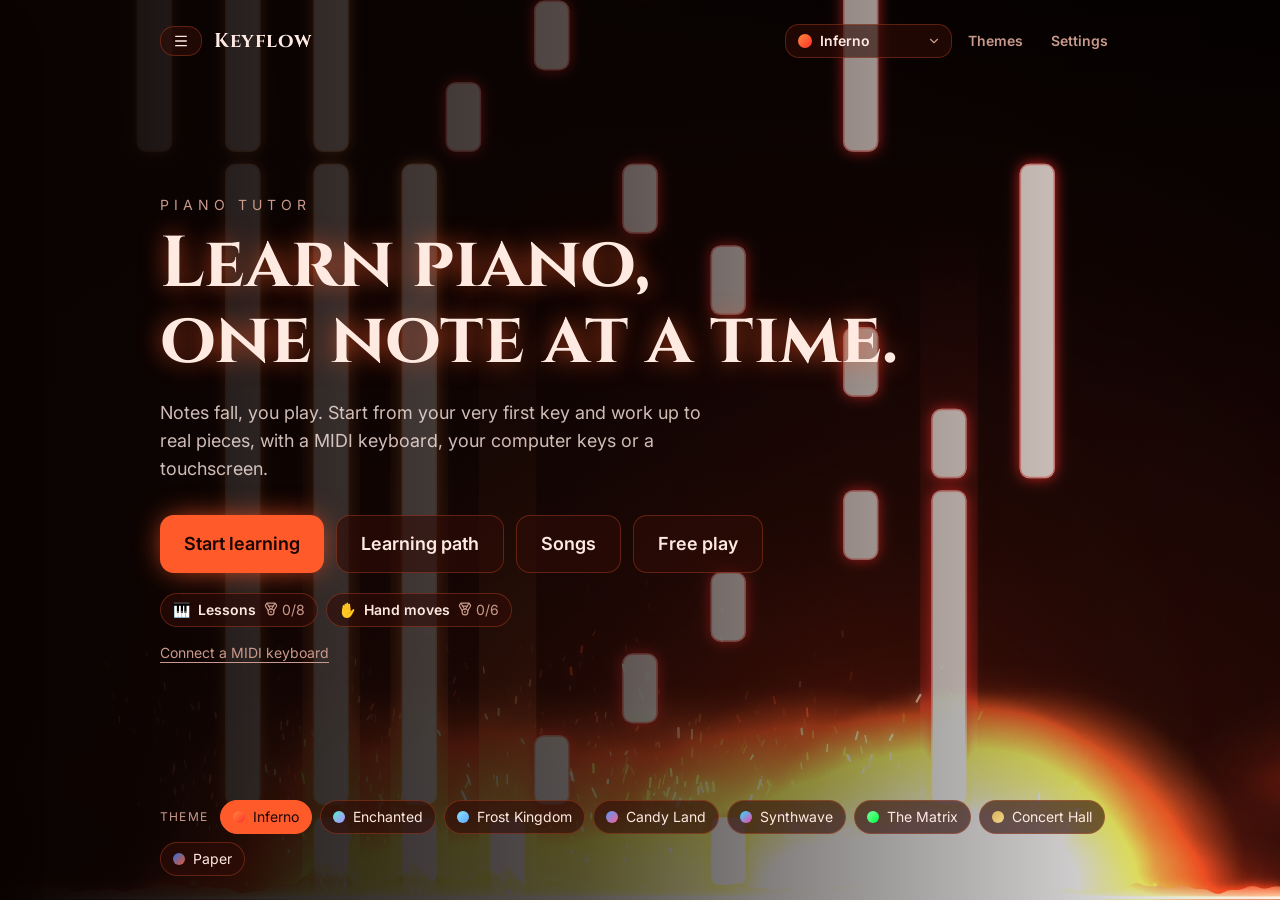
==== index.html @ 6fd0dcf1 "deploy: tomzaku/midi-keyboard@a07c1e4e500a9f380b007f59b95e618860da3337" ====
<!doctype html>
<html lang="en">
  <head>
    <meta charset="UTF-8" />
    <meta name="viewport" content="width=device-width, initial-scale=1.0, viewport-fit=cover" />
    <title>Keyflow — Piano Tutor</title>
    <link
      rel="icon"
      href="data:image/svg+xml,%3Csvg xmlns='http://www.w3.org/2000/svg' viewBox='0 0 32 32'%3E%3Crect width='32' height='32' rx='7' fill='%23ff5a2a'/%3E%3Cpath d='M8 6h4v20H8zM14 6h4v20h-4zM20 6h4v20h-4z' fill='%23fff3ea'/%3E%3C/svg%3E"
    />
    <link rel="preconnect" href="https://fonts.googleapis.com" />
    <link rel="preconnect" href="https://fonts.gstatic.com" crossorigin />
    <link
      rel="stylesheet"
      href="https://fonts.googleapis.com/css2?family=Cinzel:wght@500;700&family=Cinzel+Decorative:wght@700&family=Fredoka:wght@500;700&family=Nunito:wght@500;700;800&family=Orbitron:wght@600;800&family=Playfair+Display:ital,wght@0,600;1,600&family=Fraunces:wght@600&family=Inter:wght@400;500;600;700&family=Share+Tech+Mono&display=swap"
    />
    <script type="module" crossorigin src="/assets/index-CaLrJ6JT.js"></script>
    <link rel="stylesheet" crossorigin href="/assets/index-DIDJN8nI.css">
  </head>
  <body>
    <div id="root"></div>
  </body>
</html>
---- assets/index-DIDJN8nI.css ----
/*! tailwindcss v4.3.3 | MIT License | https://tailwindcss.com */
@layer properties{@supports (((-webkit-hyphens:none)) and (not (margin-trim:inline))) or ((-moz-orient:inline) and (not (color:rgb(from red r g b)))){*,:before,:after,::backdrop{--tw-translate-x:0;--tw-translate-y:0;--tw-translate-z:0;--tw-scale-x:1;--tw-scale-y:1;--tw-scale-z:1;--tw-rotate-x:initial;--tw-rotate-y:initial;--tw-rotate-z:initial;--tw-skew-x:initial;--tw-skew-y:initial;--tw-divide-y-reverse:0;--tw-border-style:solid;--tw-gradient-position:initial;--tw-gradient-from:#0000;--tw-gradient-via:#0000;--tw-gradient-to:#0000;--tw-gradient-stops:initial;--tw-gradient-via-stops:initial;--tw-gradient-from-position:0%;--tw-gradient-via-position:50%;--tw-gradient-to-position:100%;--tw-leading:initial;--tw-font-weight:initial;--tw-tracking:initial;--tw-ordinal:initial;--tw-slashed-zero:initial;--tw-numeric-figure:initial;--tw-numeric-spacing:initial;--tw-numeric-fraction:initial;--tw-shadow:0 0 #0000;--tw-shadow-color:initial;--tw-shadow-alpha:100%;--tw-inset-shadow:0 0 #0000;--tw-inset-shadow-color:initial;--tw-inset-shadow-alpha:100%;--tw-ring-color:initial;--tw-ring-shadow:0 0 #0000;--tw-inset-ring-color:initial;--tw-inset-ring-shadow:0 0 #0000;--tw-ring-inset:initial;--tw-ring-offset-width:0px;--tw-ring-offset-color:#fff;--tw-ring-offset-shadow:0 0 #0000;--tw-outline-style:solid;--tw-blur:initial;--tw-brightness:initial;--tw-contrast:initial;--tw-grayscale:initial;--tw-hue-rotate:initial;--tw-invert:initial;--tw-opacity:initial;--tw-saturate:initial;--tw-sepia:initial;--tw-drop-shadow:initial;--tw-drop-shadow-color:initial;--tw-drop-shadow-alpha:100%;--tw-drop-shadow-size:initial;--tw-backdrop-blur:initial;--tw-backdrop-brightness:initial;--tw-backdrop-contrast:initial;--tw-backdrop-grayscale:initial;--tw-backdrop-hue-rotate:initial;--tw-backdrop-invert:initial;--tw-backdrop-opacity:initial;--tw-backdrop-saturate:initial;--tw-backdrop-sepia:initial;--tw-duration:initial;--tw-ease:initial}}}@layer theme{:root,:host{--font-sans:-apple-system, BlinkMacSystemFont, "Segoe UI", Roboto, "Helvetica Neue", "Noto Sans", Arial, sans-serif, "Apple Color Emoji", "Segoe UI Emoji", "Segoe UI Symbol", "Noto Color Emoji";--font-mono:ui-monospace, SFMono-Regular, Menlo, Monaco, Consolas, "Liberation Mono", "Courier New", monospace;--color-black:#000;--color-white:#fff;--spacing:.25rem;--container-sm:24rem;--container-md:28rem;--container-xl:36rem;--container-2xl:42rem;--container-5xl:64rem;--container-6xl:72rem;--text-xs:.75rem;--text-xs--line-height:calc(1 / .75);--text-sm:.875rem;--text-sm--line-height:calc(1.25 / .875);--text-base:1rem;--text-base--line-height:calc(1.5 / 1);--text-lg:1.125rem;--text-lg--line-height:calc(1.75 / 1.125);--text-xl:1.25rem;--text-xl--line-height:calc(1.75 / 1.25);--text-2xl:1.5rem;--text-2xl--line-height:calc(2 / 1.5);--text-3xl:1.875rem;--text-3xl--line-height:calc(2.25 / 1.875);--text-4xl:2.25rem;--text-4xl--line-height:calc(2.5 / 2.25);--text-5xl:3rem;--text-5xl--line-height:1;--text-7xl:4.5rem;--text-7xl--line-height:1;--font-weight-semibold:600;--font-weight-bold:700;--font-weight-extrabold:800;--tracking-wide:.025em;--tracking-wider:.05em;--tracking-widest:.1em;--leading-tight:1.25;--leading-snug:1.375;--leading-relaxed:1.625;--radius-sm:.25rem;--ease-out:cubic-bezier(0, 0, .2, 1);--ease-in-out:cubic-bezier(.4, 0, .2, 1);--blur-sm:8px;--default-transition-duration:.15s;--default-transition-timing-function:cubic-bezier(.4, 0, .2, 1);--default-font-family:var(--font-sans);--default-mono-font-family:var(--font-mono)}}@layer base{*,:after,:before,::backdrop{box-sizing:border-box;border:0 solid;margin:0;padding:0}::file-selector-button{box-sizing:border-box;border:0 solid;margin:0;padding:0}html,:host{-webkit-text-size-adjust:100%;tab-size:4;line-height:1.5;font-family:var(--default-font-family,-apple-system, BlinkMacSystemFont, "Segoe UI", Roboto, "Helvetica Neue", "Noto Sans", Arial, sans-serif, "Apple Color Emoji", "Segoe UI Emoji", "Segoe UI Symbol", "Noto Color Emoji");font-feature-settings:var(--default-font-feature-settings,normal);font-variation-settings:var(--default-font-variation-settings,normal);-webkit-tap-highlight-color:transparent}hr{height:0;color:inherit;border-top-width:1px}abbr:where([title]){-webkit-text-decoration:underline dotted;text-decoration:underline dotted}h1,h2,h3,h4,h5,h6{font-size:inherit;font-weight:inherit}a{color:inherit;-webkit-text-decoration:inherit;-webkit-text-decoration:inherit;-webkit-text-decoration:inherit;-webkit-text-decoration:inherit;text-decoration:inherit}b,strong{font-weight:bolder}code,kbd,samp,pre{font-family:var(--default-mono-font-family,ui-monospace, SFMono-Regular, Menlo, Monaco, Consolas, "Liberation Mono", "Courier New", monospace);font-feature-settings:var(--default-mono-font-feature-settings,normal);font-variation-settings:var(--default-mono-font-variation-settings,normal);font-size:1em}small{font-size:80%}sub,sup{vertical-align:baseline;font-size:75%;line-height:0;position:relative}sub{bottom:-.25em}sup{top:-.5em}table{text-indent:0;border-color:inherit;border-collapse:collapse}:-moz-focusring:where(:not(iframe)){outline:auto}progress{vertical-align:baseline}summary{display:list-item}ol,ul,menu{list-style:none}img,svg,video,canvas,audio,iframe,embed,object{vertical-align:middle;display:block}img,video{max-width:100%;height:auto}button,input,select,optgroup,textarea{font:inherit;font-feature-settings:inherit;font-variation-settings:inherit;letter-spacing:inherit;color:inherit;opacity:1;background-color:#0000;border-radius:0}::file-selector-button{font:inherit;font-feature-settings:inherit;font-variation-settings:inherit;letter-spacing:inherit;color:inherit;opacity:1;background-color:#0000;border-radius:0}:where(select:is([multiple],[size])) optgroup{font-weight:bolder}:where(select:is([multiple],[size])) optgroup option{padding-inline-start:20px}::file-selector-button{margin-inline-end:4px}::placeholder{opacity:1}@supports (not ((-webkit-appearance:-apple-pay-button))) or (contain-intrinsic-size:1px){::placeholder{color:currentColor}@supports (color:color-mix(in lab, red, red)){::placeholder{color:color-mix(in oklab, currentcolor 50%, transparent)}}}textarea{resize:vertical}::-webkit-search-decoration{-webkit-appearance:none}::-webkit-date-and-time-value{min-height:1lh;text-align:inherit}::-webkit-datetime-edit{display:inline-flex}::-webkit-datetime-edit-fields-wrapper{padding:0}::-webkit-datetime-edit{padding-block:0}::-webkit-datetime-edit-year-field{padding-block:0}::-webkit-datetime-edit-month-field{padding-block:0}::-webkit-datetime-edit-day-field{padding-block:0}::-webkit-datetime-edit-hour-field{padding-block:0}::-webkit-datetime-edit-minute-field{padding-block:0}::-webkit-datetime-edit-second-field{padding-block:0}::-webkit-datetime-edit-millisecond-field{padding-block:0}::-webkit-datetime-edit-meridiem-field{padding-block:0}::-webkit-calendar-picker-indicator{line-height:1}:-moz-ui-invalid{box-shadow:none}button,input:where([type=button],[type=reset],[type=submit]){appearance:button}::file-selector-button{appearance:button}::-webkit-inner-spin-button{height:auto}::-webkit-outer-spin-button{height:auto}[hidden]:where(:not([hidden=until-found])){display:none!important}}@layer components;@layer utilities{.pointer-events-none{pointer-events:none}.visible{visibility:visible}.sr-only{clip-path:inset(50%);white-space:nowrap;border-width:0;width:1px;height:1px;margin:-1px;padding:0;position:absolute;overflow:hidden}.absolute{position:absolute}.fixed{position:fixed}.relative{position:relative}.inset-0{inset:0}.inset-x-0{inset-inline:0}.inset-x-\[12\%\]{inset-inline:12%}.inset-y-0{inset-block:0}.top-0{top:0}.top-0\.5{top:calc(var(--spacing) * .5)}.top-1\/2{top:50%}.top-3{top:calc(var(--spacing) * 3)}.top-4{top:calc(var(--spacing) * 4)}.top-14{top:calc(var(--spacing) * 14)}.top-20{top:calc(var(--spacing) * 20)}.top-\[6\%\]{top:6%}.top-\[30\%\]{top:30%}.right-0{right:0}.right-2{right:calc(var(--spacing) * 2)}.right-2\.5{right:calc(var(--spacing) * 2.5)}.right-3{right:calc(var(--spacing) * 3)}.-bottom-1{bottom:calc(var(--spacing) * -1)}.bottom-2{bottom:calc(var(--spacing) * 2)}.bottom-3{bottom:calc(var(--spacing) * 3)}.bottom-\[10\%\]{bottom:10%}.left-0{left:0}.left-0\.5{left:calc(var(--spacing) * .5)}.left-1\/2{left:50%}.left-3{left:calc(var(--spacing) * 3)}.z-10{z-index:10}.z-20{z-index:20}.z-30{z-index:30}.z-40{z-index:40}.z-50{z-index:50}.z-\[3\]{z-index:3}.z-\[4\]{z-index:4}.z-\[5\]{z-index:5}.z-\[15\]{z-index:15}.m-auto{margin:auto}.mx-auto{margin-inline:auto}.mt-0\.5{margin-top:calc(var(--spacing) * .5)}.mt-1{margin-top:var(--spacing)}.mt-2{margin-top:calc(var(--spacing) * 2)}.mt-3{margin-top:calc(var(--spacing) * 3)}.mt-4{margin-top:calc(var(--spacing) * 4)}.mt-5{margin-top:calc(var(--spacing) * 5)}.mt-6{margin-top:calc(var(--spacing) * 6)}.mt-8{margin-top:calc(var(--spacing) * 8)}.mt-auto{margin-top:auto}.mr-1{margin-right:var(--spacing)}.mr-auto{margin-right:auto}.mb-1{margin-bottom:var(--spacing)}.mb-1\.5{margin-bottom:calc(var(--spacing) * 1.5)}.mb-2{margin-bottom:calc(var(--spacing) * 2)}.mb-3{margin-bottom:calc(var(--spacing) * 3)}.mb-4{margin-bottom:calc(var(--spacing) * 4)}.ml-0\.5{margin-left:calc(var(--spacing) * .5)}.ml-auto{margin-left:auto}.block{display:block}.contents{display:contents}.flex{display:flex}.grid{display:grid}.hidden{display:none}.inline{display:inline}.inline-block{display:inline-block}.inline-flex{display:inline-flex}.aspect-\[16\/10\]{aspect-ratio:16/10}.aspect-square{aspect-ratio:1}.size-2{width:calc(var(--spacing) * 2);height:calc(var(--spacing) * 2)}.size-2\.5{width:calc(var(--spacing) * 2.5);height:calc(var(--spacing) * 2.5)}.h-1{height:var(--spacing)}.h-1\.5{height:calc(var(--spacing) * 1.5)}.h-1\/2{height:50%}.h-2{height:calc(var(--spacing) * 2)}.h-2\.5{height:calc(var(--spacing) * 2.5)}.h-3{height:calc(var(--spacing) * 3)}.h-3\.5{height:calc(var(--spacing) * 3.5)}.h-4{height:calc(var(--spacing) * 4)}.h-5{height:calc(var(--spacing) * 5)}.h-5\.5{height:calc(var(--spacing) * 5.5)}.h-7{height:calc(var(--spacing) * 7)}.h-8{height:calc(var(--spacing) * 8)}.h-9{height:calc(var(--spacing) * 9)}.h-10{height:calc(var(--spacing) * 10)}.h-12{height:calc(var(--spacing) * 12)}.h-16{height:calc(var(--spacing) * 16)}.h-28{height:calc(var(--spacing) * 28)}.h-\[60\%\]{height:60%}.h-\[90px\]{height:90px}.h-\[clamp\(110px\,24vh\,230px\)\]{height:clamp(110px,24vh,230px)}.h-full{height:100%}.max-h-56{max-height:calc(var(--spacing) * 56)}.max-h-\[52rem\]{max-height:52rem}.max-h-\[90vh\]{max-height:90vh}.min-h-0{min-height:0}.min-h-5{min-height:calc(var(--spacing) * 5)}.min-h-full{min-height:100%}.w-0\.5{width:calc(var(--spacing) * .5)}.w-2{width:calc(var(--spacing) * 2)}.w-3{width:calc(var(--spacing) * 3)}.w-3\.5{width:calc(var(--spacing) * 3.5)}.w-4{width:calc(var(--spacing) * 4)}.w-5{width:calc(var(--spacing) * 5)}.w-5\.5{width:calc(var(--spacing) * 5.5)}.w-8{width:calc(var(--spacing) * 8)}.w-9{width:calc(var(--spacing) * 9)}.w-10{width:calc(var(--spacing) * 10)}.w-12{width:calc(var(--spacing) * 12)}.w-20{width:calc(var(--spacing) * 20)}.w-36{width:calc(var(--spacing) * 36)}.w-48{width:calc(var(--spacing) * 48)}.w-64{width:calc(var(--spacing) * 64)}.w-\[70\%\]{width:70%}.w-\[96px\]{width:96px}.w-\[min\(40rem\,calc\(100vw-2rem\)\)\]{width:min(40rem,100vw - 2rem)}.w-full{width:100%}.max-w-2xl{max-width:var(--container-2xl)}.max-w-5{max-width:calc(var(--spacing) * 5)}.max-w-5xl{max-width:var(--container-5xl)}.max-w-6xl{max-width:var(--container-6xl)}.max-w-\[80vw\]{max-width:80vw}.max-w-md{max-width:var(--container-md)}.max-w-sm{max-width:var(--container-sm)}.max-w-xl{max-width:var(--container-xl)}.min-w-0{min-width:0}.min-w-48{min-width:calc(var(--spacing) * 48)}.flex-1{flex:1}.shrink{flex-shrink:1}.shrink-0{flex-shrink:0}.grow{flex-grow:1}.basis-48{flex-basis:calc(var(--spacing) * 48)}.-translate-x-1\/2{--tw-translate-x:calc(calc(1 / 2 * 100%) * -1);translate:var(--tw-translate-x) var(--tw-translate-y)}.-translate-x-full{--tw-translate-x:-100%;translate:var(--tw-translate-x) var(--tw-translate-y)}.translate-x-0{--tw-translate-x:0px;translate:var(--tw-translate-x) var(--tw-translate-y)}.translate-x-1\/2{--tw-translate-x:calc(1 / 2 * 100%);translate:var(--tw-translate-x) var(--tw-translate-y)}.translate-x-5{--tw-translate-x:calc(var(--spacing) * 5);translate:var(--tw-translate-x) var(--tw-translate-y)}.-translate-y-1\/2{--tw-translate-y:calc(calc(1 / 2 * 100%) * -1);translate:var(--tw-translate-x) var(--tw-translate-y)}.scale-0{--tw-scale-x:0%;--tw-scale-y:0%;--tw-scale-z:0%;scale:var(--tw-scale-x) var(--tw-scale-y)}.scale-100{--tw-scale-x:100%;--tw-scale-y:100%;--tw-scale-z:100%;scale:var(--tw-scale-x) var(--tw-scale-y)}.transform{transform:var(--tw-rotate-x,) var(--tw-rotate-y,) var(--tw-rotate-z,) var(--tw-skew-x,) var(--tw-skew-y,)}.cursor-pointer{cursor:pointer}.touch-none{touch-action:none}.resize{resize:both}.list-none{list-style-type:none}.appearance-none{appearance:none}.grid-cols-2{grid-template-columns:repeat(2,minmax(0,1fr))}.grid-cols-4{grid-template-columns:repeat(4,minmax(0,1fr))}.flex-col{flex-direction:column}.flex-wrap{flex-wrap:wrap}.place-items-center{place-items:center}.items-baseline{align-items:baseline}.items-center{align-items:center}.items-start{align-items:flex-start}.justify-between{justify-content:space-between}.justify-center{justify-content:center}.justify-end{justify-content:flex-end}.gap-0\.5{gap:calc(var(--spacing) * .5)}.gap-1{gap:var(--spacing)}.gap-1\.5{gap:calc(var(--spacing) * 1.5)}.gap-2{gap:calc(var(--spacing) * 2)}.gap-3{gap:calc(var(--spacing) * 3)}.gap-4{gap:calc(var(--spacing) * 4)}.gap-5{gap:calc(var(--spacing) * 5)}.gap-10{gap:calc(var(--spacing) * 10)}.gap-x-3{column-gap:calc(var(--spacing) * 3)}.gap-x-4{column-gap:calc(var(--spacing) * 4)}.gap-y-1{row-gap:var(--spacing)}:where(.divide-y>:not(:last-child)){--tw-divide-y-reverse:0;border-bottom-style:var(--tw-border-style);border-top-style:var(--tw-border-style);border-top-width:calc(1px * var(--tw-divide-y-reverse));border-bottom-width:calc(1px * calc(1 - var(--tw-divide-y-reverse)))}:where(.divide-line>:not(:last-child)){border-color:var(--t-border)}.self-end{align-self:flex-end}.truncate{text-overflow:ellipsis;white-space:nowrap;overflow:hidden}.overflow-hidden{overflow:hidden}.overflow-visible{overflow:visible}.overflow-x-auto{overflow-x:auto}.overflow-y-auto{overflow-y:auto}.rounded{border-radius:.25rem}.rounded-\[calc\(var\(--t-radius\)-2px\)\]{border-radius:calc(var(--t-radius) - 2px)}.rounded-full{border-radius:2147483647px}.rounded-theme{border-radius:var(--t-radius)}.rounded-b-sm{border-bottom-right-radius:var(--radius-sm);border-bottom-left-radius:var(--radius-sm)}.border{border-style:var(--tw-border-style);border-width:1px}.border-2{border-style:var(--tw-border-style);border-width:2px}.border-x-0{border-inline-style:var(--tw-border-style);border-inline-width:0}.border-t{border-top-style:var(--tw-border-style);border-top-width:1px}.border-t-0{border-top-style:var(--tw-border-style);border-top-width:0}.border-b{border-bottom-style:var(--tw-border-style);border-bottom-width:1px}.border-dashed{--tw-border-style:dashed;border-style:dashed}.border-\[var\(--t-accent\)\],.border-accent{border-color:var(--t-accent)}.border-accent-2{border-color:var(--t-accent-2)}.border-black\/30{border-color:#0000004d}@supports (color:color-mix(in lab, red, red)){.border-black\/30{border-color:color-mix(in oklab, var(--color-black) 30%, transparent)}}.border-line{border-color:var(--t-border)}.border-white\/80{border-color:#fffc}@supports (color:color-mix(in lab, red, red)){.border-white\/80{border-color:color-mix(in oklab, var(--color-white) 80%, transparent)}}.\!bg-accent{background-color:var(--t-accent)!important}.bg-\[\#1b1b1f\]{background-color:#1b1b1f}.bg-\[\#e5484d\]{background-color:#e5484d}.bg-\[\#ffb224\]{background-color:#ffb224}.bg-accent{background-color:var(--t-accent)}.bg-accent-2{background-color:var(--t-accent-2)}.bg-accent\/10{background-color:var(--t-accent)}@supports (color:color-mix(in lab, red, red)){.bg-accent\/10{background-color:color-mix(in oklab, var(--t-accent) 10%, transparent)}}.bg-bg{background-color:var(--t-bg)}.bg-black\/20{background-color:#0003}@supports (color:color-mix(in lab, red, red)){.bg-black\/20{background-color:color-mix(in oklab, var(--color-black) 20%, transparent)}}.bg-black\/30{background-color:#0000004d}@supports (color:color-mix(in lab, red, red)){.bg-black\/30{background-color:color-mix(in oklab, var(--color-black) 30%, transparent)}}.bg-black\/40{background-color:#0006}@supports (color:color-mix(in lab, red, red)){.bg-black\/40{background-color:color-mix(in oklab, var(--color-black) 40%, transparent)}}.bg-black\/45{background-color:#00000073}@supports (color:color-mix(in lab, red, red)){.bg-black\/45{background-color:color-mix(in oklab, var(--color-black) 45%, transparent)}}.bg-line{background-color:var(--t-border)}.bg-surface-2{background-color:var(--t-surface-2)}.bg-transparent{background-color:#0000}.bg-white{background-color:var(--color-white)}.bg-white\/15{background-color:#ffffff26}@supports (color:color-mix(in lab, red, red)){.bg-white\/15{background-color:color-mix(in oklab, var(--color-white) 15%, transparent)}}.bg-white\/85{background-color:#ffffffd9}@supports (color:color-mix(in lab, red, red)){.bg-white\/85{background-color:color-mix(in oklab, var(--color-white) 85%, transparent)}}.bg-gradient-to-r{--tw-gradient-position:to right in oklab;background-image:linear-gradient(var(--tw-gradient-stops))}.from-accent{--tw-gradient-from:var(--t-accent);--tw-gradient-stops:var(--tw-gradient-via-stops,var(--tw-gradient-position), var(--tw-gradient-from) var(--tw-gradient-from-position), var(--tw-gradient-to) var(--tw-gradient-to-position))}.to-accent-2{--tw-gradient-to:var(--t-accent-2);--tw-gradient-stops:var(--tw-gradient-via-stops,var(--tw-gradient-position), var(--tw-gradient-from) var(--tw-gradient-from-position), var(--tw-gradient-to) var(--tw-gradient-to-position))}.p-0{padding:0}.p-0\.5{padding:calc(var(--spacing) * .5)}.p-2{padding:calc(var(--spacing) * 2)}.p-3{padding:calc(var(--spacing) * 3)}.p-4{padding:calc(var(--spacing) * 4)}.p-5{padding:calc(var(--spacing) * 5)}.p-6{padding:calc(var(--spacing) * 6)}.p-8{padding:calc(var(--spacing) * 8)}.px-1{padding-inline:var(--spacing)}.px-2{padding-inline:calc(var(--spacing) * 2)}.px-2\.5{padding-inline:calc(var(--spacing) * 2.5)}.px-3{padding-inline:calc(var(--spacing) * 3)}.px-4{padding-inline:calc(var(--spacing) * 4)}.px-6{padding-inline:calc(var(--spacing) * 6)}.py-0\.5{padding-block:calc(var(--spacing) * .5)}.py-1{padding-block:var(--spacing)}.py-1\.5{padding-block:calc(var(--spacing) * 1.5)}.py-2{padding-block:calc(var(--spacing) * 2)}.py-2\.5{padding-block:calc(var(--spacing) * 2.5)}.py-3{padding-block:calc(var(--spacing) * 3)}.py-3\.5{padding-block:calc(var(--spacing) * 3.5)}.py-4{padding-block:calc(var(--spacing) * 4)}.py-6{padding-block:calc(var(--spacing) * 6)}.py-12{padding-block:calc(var(--spacing) * 12)}.pt-1{padding-top:var(--spacing)}.pt-2{padding-top:calc(var(--spacing) * 2)}.pt-4{padding-top:calc(var(--spacing) * 4)}.pr-7{padding-right:calc(var(--spacing) * 7)}.pb-1{padding-bottom:var(--spacing)}.pb-1\.5{padding-bottom:calc(var(--spacing) * 1.5)}.pb-4{padding-bottom:calc(var(--spacing) * 4)}.pb-8{padding-bottom:calc(var(--spacing) * 8)}.pb-16{padding-bottom:calc(var(--spacing) * 16)}.pl-2{padding-left:calc(var(--spacing) * 2)}.pl-3{padding-left:calc(var(--spacing) * 3)}.text-center{text-align:center}.text-left{text-align:left}.text-right{text-align:right}.align-\[-0\.125em\]{vertical-align:-.125em}.font-display{font-family:var(--t-font-display)}.font-mono{font-family:var(--font-mono)}.text-2xl{font-size:var(--text-2xl);line-height:var(--tw-leading,var(--text-2xl--line-height))}.text-3xl{font-size:var(--text-3xl);line-height:var(--tw-leading,var(--text-3xl--line-height))}.text-4xl{font-size:var(--text-4xl);line-height:var(--tw-leading,var(--text-4xl--line-height))}.text-5xl{font-size:var(--text-5xl);line-height:var(--tw-leading,var(--text-5xl--line-height))}.text-7xl{font-size:var(--text-7xl);line-height:var(--tw-leading,var(--text-7xl--line-height))}.text-base{font-size:var(--text-base);line-height:var(--tw-leading,var(--text-base--line-height))}.text-lg{font-size:var(--text-lg);line-height:var(--tw-leading,var(--text-lg--line-height))}.text-sm{font-size:var(--text-sm);line-height:var(--tw-leading,var(--text-sm--line-height))}.text-xl{font-size:var(--text-xl);line-height:var(--tw-leading,var(--text-xl--line-height))}.text-xs{font-size:var(--text-xs);line-height:var(--tw-leading,var(--text-xs--line-height))}.text-\[9px\]{font-size:9px}.text-\[10px\]{font-size:10px}.text-\[11px\]{font-size:11px}.leading-\[1\.05\]{--tw-leading:1.05;line-height:1.05}.leading-none{--tw-leading:1;line-height:1}.leading-relaxed{--tw-leading:var(--leading-relaxed);line-height:var(--leading-relaxed)}.leading-snug{--tw-leading:var(--leading-snug);line-height:var(--leading-snug)}.leading-tight{--tw-leading:var(--leading-tight);line-height:var(--leading-tight)}.font-bold{--tw-font-weight:var(--font-weight-bold);font-weight:var(--font-weight-bold)}.font-extrabold{--tw-font-weight:var(--font-weight-extrabold);font-weight:var(--font-weight-extrabold)}.font-semibold{--tw-font-weight:var(--font-weight-semibold);font-weight:var(--font-weight-semibold)}.tracking-\[0\.3em\]{--tw-tracking:.3em;letter-spacing:.3em}.tracking-\[0\.25em\]{--tw-tracking:.25em;letter-spacing:.25em}.tracking-\[0\.35em\]{--tw-tracking:.35em;letter-spacing:.35em}.tracking-wide{--tw-tracking:var(--tracking-wide);letter-spacing:var(--tracking-wide)}.tracking-wider{--tw-tracking:var(--tracking-wider);letter-spacing:var(--tracking-wider)}.tracking-widest{--tw-tracking:var(--tracking-widest);letter-spacing:var(--tracking-widest)}.whitespace-nowrap{white-space:nowrap}.\!text-on-accent{color:var(--t-on-accent)!important}.text-\[\#1b1b1f\]{color:#1b1b1f}.text-\[\#e5484d\]{color:#e5484d}.text-accent{color:var(--t-accent)}.text-accent-2{color:var(--t-accent-2)}.text-ink,.text-ink\/80{color:var(--t-text)}@supports (color:color-mix(in lab, red, red)){.text-ink\/80{color:color-mix(in oklab, var(--t-text) 80%, transparent)}}.text-ink\/85{color:var(--t-text)}@supports (color:color-mix(in lab, red, red)){.text-ink\/85{color:color-mix(in oklab, var(--t-text) 85%, transparent)}}.text-ink\/90{color:var(--t-text)}@supports (color:color-mix(in lab, red, red)){.text-ink\/90{color:color-mix(in oklab, var(--t-text) 90%, transparent)}}.text-muted{color:var(--t-muted)}.text-on-accent{color:var(--t-on-accent)}.text-white{color:var(--color-white)}.text-white\/60{color:#fff9}@supports (color:color-mix(in lab, red, red)){.text-white\/60{color:color-mix(in oklab, var(--color-white) 60%, transparent)}}.lowercase{text-transform:lowercase}.uppercase{text-transform:uppercase}.tabular-nums{--tw-numeric-spacing:tabular-nums;font-variant-numeric:var(--tw-ordinal,) var(--tw-slashed-zero,) var(--tw-numeric-figure,) var(--tw-numeric-spacing,) var(--tw-numeric-fraction,)}.underline{text-decoration-line:underline}.underline-offset-4{text-underline-offset:4px}.accent-\[var\(--t-accent\)\]{accent-color:var(--t-accent)}.opacity-0{opacity:0}.opacity-50{opacity:.5}.opacity-60{opacity:.6}.opacity-70{opacity:.7}.opacity-80{opacity:.8}.opacity-100{opacity:1}.shadow{--tw-shadow:0 1px 3px 0 var(--tw-shadow-color,#0000001a), 0 1px 2px -1px var(--tw-shadow-color,#0000001a);box-shadow:var(--tw-inset-shadow), var(--tw-inset-ring-shadow), var(--tw-ring-offset-shadow), var(--tw-ring-shadow), var(--tw-shadow)}.shadow-2xl{--tw-shadow:0 25px 50px -12px var(--tw-shadow-color,#00000040);box-shadow:var(--tw-inset-shadow), var(--tw-inset-ring-shadow), var(--tw-ring-offset-shadow), var(--tw-ring-shadow), var(--tw-shadow)}.shadow-\[0_0_12px_var\(--t-accent\)\]{--tw-shadow:0 0 12px var(--tw-shadow-color,var(--t-accent));box-shadow:var(--tw-inset-shadow), var(--tw-inset-ring-shadow), var(--tw-ring-offset-shadow), var(--tw-ring-shadow), var(--tw-shadow)}.shadow-\[0_0_30px_-6px_var\(--t-accent\)\]{--tw-shadow:0 0 30px -6px var(--tw-shadow-color,var(--t-accent));box-shadow:var(--tw-inset-shadow), var(--tw-inset-ring-shadow), var(--tw-ring-offset-shadow), var(--tw-ring-shadow), var(--tw-shadow)}.shadow-lg{--tw-shadow:0 10px 15px -3px var(--tw-shadow-color,#0000001a), 0 4px 6px -4px var(--tw-shadow-color,#0000001a);box-shadow:var(--tw-inset-shadow), var(--tw-inset-ring-shadow), var(--tw-ring-offset-shadow), var(--tw-ring-shadow), var(--tw-shadow)}.shadow-md{--tw-shadow:0 4px 6px -1px var(--tw-shadow-color,#0000001a), 0 2px 4px -2px var(--tw-shadow-color,#0000001a);box-shadow:var(--tw-inset-shadow), var(--tw-inset-ring-shadow), var(--tw-ring-offset-shadow), var(--tw-ring-shadow), var(--tw-shadow)}.ring{--tw-ring-shadow:var(--tw-ring-inset,) 0 0 0 calc(1px + var(--tw-ring-offset-width)) var(--tw-ring-color,currentcolor);box-shadow:var(--tw-inset-shadow), var(--tw-inset-ring-shadow), var(--tw-ring-offset-shadow), var(--tw-ring-shadow), var(--tw-shadow)}.ring-2{--tw-ring-shadow:var(--tw-ring-inset,) 0 0 0 calc(2px + var(--tw-ring-offset-width)) var(--tw-ring-color,currentcolor);box-shadow:var(--tw-inset-shadow), var(--tw-inset-ring-shadow), var(--tw-ring-offset-shadow), var(--tw-ring-shadow), var(--tw-shadow)}.ring-\[var\(--t-accent\)\],.ring-accent{--tw-ring-color:var(--t-accent)}.ring-ink\/60{--tw-ring-color:var(--t-text)}@supports (color:color-mix(in lab, red, red)){.ring-ink\/60{--tw-ring-color:color-mix(in oklab, var(--t-text) 60%, transparent)}}.outline{outline-style:var(--tw-outline-style);outline-width:1px}.blur{--tw-blur:blur(8px);filter:var(--tw-blur,) var(--tw-brightness,) var(--tw-contrast,) var(--tw-grayscale,) var(--tw-hue-rotate,) var(--tw-invert,) var(--tw-saturate,) var(--tw-sepia,) var(--tw-drop-shadow,)}.filter{filter:var(--tw-blur,) var(--tw-brightness,) var(--tw-contrast,) var(--tw-grayscale,) var(--tw-hue-rotate,) var(--tw-invert,) var(--tw-saturate,) var(--tw-sepia,) var(--tw-drop-shadow,)}.backdrop-blur-\[2px\]{--tw-backdrop-blur:blur(2px);-webkit-backdrop-filter:var(--tw-backdrop-blur,) var(--tw-backdrop-brightness,) var(--tw-backdrop-contrast,) var(--tw-backdrop-grayscale,) var(--tw-backdrop-hue-rotate,) var(--tw-backdrop-invert,) var(--tw-backdrop-opacity,) var(--tw-backdrop-saturate,) var(--tw-backdrop-sepia,);backdrop-filter:var(--tw-backdrop-blur,) var(--tw-backdrop-brightness,) var(--tw-backdrop-contrast,) var(--tw-backdrop-grayscale,) var(--tw-backdrop-hue-rotate,) var(--tw-backdrop-invert,) var(--tw-backdrop-opacity,) var(--tw-backdrop-saturate,) var(--tw-backdrop-sepia,)}.backdrop-blur-sm{--tw-backdrop-blur:blur(var(--blur-sm));-webkit-backdrop-filter:var(--tw-backdrop-blur,) var(--tw-backdrop-brightness,) var(--tw-backdrop-contrast,) var(--tw-backdrop-grayscale,) var(--tw-backdrop-hue-rotate,) var(--tw-backdrop-invert,) var(--tw-backdrop-opacity,) var(--tw-backdrop-saturate,) var(--tw-backdrop-sepia,);backdrop-filter:var(--tw-backdrop-blur,) var(--tw-backdrop-brightness,) var(--tw-backdrop-contrast,) var(--tw-backdrop-grayscale,) var(--tw-backdrop-hue-rotate,) var(--tw-backdrop-invert,) var(--tw-backdrop-opacity,) var(--tw-backdrop-saturate,) var(--tw-backdrop-sepia,)}.transition{transition-property:color,background-color,border-color,outline-color,text-decoration-color,fill,stroke,--tw-gradient-from,--tw-gradient-via,--tw-gradient-to,opacity,box-shadow,transform,translate,scale,rotate,filter,-webkit-backdrop-filter,backdrop-filter,display,content-visibility,overlay,pointer-events;transition-timing-function:var(--tw-ease,var(--default-transition-timing-function));transition-duration:var(--tw-duration,var(--default-transition-duration))}.transition-\[height\]{transition-property:height;transition-timing-function:var(--tw-ease,var(--default-transition-timing-function));transition-duration:var(--tw-duration,var(--default-transition-duration))}.transition-\[transform\,background\,box-shadow\]{transition-property:transform,background,box-shadow;transition-timing-function:var(--tw-ease,var(--default-transition-timing-function));transition-duration:var(--tw-duration,var(--default-transition-duration))}.transition-\[width\]{transition-property:width;transition-timing-function:var(--tw-ease,var(--default-transition-timing-function));transition-duration:var(--tw-duration,var(--default-transition-duration))}.transition-opacity{transition-property:opacity;transition-timing-function:var(--tw-ease,var(--default-transition-timing-function));transition-duration:var(--tw-duration,var(--default-transition-duration))}.transition-transform{transition-property:transform,translate,scale,rotate;transition-timing-function:var(--tw-ease,var(--default-transition-timing-function));transition-duration:var(--tw-duration,var(--default-transition-duration))}.duration-75{--tw-duration:75ms;transition-duration:75ms}.duration-100{--tw-duration:.1s;transition-duration:.1s}.duration-150{--tw-duration:.15s;transition-duration:.15s}.duration-200{--tw-duration:.2s;transition-duration:.2s}.ease-in-out{--tw-ease:var(--ease-in-out);transition-timing-function:var(--ease-in-out)}.ease-out{--tw-ease:var(--ease-out);transition-timing-function:var(--ease-out)}.outline-none{--tw-outline-style:none;outline-style:none}.select-none{-webkit-user-select:none;user-select:none}@media (hover:hover){.group-hover\:h-2\.5:is(:where(.group):hover *){height:calc(var(--spacing) * 2.5)}.group-hover\:-translate-y-0\.5:is(:where(.group):hover *){--tw-translate-y:calc(var(--spacing) * -.5);translate:var(--tw-translate-x) var(--tw-translate-y)}.group-hover\:scale-100:is(:where(.group):hover *){--tw-scale-x:100%;--tw-scale-y:100%;--tw-scale-z:100%;scale:var(--tw-scale-x) var(--tw-scale-y)}.group-hover\:brightness-125:is(:where(.group):hover *){--tw-brightness:brightness(125%);filter:var(--tw-blur,) var(--tw-brightness,) var(--tw-contrast,) var(--tw-grayscale,) var(--tw-hue-rotate,) var(--tw-invert,) var(--tw-saturate,) var(--tw-sepia,) var(--tw-drop-shadow,)}}.backdrop\:bg-black\/60::backdrop{background-color:#0009}@supports (color:color-mix(in lab, red, red)){.backdrop\:bg-black\/60::backdrop{background-color:color-mix(in oklab, var(--color-black) 60%, transparent)}}.last\:border-b-0:last-child{border-bottom-style:var(--tw-border-style);border-bottom-width:0}@media (hover:hover){.hover\:-translate-y-1:hover{--tw-translate-y:calc(var(--spacing) * -1);translate:var(--tw-translate-x) var(--tw-translate-y)}.hover\:bg-surface-2:hover{background-color:var(--t-surface-2)}.hover\:text-ink:hover{color:var(--t-text)}.hover\:opacity-100:hover{opacity:1}.hover\:brightness-110:hover{--tw-brightness:brightness(110%);filter:var(--tw-blur,) var(--tw-brightness,) var(--tw-contrast,) var(--tw-grayscale,) var(--tw-hue-rotate,) var(--tw-invert,) var(--tw-saturate,) var(--tw-sepia,) var(--tw-drop-shadow,)}.hover\:brightness-125:hover{--tw-brightness:brightness(125%);filter:var(--tw-blur,) var(--tw-brightness,) var(--tw-contrast,) var(--tw-grayscale,) var(--tw-hue-rotate,) var(--tw-invert,) var(--tw-saturate,) var(--tw-sepia,) var(--tw-drop-shadow,)}}.active\:scale-\[0\.97\]:active{scale:.97}.disabled\:opacity-40:disabled{opacity:.4}.disabled\:opacity-60:disabled{opacity:.6}@media (prefers-reduced-motion:reduce){.motion-reduce\:transition-none{transition-property:none}}@media (width>=40rem){.sm\:block{display:block}.sm\:inline{display:inline}.sm\:h-\[140px\]{height:140px}.sm\:w-\[150px\]{width:150px}.sm\:grid-cols-2{grid-template-columns:repeat(2,minmax(0,1fr))}.sm\:grid-cols-3{grid-template-columns:repeat(3,minmax(0,1fr))}.sm\:p-6{padding:calc(var(--spacing) * 6)}.sm\:p-8{padding:calc(var(--spacing) * 8)}.sm\:px-8{padding-inline:calc(var(--spacing) * 8)}.sm\:text-7xl{font-size:var(--text-7xl);line-height:var(--tw-leading,var(--text-7xl--line-height))}.sm\:text-xs{font-size:var(--text-xs);line-height:var(--tw-leading,var(--text-xs--line-height))}}@media (width>=64rem){.lg\:inline{display:inline}.lg\:grid-cols-3{grid-template-columns:repeat(3,minmax(0,1fr))}}.\[\&\>option\]\:bg-bg>option{background-color:var(--t-bg)}}:root{--t-bg:#0a0302;--t-surface:#300c079e;--t-surface-2:#50140a8c;--t-border:#ff603047;--t-text:#ffeae2;--t-muted:#c99a8c;--t-accent:#ff5a2a;--t-accent-2:#ffb347;--t-on-accent:#1a0402;--t-radius:14px;--t-font-display:"Cinzel", serif;--t-font-body:"Inter", sans-serif;--t-key-white:#f3e4de;--t-key-black:#1a0907;--t-key-edge:#3a120c;--t-key-label:#8a4a3c;--t-key-hint:#ffb347}html,body,#root{height:100%}body{background:var(--t-bg);color:var(--t-text);font-family:var(--t-font-body);-webkit-font-smoothing:antialiased;overscroll-behavior:none;margin:0;transition:background-color .4s}button{cursor:pointer}button:disabled{cursor:default}:focus-visible{outline:2px solid var(--t-accent-2);outline-offset:2px}.glass{background:var(--t-surface);border:1px solid var(--t-border);-webkit-backdrop-filter:blur(14px)saturate(1.2)}.text-glow{text-shadow:0 0 24px var(--t-accent)}@supports (color:color-mix(in lab, red, red)){.text-glow{text-shadow:0 0 24px color-mix(in srgb, var(--t-accent) 70%, transparent)}}[data-theme=candy] .text-glow,[data-theme=paper] .text-glow{text-shadow:none}@keyframes hint-pulse{0%,to{opacity:.35}50%{opacity:1}}.finger-active{filter:drop-shadow(0 0 6px var(--fc));animation:.9s ease-in-out infinite finger-pulse}@keyframes finger-pulse{0%,to{opacity:1}50%{opacity:.72}}.hand-zone{transition-property:left,width;transition-duration:.55s;transition-timing-function:cubic-bezier(.45,0,.25,1)}@keyframes zone-ghost{0%{opacity:.9}to{opacity:.4}}@keyframes zone-arrow{0%{clip-path:inset(0 100% 0 0);opacity:1}45%{clip-path:inset(0);opacity:1}to{clip-path:inset(0);opacity:0}}@keyframes zone-arrow-rev{0%{clip-path:inset(0 0 0 100%);opacity:1}45%{clip-path:inset(0);opacity:1}to{clip-path:inset(0);opacity:0}}@keyframes shift-pop{0%{opacity:0;transform:translate(-50%,6px)scale(.6)}60%{opacity:1;transform:translate(-50%,-2px)scale(1.08)}to{transform:translate(-50%)scale(1)}}@keyframes shift-nudge{0%,to{transform:translate(0)}50%{transform:translateX(var(--nudge,8px))}}@keyframes thumb-tuck{0%,to{transform:translate(0)rotate(0)}50%{transform:translate(var(--tuck-x,10px), -6px) rotate(var(--tuck-r,25deg))}}@keyframes finger-arch{0%,to{transform:translateY(0)scale(1)}50%{transform:translateY(-9px)scale(.92)}}.hand-part{transition-property:left,width;transition-timing-function:cubic-bezier(.45,0,.25,1)}@keyframes hand-travel{0%{left:var(--from);opacity:0}12%{left:var(--from);opacity:.95}62%{left:var(--to);opacity:.95}85%{left:var(--to);opacity:.95}to{left:var(--to);opacity:0}}@keyframes hand-thumb-under{0%,15%{transform:rotate(var(--thumb-r)) translateX(0)}45%{transform:rotate(0deg) translateX(var(--under-x)) scale(.85)}70%,to{transform:rotate(var(--thumb-r)) translateX(0)}}@keyframes hand-cross-over{0%,15%{transform:translateY(0)scale(1)}40%{transform:translateY(-22%)scale(1.08)}65%,to{transform:translateY(0)scale(1)}}@keyframes finger-press{0%,to{transform:translateY(0)}50%{transform:translateY(6%)}}.hand-travel{animation:1.8s cubic-bezier(.45,0,.3,1) infinite hand-travel}.hand-travel .travel-thumb{animation:1.8s ease-in-out infinite hand-thumb-under}.hand-travel .travel-cross{animation:1.8s ease-in-out infinite hand-cross-over}.finger-press{animation:.9s ease-in-out infinite finger-press}@keyframes reach-nudge{0%,to{transform:translate(-50%)}50%{transform:translateX(calc(-50% + var(--reach-dir,1) * 6px))}}.reach-bubble{animation:.8s ease-in-out infinite reach-nudge}.shift-label{animation:.45s cubic-bezier(.2,.9,.3,1.3) both shift-pop}.shift-nudge{animation:.9s ease-in-out infinite shift-nudge}.thumb-tuck,.finger-arch{transform-box:fill-box;transform-origin:50% 100%}.thumb-tuck{animation:1s ease-in-out infinite thumb-tuck}.finger-arch{animation:1s ease-in-out infinite finger-arch}@keyframes rise-in{0%{opacity:0;transform:translateY(14px)}to{opacity:1;transform:none}}@keyframes star-pop{0%{opacity:0;transform:scale(0)rotate(-40deg)}70%{opacity:1;transform:scale(1.25)rotate(8deg)}to{transform:scale(1)rotate(0)}}@keyframes judge-pop{0%{opacity:0;transform:translate(-50%,10px)scale(.6)}18%{opacity:1;transform:translate(-50%)scale(1.12)}30%{transform:translate(-50%)scale(1)}75%{opacity:1}to{opacity:0;transform:translate(-50%,-18px)}}.animate-judge{animation:1.1s ease-out both judge-pop;transform:translate(-50%);box-shadow:0 4px 14px #00000059}.animate-rise{animation:.5s cubic-bezier(.2,.8,.2,1) both rise-in}.animate-star{animation:.5s cubic-bezier(.2,.8,.2,1) both star-pop}@media (prefers-reduced-motion:reduce){.animate-rise,.animate-star,.animate-judge,.finger-active,.shift-nudge,.thumb-tuck,.finger-arch,.finger-press,.reach-bubble,.hand-travel .travel-thumb,.hand-travel .travel-cross{animation:none}.hand-travel{opacity:.9;animation:none;left:var(--to)!important}.hand-zone,.hand-part{transition:none}}@property --tw-translate-x{syntax:"*";inherits:false;initial-value:0}@property --tw-translate-y{syntax:"*";inherits:false;initial-value:0}@property --tw-translate-z{syntax:"*";inherits:false;initial-value:0}@property --tw-scale-x{syntax:"*";inherits:false;initial-value:1}@property --tw-scale-y{syntax:"*";inherits:false;initial-value:1}@property --tw-scale-z{syntax:"*";inherits:false;initial-value:1}@property --tw-rotate-x{syntax:"*";inherits:false}@property --tw-rotate-y{syntax:"*";inherits:false}@property --tw-rotate-z{syntax:"*";inherits:false}@property --tw-skew-x{syntax:"*";inherits:false}@property --tw-skew-y{syntax:"*";inherits:false}@property --tw-divide-y-reverse{syntax:"*";inherits:false;initial-value:0}@property --tw-border-style{syntax:"*";inherits:false;initial-value:solid}@property --tw-gradient-position{syntax:"*";inherits:false}@property --tw-gradient-from{syntax:"<color>";inherits:false;initial-value:#0000}@property --tw-gradient-via{syntax:"<color>";inherits:false;initial-value:#0000}@property --tw-gradient-to{syntax:"<color>";inherits:false;initial-value:#0000}@property --tw-gradient-stops{syntax:"*";inherits:false}@property --tw-gradient-via-stops{syntax:"*";inherits:false}@property --tw-gradient-from-position{syntax:"<length-percentage>";inherits:false;initial-value:0%}@property --tw-gradient-via-position{syntax:"<length-percentage>";inherits:false;initial-value:50%}@property --tw-gradient-to-position{syntax:"<length-percentage>";inherits:false;initial-value:100%}@property --tw-leading{syntax:"*";inherits:false}@property --tw-font-weight{syntax:"*";inherits:false}@property --tw-tracking{syntax:"*";inherits:false}@property --tw-ordinal{syntax:"*";inherits:false}@property --tw-slashed-zero{syntax:"*";inherits:false}@property --tw-numeric-figure{syntax:"*";inherits:false}@property --tw-numeric-spacing{syntax:"*";inherits:false}@property --tw-numeric-fraction{syntax:"*";inherits:false}@property --tw-shadow{syntax:"*";inherits:false;initial-value:0 0 #0000}@property --tw-shadow-color{syntax:"*";inherits:false}@property --tw-shadow-alpha{syntax:"<percentage>";inherits:false;initial-value:100%}@property --tw-inset-shadow{syntax:"*";inherits:false;initial-value:0 0 #0000}@property --tw-inset-shadow-color{syntax:"*";inherits:false}@property --tw-inset-shadow-alpha{syntax:"<percentage>";inherits:false;initial-value:100%}@property --tw-ring-color{syntax:"*";inherits:false}@property --tw-ring-shadow{syntax:"*";inherits:false;initial-value:0 0 #0000}@property --tw-inset-ring-color{syntax:"*";inherits:false}@property --tw-inset-ring-shadow{syntax:"*";inherits:false;initial-value:0 0 #0000}@property --tw-ring-inset{syntax:"*";inherits:false}@property --tw-ring-offset-width{syntax:"<length>";inherits:false;initial-value:0}@property --tw-ring-offset-color{syntax:"*";inherits:false;initial-value:#fff}@property --tw-ring-offset-shadow{syntax:"*";inherits:false;initial-value:0 0 #0000}@property --tw-outline-style{syntax:"*";inherits:false;initial-value:solid}@property --tw-blur{syntax:"*";inherits:false}@property --tw-brightness{syntax:"*";inherits:false}@property --tw-contrast{syntax:"*";inherits:false}@property --tw-grayscale{syntax:"*";inherits:false}@property --tw-hue-rotate{syntax:"*";inherits:false}@property --tw-invert{syntax:"*";inherits:false}@property --tw-opacity{syntax:"*";inherits:false}@property --tw-saturate{syntax:"*";inherits:false}@property --tw-sepia{syntax:"*";inherits:false}@property --tw-drop-shadow{syntax:"*";inherits:false}@property --tw-drop-shadow-color{syntax:"*";inherits:false}@property --tw-drop-shadow-alpha{syntax:"<percentage>";inherits:false;initial-value:100%}@property --tw-drop-shadow-size{syntax:"*";inherits:false}@property --tw-backdrop-blur{syntax:"*";inherits:false}@property --tw-backdrop-brightness{syntax:"*";inherits:false}@property --tw-backdrop-contrast{syntax:"*";inherits:false}@property --tw-backdrop-grayscale{syntax:"*";inherits:false}@property --tw-backdrop-hue-rotate{syntax:"*";inherits:false}@property --tw-backdrop-invert{syntax:"*";inherits:false}@property --tw-backdrop-opacity{syntax:"*";inherits:false}@property --tw-backdrop-saturate{syntax:"*";inherits:false}@property --tw-backdrop-sepia{syntax:"*";inherits:false}@property --tw-duration{syntax:"*";inherits:false}@property --tw-ease{syntax:"*";inherits:false}
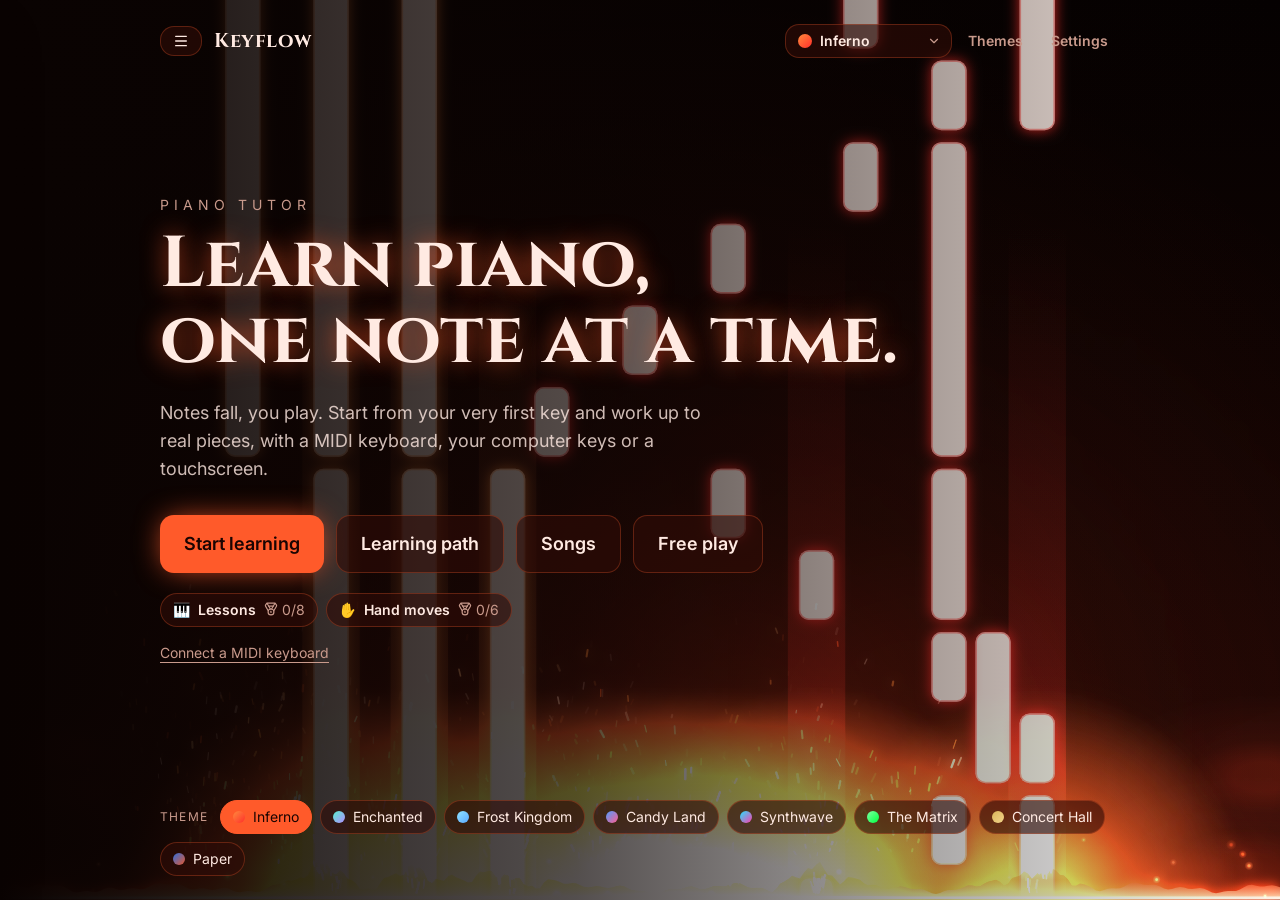
==== commit 07122162: "deploy: tomzaku/midi-keyboard@a1de4f960de715ec55756ff33ae117bd8bf42fa4" ====
--- a/index.html
+++ b/index.html
@@ -14,8 +14,8 @@
       rel="stylesheet"
       href="https://fonts.googleapis.com/css2?family=Cinzel:wght@500;700&family=Cinzel+Decorative:wght@700&family=Fredoka:wght@500;700&family=Nunito:wght@500;700;800&family=Orbitron:wght@600;800&family=Playfair+Display:ital,wght@0,600;1,600&family=Fraunces:wght@600&family=Inter:wght@400;500;600;700&family=Share+Tech+Mono&display=swap"
     />
-    <script type="module" crossorigin src="/assets/index-CaLrJ6JT.js"></script>
-    <link rel="stylesheet" crossorigin href="/assets/index-DIDJN8nI.css">
+    <script type="module" crossorigin src="/assets/index-B4y5YrMF.js"></script>
+    <link rel="stylesheet" crossorigin href="/assets/index-CMPXCt6Q.css">
   </head>
   <body>
     <div id="root"></div>
--- a/assets/index-CMPXCt6Q.css
+++ b/assets/index-CMPXCt6Q.css
@@ -0,0 +1,2 @@
+/*! tailwindcss v4.3.3 | MIT License | https://tailwindcss.com */
+@layer properties{@supports (((-webkit-hyphens:none)) and (not (margin-trim:inline))) or ((-moz-orient:inline) and (not (color:rgb(from red r g b)))){*,:before,:after,::backdrop{--tw-translate-x:0;--tw-translate-y:0;--tw-translate-z:0;--tw-scale-x:1;--tw-scale-y:1;--tw-scale-z:1;--tw-rotate-x:initial;--tw-rotate-y:initial;--tw-rotate-z:initial;--tw-skew-x:initial;--tw-skew-y:initial;--tw-divide-y-reverse:0;--tw-border-style:solid;--tw-gradient-position:initial;--tw-gradient-from:#0000;--tw-gradient-via:#0000;--tw-gradient-to:#0000;--tw-gradient-stops:initial;--tw-gradient-via-stops:initial;--tw-gradient-from-position:0%;--tw-gradient-via-position:50%;--tw-gradient-to-position:100%;--tw-leading:initial;--tw-font-weight:initial;--tw-tracking:initial;--tw-ordinal:initial;--tw-slashed-zero:initial;--tw-numeric-figure:initial;--tw-numeric-spacing:initial;--tw-numeric-fraction:initial;--tw-shadow:0 0 #0000;--tw-shadow-color:initial;--tw-shadow-alpha:100%;--tw-inset-shadow:0 0 #0000;--tw-inset-shadow-color:initial;--tw-inset-shadow-alpha:100%;--tw-ring-color:initial;--tw-ring-shadow:0 0 #0000;--tw-inset-ring-color:initial;--tw-inset-ring-shadow:0 0 #0000;--tw-ring-inset:initial;--tw-ring-offset-width:0px;--tw-ring-offset-color:#fff;--tw-ring-offset-shadow:0 0 #0000;--tw-outline-style:solid;--tw-blur:initial;--tw-brightness:initial;--tw-contrast:initial;--tw-grayscale:initial;--tw-hue-rotate:initial;--tw-invert:initial;--tw-opacity:initial;--tw-saturate:initial;--tw-sepia:initial;--tw-drop-shadow:initial;--tw-drop-shadow-color:initial;--tw-drop-shadow-alpha:100%;--tw-drop-shadow-size:initial;--tw-backdrop-blur:initial;--tw-backdrop-brightness:initial;--tw-backdrop-contrast:initial;--tw-backdrop-grayscale:initial;--tw-backdrop-hue-rotate:initial;--tw-backdrop-invert:initial;--tw-backdrop-opacity:initial;--tw-backdrop-saturate:initial;--tw-backdrop-sepia:initial;--tw-duration:initial;--tw-ease:initial}}}@layer theme{:root,:host{--font-sans:-apple-system, BlinkMacSystemFont, "Segoe UI", Roboto, "Helvetica Neue", "Noto Sans", Arial, sans-serif, "Apple Color Emoji", "Segoe UI Emoji", "Segoe UI Symbol", "Noto Color Emoji";--font-mono:ui-monospace, SFMono-Regular, Menlo, Monaco, Consolas, "Liberation Mono", "Courier New", monospace;--color-black:#000;--color-white:#fff;--spacing:.25rem;--container-sm:24rem;--container-md:28rem;--container-xl:36rem;--container-2xl:42rem;--container-5xl:64rem;--container-6xl:72rem;--text-xs:.75rem;--text-xs--line-height:calc(1 / .75);--text-sm:.875rem;--text-sm--line-height:calc(1.25 / .875);--text-base:1rem;--text-base--line-height:calc(1.5 / 1);--text-lg:1.125rem;--text-lg--line-height:calc(1.75 / 1.125);--text-xl:1.25rem;--text-xl--line-height:calc(1.75 / 1.25);--text-2xl:1.5rem;--text-2xl--line-height:calc(2 / 1.5);--text-3xl:1.875rem;--text-3xl--line-height:calc(2.25 / 1.875);--text-4xl:2.25rem;--text-4xl--line-height:calc(2.5 / 2.25);--text-5xl:3rem;--text-5xl--line-height:1;--text-7xl:4.5rem;--text-7xl--line-height:1;--font-weight-semibold:600;--font-weight-bold:700;--font-weight-extrabold:800;--tracking-wide:.025em;--tracking-wider:.05em;--tracking-widest:.1em;--leading-tight:1.25;--leading-snug:1.375;--leading-relaxed:1.625;--radius-sm:.25rem;--ease-out:cubic-bezier(0, 0, .2, 1);--ease-in-out:cubic-bezier(.4, 0, .2, 1);--animate-spin:spin 1s linear infinite;--blur-sm:8px;--default-transition-duration:.15s;--default-transition-timing-function:cubic-bezier(.4, 0, .2, 1);--default-font-family:var(--font-sans);--default-mono-font-family:var(--font-mono)}}@layer base{*,:after,:before,::backdrop{box-sizing:border-box;border:0 solid;margin:0;padding:0}::file-selector-button{box-sizing:border-box;border:0 solid;margin:0;padding:0}html,:host{-webkit-text-size-adjust:100%;tab-size:4;line-height:1.5;font-family:var(--default-font-family,-apple-system, BlinkMacSystemFont, "Segoe UI", Roboto, "Helvetica Neue", "Noto Sans", Arial, sans-serif, "Apple Color Emoji", "Segoe UI Emoji", "Segoe UI Symbol", "Noto Color Emoji");font-feature-settings:var(--default-font-feature-settings,normal);font-variation-settings:var(--default-font-variation-settings,normal);-webkit-tap-highlight-color:transparent}hr{height:0;color:inherit;border-top-width:1px}abbr:where([title]){-webkit-text-decoration:underline dotted;text-decoration:underline dotted}h1,h2,h3,h4,h5,h6{font-size:inherit;font-weight:inherit}a{color:inherit;-webkit-text-decoration:inherit;-webkit-text-decoration:inherit;-webkit-text-decoration:inherit;-webkit-text-decoration:inherit;text-decoration:inherit}b,strong{font-weight:bolder}code,kbd,samp,pre{font-family:var(--default-mono-font-family,ui-monospace, SFMono-Regular, Menlo, Monaco, Consolas, "Liberation Mono", "Courier New", monospace);font-feature-settings:var(--default-mono-font-feature-settings,normal);font-variation-settings:var(--default-mono-font-variation-settings,normal);font-size:1em}small{font-size:80%}sub,sup{vertical-align:baseline;font-size:75%;line-height:0;position:relative}sub{bottom:-.25em}sup{top:-.5em}table{text-indent:0;border-color:inherit;border-collapse:collapse}:-moz-focusring:where(:not(iframe)){outline:auto}progress{vertical-align:baseline}summary{display:list-item}ol,ul,menu{list-style:none}img,svg,video,canvas,audio,iframe,embed,object{vertical-align:middle;display:block}img,video{max-width:100%;height:auto}button,input,select,optgroup,textarea{font:inherit;font-feature-settings:inherit;font-variation-settings:inherit;letter-spacing:inherit;color:inherit;opacity:1;background-color:#0000;border-radius:0}::file-selector-button{font:inherit;font-feature-settings:inherit;font-variation-settings:inherit;letter-spacing:inherit;color:inherit;opacity:1;background-color:#0000;border-radius:0}:where(select:is([multiple],[size])) optgroup{font-weight:bolder}:where(select:is([multiple],[size])) optgroup option{padding-inline-start:20px}::file-selector-button{margin-inline-end:4px}::placeholder{opacity:1}@supports (not ((-webkit-appearance:-apple-pay-button))) or (contain-intrinsic-size:1px){::placeholder{color:currentColor}@supports (color:color-mix(in lab, red, red)){::placeholder{color:color-mix(in oklab, currentcolor 50%, transparent)}}}textarea{resize:vertical}::-webkit-search-decoration{-webkit-appearance:none}::-webkit-date-and-time-value{min-height:1lh;text-align:inherit}::-webkit-datetime-edit{display:inline-flex}::-webkit-datetime-edit-fields-wrapper{padding:0}::-webkit-datetime-edit{padding-block:0}::-webkit-datetime-edit-year-field{padding-block:0}::-webkit-datetime-edit-month-field{padding-block:0}::-webkit-datetime-edit-day-field{padding-block:0}::-webkit-datetime-edit-hour-field{padding-block:0}::-webkit-datetime-edit-minute-field{padding-block:0}::-webkit-datetime-edit-second-field{padding-block:0}::-webkit-datetime-edit-millisecond-field{padding-block:0}::-webkit-datetime-edit-meridiem-field{padding-block:0}::-webkit-calendar-picker-indicator{line-height:1}:-moz-ui-invalid{box-shadow:none}button,input:where([type=button],[type=reset],[type=submit]){appearance:button}::file-selector-button{appearance:button}::-webkit-inner-spin-button{height:auto}::-webkit-outer-spin-button{height:auto}[hidden]:where(:not([hidden=until-found])){display:none!important}}@layer components;@layer utilities{.pointer-events-none{pointer-events:none}.visible{visibility:visible}.sr-only{clip-path:inset(50%);white-space:nowrap;border-width:0;width:1px;height:1px;margin:-1px;padding:0;position:absolute;overflow:hidden}.absolute{position:absolute}.fixed{position:fixed}.relative{position:relative}.inset-0{inset:0}.inset-x-0{inset-inline:0}.inset-x-\[12\%\]{inset-inline:12%}.inset-y-0{inset-block:0}.top-0{top:0}.top-0\.5{top:calc(var(--spacing) * .5)}.top-1\/2{top:50%}.top-3{top:calc(var(--spacing) * 3)}.top-4{top:calc(var(--spacing) * 4)}.top-14{top:calc(var(--spacing) * 14)}.top-20{top:calc(var(--spacing) * 20)}.top-\[6\%\]{top:6%}.top-\[30\%\]{top:30%}.right-0{right:0}.right-2{right:calc(var(--spacing) * 2)}.right-2\.5{right:calc(var(--spacing) * 2.5)}.right-3{right:calc(var(--spacing) * 3)}.-bottom-1{bottom:calc(var(--spacing) * -1)}.bottom-2{bottom:calc(var(--spacing) * 2)}.bottom-3{bottom:calc(var(--spacing) * 3)}.bottom-4{bottom:calc(var(--spacing) * 4)}.bottom-\[10\%\]{bottom:10%}.left-0{left:0}.left-0\.5{left:calc(var(--spacing) * .5)}.left-1\/2{left:50%}.left-3{left:calc(var(--spacing) * 3)}.z-10{z-index:10}.z-20{z-index:20}.z-30{z-index:30}.z-40{z-index:40}.z-50{z-index:50}.z-\[3\]{z-index:3}.z-\[4\]{z-index:4}.z-\[5\]{z-index:5}.z-\[15\]{z-index:15}.m-auto{margin:auto}.mx-auto{margin-inline:auto}.mt-0\.5{margin-top:calc(var(--spacing) * .5)}.mt-1{margin-top:var(--spacing)}.mt-2{margin-top:calc(var(--spacing) * 2)}.mt-3{margin-top:calc(var(--spacing) * 3)}.mt-4{margin-top:calc(var(--spacing) * 4)}.mt-5{margin-top:calc(var(--spacing) * 5)}.mt-6{margin-top:calc(var(--spacing) * 6)}.mt-8{margin-top:calc(var(--spacing) * 8)}.mt-auto{margin-top:auto}.mr-1{margin-right:var(--spacing)}.mr-auto{margin-right:auto}.mb-1{margin-bottom:var(--spacing)}.mb-1\.5{margin-bottom:calc(var(--spacing) * 1.5)}.mb-2{margin-bottom:calc(var(--spacing) * 2)}.mb-3{margin-bottom:calc(var(--spacing) * 3)}.mb-4{margin-bottom:calc(var(--spacing) * 4)}.ml-0\.5{margin-left:calc(var(--spacing) * .5)}.ml-auto{margin-left:auto}.block{display:block}.contents{display:contents}.flex{display:flex}.grid{display:grid}.hidden{display:none}.inline{display:inline}.inline-block{display:inline-block}.inline-flex{display:inline-flex}.aspect-\[16\/10\]{aspect-ratio:16/10}.aspect-square{aspect-ratio:1}.size-2{width:calc(var(--spacing) * 2);height:calc(var(--spacing) * 2)}.size-2\.5{width:calc(var(--spacing) * 2.5);height:calc(var(--spacing) * 2.5)}.h-1{height:var(--spacing)}.h-1\.5{height:calc(var(--spacing) * 1.5)}.h-1\/2{height:50%}.h-2{height:calc(var(--spacing) * 2)}.h-2\.5{height:calc(var(--spacing) * 2.5)}.h-3{height:calc(var(--spacing) * 3)}.h-3\.5{height:calc(var(--spacing) * 3.5)}.h-4{height:calc(var(--spacing) * 4)}.h-5{height:calc(var(--spacing) * 5)}.h-5\.5{height:calc(var(--spacing) * 5.5)}.h-7{height:calc(var(--spacing) * 7)}.h-8{height:calc(var(--spacing) * 8)}.h-9{height:calc(var(--spacing) * 9)}.h-10{height:calc(var(--spacing) * 10)}.h-12{height:calc(var(--spacing) * 12)}.h-16{height:calc(var(--spacing) * 16)}.h-28{height:calc(var(--spacing) * 28)}.h-\[60\%\]{height:60%}.h-\[90px\]{height:90px}.h-\[clamp\(110px\,24vh\,230px\)\]{height:clamp(110px,24vh,230px)}.h-full{height:100%}.max-h-56{max-height:calc(var(--spacing) * 56)}.max-h-\[52rem\]{max-height:52rem}.max-h-\[90vh\]{max-height:90vh}.min-h-0{min-height:0}.min-h-5{min-height:calc(var(--spacing) * 5)}.min-h-full{min-height:100%}.w-0\.5{width:calc(var(--spacing) * .5)}.w-2{width:calc(var(--spacing) * 2)}.w-3{width:calc(var(--spacing) * 3)}.w-3\.5{width:calc(var(--spacing) * 3.5)}.w-4{width:calc(var(--spacing) * 4)}.w-5{width:calc(var(--spacing) * 5)}.w-5\.5{width:calc(var(--spacing) * 5.5)}.w-8{width:calc(var(--spacing) * 8)}.w-9{width:calc(var(--spacing) * 9)}.w-10{width:calc(var(--spacing) * 10)}.w-12{width:calc(var(--spacing) * 12)}.w-20{width:calc(var(--spacing) * 20)}.w-36{width:calc(var(--spacing) * 36)}.w-48{width:calc(var(--spacing) * 48)}.w-64{width:calc(var(--spacing) * 64)}.w-\[70\%\]{width:70%}.w-\[96px\]{width:96px}.w-\[min\(40rem\,calc\(100vw-2rem\)\)\]{width:min(40rem,100vw - 2rem)}.w-full{width:100%}.max-w-2xl{max-width:var(--container-2xl)}.max-w-5{max-width:calc(var(--spacing) * 5)}.max-w-5xl{max-width:var(--container-5xl)}.max-w-6xl{max-width:var(--container-6xl)}.max-w-\[80vw\]{max-width:80vw}.max-w-md{max-width:var(--container-md)}.max-w-sm{max-width:var(--container-sm)}.max-w-xl{max-width:var(--container-xl)}.min-w-0{min-width:0}.min-w-48{min-width:calc(var(--spacing) * 48)}.flex-1{flex:1}.shrink{flex-shrink:1}.shrink-0{flex-shrink:0}.grow{flex-grow:1}.basis-48{flex-basis:calc(var(--spacing) * 48)}.-translate-x-1\/2{--tw-translate-x:calc(calc(1 / 2 * 100%) * -1);translate:var(--tw-translate-x) var(--tw-translate-y)}.-translate-x-full{--tw-translate-x:-100%;translate:var(--tw-translate-x) var(--tw-translate-y)}.translate-x-0{--tw-translate-x:0px;translate:var(--tw-translate-x) var(--tw-translate-y)}.translate-x-1\/2{--tw-translate-x:calc(1 / 2 * 100%);translate:var(--tw-translate-x) var(--tw-translate-y)}.translate-x-5{--tw-translate-x:calc(var(--spacing) * 5);translate:var(--tw-translate-x) var(--tw-translate-y)}.-translate-y-1\/2{--tw-translate-y:calc(calc(1 / 2 * 100%) * -1);translate:var(--tw-translate-x) var(--tw-translate-y)}.scale-0{--tw-scale-x:0%;--tw-scale-y:0%;--tw-scale-z:0%;scale:var(--tw-scale-x) var(--tw-scale-y)}.scale-100{--tw-scale-x:100%;--tw-scale-y:100%;--tw-scale-z:100%;scale:var(--tw-scale-x) var(--tw-scale-y)}.transform{transform:var(--tw-rotate-x,) var(--tw-rotate-y,) var(--tw-rotate-z,) var(--tw-skew-x,) var(--tw-skew-y,)}.animate-spin{animation:var(--animate-spin)}.cursor-pointer{cursor:pointer}.touch-none{touch-action:none}.resize{resize:both}.list-none{list-style-type:none}.appearance-none{appearance:none}.grid-cols-2{grid-template-columns:repeat(2,minmax(0,1fr))}.grid-cols-4{grid-template-columns:repeat(4,minmax(0,1fr))}.flex-col{flex-direction:column}.flex-wrap{flex-wrap:wrap}.place-items-center{place-items:center}.items-baseline{align-items:baseline}.items-center{align-items:center}.items-start{align-items:flex-start}.justify-between{justify-content:space-between}.justify-center{justify-content:center}.justify-end{justify-content:flex-end}.gap-0\.5{gap:calc(var(--spacing) * .5)}.gap-1{gap:var(--spacing)}.gap-1\.5{gap:calc(var(--spacing) * 1.5)}.gap-2{gap:calc(var(--spacing) * 2)}.gap-3{gap:calc(var(--spacing) * 3)}.gap-4{gap:calc(var(--spacing) * 4)}.gap-5{gap:calc(var(--spacing) * 5)}.gap-10{gap:calc(var(--spacing) * 10)}.gap-x-3{column-gap:calc(var(--spacing) * 3)}.gap-x-4{column-gap:calc(var(--spacing) * 4)}.gap-y-1{row-gap:var(--spacing)}:where(.divide-y>:not(:last-child)){--tw-divide-y-reverse:0;border-bottom-style:var(--tw-border-style);border-top-style:var(--tw-border-style);border-top-width:calc(1px * var(--tw-divide-y-reverse));border-bottom-width:calc(1px * calc(1 - var(--tw-divide-y-reverse)))}:where(.divide-line>:not(:last-child)){border-color:var(--t-border)}.self-end{align-self:flex-end}.truncate{text-overflow:ellipsis;white-space:nowrap;overflow:hidden}.overflow-hidden{overflow:hidden}.overflow-visible{overflow:visible}.overflow-x-auto{overflow-x:auto}.overflow-y-auto{overflow-y:auto}.rounded{border-radius:.25rem}.rounded-\[calc\(var\(--t-radius\)-2px\)\]{border-radius:calc(var(--t-radius) - 2px)}.rounded-full{border-radius:2147483647px}.rounded-theme{border-radius:var(--t-radius)}.rounded-b-sm{border-bottom-right-radius:var(--radius-sm);border-bottom-left-radius:var(--radius-sm)}.border{border-style:var(--tw-border-style);border-width:1px}.border-2{border-style:var(--tw-border-style);border-width:2px}.border-x-0{border-inline-style:var(--tw-border-style);border-inline-width:0}.border-t{border-top-style:var(--tw-border-style);border-top-width:1px}.border-t-0{border-top-style:var(--tw-border-style);border-top-width:0}.border-b{border-bottom-style:var(--tw-border-style);border-bottom-width:1px}.border-dashed{--tw-border-style:dashed;border-style:dashed}.border-\[var\(--t-accent\)\],.border-accent{border-color:var(--t-accent)}.border-accent-2{border-color:var(--t-accent-2)}.border-black\/30{border-color:#0000004d}@supports (color:color-mix(in lab, red, red)){.border-black\/30{border-color:color-mix(in oklab, var(--color-black) 30%, transparent)}}.border-line{border-color:var(--t-border)}.border-white\/80{border-color:#fffc}@supports (color:color-mix(in lab, red, red)){.border-white\/80{border-color:color-mix(in oklab, var(--color-white) 80%, transparent)}}.\!bg-accent{background-color:var(--t-accent)!important}.bg-\[\#1b1b1f\]{background-color:#1b1b1f}.bg-\[\#e5484d\]{background-color:#e5484d}.bg-\[\#ffb224\]{background-color:#ffb224}.bg-accent{background-color:var(--t-accent)}.bg-accent-2{background-color:var(--t-accent-2)}.bg-accent\/10{background-color:var(--t-accent)}@supports (color:color-mix(in lab, red, red)){.bg-accent\/10{background-color:color-mix(in oklab, var(--t-accent) 10%, transparent)}}.bg-bg{background-color:var(--t-bg)}.bg-black\/20{background-color:#0003}@supports (color:color-mix(in lab, red, red)){.bg-black\/20{background-color:color-mix(in oklab, var(--color-black) 20%, transparent)}}.bg-black\/30{background-color:#0000004d}@supports (color:color-mix(in lab, red, red)){.bg-black\/30{background-color:color-mix(in oklab, var(--color-black) 30%, transparent)}}.bg-black\/40{background-color:#0006}@supports (color:color-mix(in lab, red, red)){.bg-black\/40{background-color:color-mix(in oklab, var(--color-black) 40%, transparent)}}.bg-black\/45{background-color:#00000073}@supports (color:color-mix(in lab, red, red)){.bg-black\/45{background-color:color-mix(in oklab, var(--color-black) 45%, transparent)}}.bg-line{background-color:var(--t-border)}.bg-surface-2{background-color:var(--t-surface-2)}.bg-transparent{background-color:#0000}.bg-white{background-color:var(--color-white)}.bg-white\/15{background-color:#ffffff26}@supports (color:color-mix(in lab, red, red)){.bg-white\/15{background-color:color-mix(in oklab, var(--color-white) 15%, transparent)}}.bg-white\/85{background-color:#ffffffd9}@supports (color:color-mix(in lab, red, red)){.bg-white\/85{background-color:color-mix(in oklab, var(--color-white) 85%, transparent)}}.bg-gradient-to-r{--tw-gradient-position:to right in oklab;background-image:linear-gradient(var(--tw-gradient-stops))}.from-accent{--tw-gradient-from:var(--t-accent);--tw-gradient-stops:var(--tw-gradient-via-stops,var(--tw-gradient-position), var(--tw-gradient-from) var(--tw-gradient-from-position), var(--tw-gradient-to) var(--tw-gradient-to-position))}.to-accent-2{--tw-gradient-to:var(--t-accent-2);--tw-gradient-stops:var(--tw-gradient-via-stops,var(--tw-gradient-position), var(--tw-gradient-from) var(--tw-gradient-from-position), var(--tw-gradient-to) var(--tw-gradient-to-position))}.p-0{padding:0}.p-0\.5{padding:calc(var(--spacing) * .5)}.p-2{padding:calc(var(--spacing) * 2)}.p-3{padding:calc(var(--spacing) * 3)}.p-4{padding:calc(var(--spacing) * 4)}.p-5{padding:calc(var(--spacing) * 5)}.p-6{padding:calc(var(--spacing) * 6)}.p-8{padding:calc(var(--spacing) * 8)}.px-1{padding-inline:var(--spacing)}.px-2{padding-inline:calc(var(--spacing) * 2)}.px-2\.5{padding-inline:calc(var(--spacing) * 2.5)}.px-3{padding-inline:calc(var(--spacing) * 3)}.px-4{padding-inline:calc(var(--spacing) * 4)}.px-6{padding-inline:calc(var(--spacing) * 6)}.py-0\.5{padding-block:calc(var(--spacing) * .5)}.py-1{padding-block:var(--spacing)}.py-1\.5{padding-block:calc(var(--spacing) * 1.5)}.py-2{padding-block:calc(var(--spacing) * 2)}.py-2\.5{padding-block:calc(var(--spacing) * 2.5)}.py-3{padding-block:calc(var(--spacing) * 3)}.py-3\.5{padding-block:calc(var(--spacing) * 3.5)}.py-4{padding-block:calc(var(--spacing) * 4)}.py-6{padding-block:calc(var(--spacing) * 6)}.py-12{padding-block:calc(var(--spacing) * 12)}.pt-1{padding-top:var(--spacing)}.pt-2{padding-top:calc(var(--spacing) * 2)}.pt-4{padding-top:calc(var(--spacing) * 4)}.pr-7{padding-right:calc(var(--spacing) * 7)}.pb-1{padding-bottom:var(--spacing)}.pb-1\.5{padding-bottom:calc(var(--spacing) * 1.5)}.pb-4{padding-bottom:calc(var(--spacing) * 4)}.pb-8{padding-bottom:calc(var(--spacing) * 8)}.pb-16{padding-bottom:calc(var(--spacing) * 16)}.pl-2{padding-left:calc(var(--spacing) * 2)}.pl-3{padding-left:calc(var(--spacing) * 3)}.text-center{text-align:center}.text-left{text-align:left}.text-right{text-align:right}.align-\[-0\.125em\]{vertical-align:-.125em}.font-display{font-family:var(--t-font-display)}.font-mono{font-family:var(--font-mono)}.text-2xl{font-size:var(--text-2xl);line-height:var(--tw-leading,var(--text-2xl--line-height))}.text-3xl{font-size:var(--text-3xl);line-height:var(--tw-leading,var(--text-3xl--line-height))}.text-4xl{font-size:var(--text-4xl);line-height:var(--tw-leading,var(--text-4xl--line-height))}.text-5xl{font-size:var(--text-5xl);line-height:var(--tw-leading,var(--text-5xl--line-height))}.text-7xl{font-size:var(--text-7xl);line-height:var(--tw-leading,var(--text-7xl--line-height))}.text-base{font-size:var(--text-base);line-height:var(--tw-leading,var(--text-base--line-height))}.text-lg{font-size:var(--text-lg);line-height:var(--tw-leading,var(--text-lg--line-height))}.text-sm{font-size:var(--text-sm);line-height:var(--tw-leading,var(--text-sm--line-height))}.text-xl{font-size:var(--text-xl);line-height:var(--tw-leading,var(--text-xl--line-height))}.text-xs{font-size:var(--text-xs);line-height:var(--tw-leading,var(--text-xs--line-height))}.text-\[9px\]{font-size:9px}.text-\[10px\]{font-size:10px}.text-\[11px\]{font-size:11px}.leading-\[1\.05\]{--tw-leading:1.05;line-height:1.05}.leading-none{--tw-leading:1;line-height:1}.leading-relaxed{--tw-leading:var(--leading-relaxed);line-height:var(--leading-relaxed)}.leading-snug{--tw-leading:var(--leading-snug);line-height:var(--leading-snug)}.leading-tight{--tw-leading:var(--leading-tight);line-height:var(--leading-tight)}.font-bold{--tw-font-weight:var(--font-weight-bold);font-weight:var(--font-weight-bold)}.font-extrabold{--tw-font-weight:var(--font-weight-extrabold);font-weight:var(--font-weight-extrabold)}.font-semibold{--tw-font-weight:var(--font-weight-semibold);font-weight:var(--font-weight-semibold)}.tracking-\[0\.3em\]{--tw-tracking:.3em;letter-spacing:.3em}.tracking-\[0\.25em\]{--tw-tracking:.25em;letter-spacing:.25em}.tracking-\[0\.35em\]{--tw-tracking:.35em;letter-spacing:.35em}.tracking-wide{--tw-tracking:var(--tracking-wide);letter-spacing:var(--tracking-wide)}.tracking-wider{--tw-tracking:var(--tracking-wider);letter-spacing:var(--tracking-wider)}.tracking-widest{--tw-tracking:var(--tracking-widest);letter-spacing:var(--tracking-widest)}.whitespace-nowrap{white-space:nowrap}.\!text-on-accent{color:var(--t-on-accent)!important}.text-\[\#1b1b1f\]{color:#1b1b1f}.text-\[\#e5484d\]{color:#e5484d}.text-accent{color:var(--t-accent)}.text-accent-2{color:var(--t-accent-2)}.text-ink,.text-ink\/80{color:var(--t-text)}@supports (color:color-mix(in lab, red, red)){.text-ink\/80{color:color-mix(in oklab, var(--t-text) 80%, transparent)}}.text-ink\/85{color:var(--t-text)}@supports (color:color-mix(in lab, red, red)){.text-ink\/85{color:color-mix(in oklab, var(--t-text) 85%, transparent)}}.text-ink\/90{color:var(--t-text)}@supports (color:color-mix(in lab, red, red)){.text-ink\/90{color:color-mix(in oklab, var(--t-text) 90%, transparent)}}.text-muted{color:var(--t-muted)}.text-on-accent{color:var(--t-on-accent)}.text-white{color:var(--color-white)}.text-white\/60{color:#fff9}@supports (color:color-mix(in lab, red, red)){.text-white\/60{color:color-mix(in oklab, var(--color-white) 60%, transparent)}}.lowercase{text-transform:lowercase}.uppercase{text-transform:uppercase}.tabular-nums{--tw-numeric-spacing:tabular-nums;font-variant-numeric:var(--tw-ordinal,) var(--tw-slashed-zero,) var(--tw-numeric-figure,) var(--tw-numeric-spacing,) var(--tw-numeric-fraction,)}.underline{text-decoration-line:underline}.underline-offset-4{text-underline-offset:4px}.accent-\[var\(--t-accent\)\]{accent-color:var(--t-accent)}.opacity-0{opacity:0}.opacity-50{opacity:.5}.opacity-60{opacity:.6}.opacity-70{opacity:.7}.opacity-80{opacity:.8}.opacity-100{opacity:1}.shadow{--tw-shadow:0 1px 3px 0 var(--tw-shadow-color,#0000001a), 0 1px 2px -1px var(--tw-shadow-color,#0000001a);box-shadow:var(--tw-inset-shadow), var(--tw-inset-ring-shadow), var(--tw-ring-offset-shadow), var(--tw-ring-shadow), var(--tw-shadow)}.shadow-2xl{--tw-shadow:0 25px 50px -12px var(--tw-shadow-color,#00000040);box-shadow:var(--tw-inset-shadow), var(--tw-inset-ring-shadow), var(--tw-ring-offset-shadow), var(--tw-ring-shadow), var(--tw-shadow)}.shadow-\[0_0_12px_var\(--t-accent\)\]{--tw-shadow:0 0 12px var(--tw-shadow-color,var(--t-accent));box-shadow:var(--tw-inset-shadow), var(--tw-inset-ring-shadow), var(--tw-ring-offset-shadow), var(--tw-ring-shadow), var(--tw-shadow)}.shadow-\[0_0_30px_-6px_var\(--t-accent\)\]{--tw-shadow:0 0 30px -6px var(--tw-shadow-color,var(--t-accent));box-shadow:var(--tw-inset-shadow), var(--tw-inset-ring-shadow), var(--tw-ring-offset-shadow), var(--tw-ring-shadow), var(--tw-shadow)}.shadow-lg{--tw-shadow:0 10px 15px -3px var(--tw-shadow-color,#0000001a), 0 4px 6px -4px var(--tw-shadow-color,#0000001a);box-shadow:var(--tw-inset-shadow), var(--tw-inset-ring-shadow), var(--tw-ring-offset-shadow), var(--tw-ring-shadow), var(--tw-shadow)}.shadow-md{--tw-shadow:0 4px 6px -1px var(--tw-shadow-color,#0000001a), 0 2px 4px -2px var(--tw-shadow-color,#0000001a);box-shadow:var(--tw-inset-shadow), var(--tw-inset-ring-shadow), var(--tw-ring-offset-shadow), var(--tw-ring-shadow), var(--tw-shadow)}.ring{--tw-ring-shadow:var(--tw-ring-inset,) 0 0 0 calc(1px + var(--tw-ring-offset-width)) var(--tw-ring-color,currentcolor);box-shadow:var(--tw-inset-shadow), var(--tw-inset-ring-shadow), var(--tw-ring-offset-shadow), var(--tw-ring-shadow), var(--tw-shadow)}.ring-2{--tw-ring-shadow:var(--tw-ring-inset,) 0 0 0 calc(2px + var(--tw-ring-offset-width)) var(--tw-ring-color,currentcolor);box-shadow:var(--tw-inset-shadow), var(--tw-inset-ring-shadow), var(--tw-ring-offset-shadow), var(--tw-ring-shadow), var(--tw-shadow)}.ring-\[var\(--t-accent\)\],.ring-accent{--tw-ring-color:var(--t-accent)}.ring-ink\/60{--tw-ring-color:var(--t-text)}@supports (color:color-mix(in lab, red, red)){.ring-ink\/60{--tw-ring-color:color-mix(in oklab, var(--t-text) 60%, transparent)}}.outline{outline-style:var(--tw-outline-style);outline-width:1px}.blur{--tw-blur:blur(8px);filter:var(--tw-blur,) var(--tw-brightness,) var(--tw-contrast,) var(--tw-grayscale,) var(--tw-hue-rotate,) var(--tw-invert,) var(--tw-saturate,) var(--tw-sepia,) var(--tw-drop-shadow,)}.filter{filter:var(--tw-blur,) var(--tw-brightness,) var(--tw-contrast,) var(--tw-grayscale,) var(--tw-hue-rotate,) var(--tw-invert,) var(--tw-saturate,) var(--tw-sepia,) var(--tw-drop-shadow,)}.backdrop-blur-\[2px\]{--tw-backdrop-blur:blur(2px);-webkit-backdrop-filter:var(--tw-backdrop-blur,) var(--tw-backdrop-brightness,) var(--tw-backdrop-contrast,) var(--tw-backdrop-grayscale,) var(--tw-backdrop-hue-rotate,) var(--tw-backdrop-invert,) var(--tw-backdrop-opacity,) var(--tw-backdrop-saturate,) var(--tw-backdrop-sepia,);backdrop-filter:var(--tw-backdrop-blur,) var(--tw-backdrop-brightness,) var(--tw-backdrop-contrast,) var(--tw-backdrop-grayscale,) var(--tw-backdrop-hue-rotate,) var(--tw-backdrop-invert,) var(--tw-backdrop-opacity,) var(--tw-backdrop-saturate,) var(--tw-backdrop-sepia,)}.backdrop-blur-sm{--tw-backdrop-blur:blur(var(--blur-sm));-webkit-backdrop-filter:var(--tw-backdrop-blur,) var(--tw-backdrop-brightness,) var(--tw-backdrop-contrast,) var(--tw-backdrop-grayscale,) var(--tw-backdrop-hue-rotate,) var(--tw-backdrop-invert,) var(--tw-backdrop-opacity,) var(--tw-backdrop-saturate,) var(--tw-backdrop-sepia,);backdrop-filter:var(--tw-backdrop-blur,) var(--tw-backdrop-brightness,) var(--tw-backdrop-contrast,) var(--tw-backdrop-grayscale,) var(--tw-backdrop-hue-rotate,) var(--tw-backdrop-invert,) var(--tw-backdrop-opacity,) var(--tw-backdrop-saturate,) var(--tw-backdrop-sepia,)}.transition{transition-property:color,background-color,border-color,outline-color,text-decoration-color,fill,stroke,--tw-gradient-from,--tw-gradient-via,--tw-gradient-to,opacity,box-shadow,transform,translate,scale,rotate,filter,-webkit-backdrop-filter,backdrop-filter,display,content-visibility,overlay,pointer-events;transition-timing-function:var(--tw-ease,var(--default-transition-timing-function));transition-duration:var(--tw-duration,var(--default-transition-duration))}.transition-\[height\]{transition-property:height;transition-timing-function:var(--tw-ease,var(--default-transition-timing-function));transition-duration:var(--tw-duration,var(--default-transition-duration))}.transition-\[transform\,background\,box-shadow\]{transition-property:transform,background,box-shadow;transition-timing-function:var(--tw-ease,var(--default-transition-timing-function));transition-duration:var(--tw-duration,var(--default-transition-duration))}.transition-\[width\]{transition-property:width;transition-timing-function:var(--tw-ease,var(--default-transition-timing-function));transition-duration:var(--tw-duration,var(--default-transition-duration))}.transition-opacity{transition-property:opacity;transition-timing-function:var(--tw-ease,var(--default-transition-timing-function));transition-duration:var(--tw-duration,var(--default-transition-duration))}.transition-transform{transition-property:transform,translate,scale,rotate;transition-timing-function:var(--tw-ease,var(--default-transition-timing-function));transition-duration:var(--tw-duration,var(--default-transition-duration))}.duration-75{--tw-duration:75ms;transition-duration:75ms}.duration-100{--tw-duration:.1s;transition-duration:.1s}.duration-150{--tw-duration:.15s;transition-duration:.15s}.duration-200{--tw-duration:.2s;transition-duration:.2s}.ease-in-out{--tw-ease:var(--ease-in-out);transition-timing-function:var(--ease-in-out)}.ease-out{--tw-ease:var(--ease-out);transition-timing-function:var(--ease-out)}.outline-none{--tw-outline-style:none;outline-style:none}.select-none{-webkit-user-select:none;user-select:none}@media (hover:hover){.group-hover\:h-2\.5:is(:where(.group):hover *){height:calc(var(--spacing) * 2.5)}.group-hover\:-translate-y-0\.5:is(:where(.group):hover *){--tw-translate-y:calc(var(--spacing) * -.5);translate:var(--tw-translate-x) var(--tw-translate-y)}.group-hover\:scale-100:is(:where(.group):hover *){--tw-scale-x:100%;--tw-scale-y:100%;--tw-scale-z:100%;scale:var(--tw-scale-x) var(--tw-scale-y)}.group-hover\:brightness-125:is(:where(.group):hover *){--tw-brightness:brightness(125%);filter:var(--tw-blur,) var(--tw-brightness,) var(--tw-contrast,) var(--tw-grayscale,) var(--tw-hue-rotate,) var(--tw-invert,) var(--tw-saturate,) var(--tw-sepia,) var(--tw-drop-shadow,)}}.backdrop\:bg-black\/60::backdrop{background-color:#0009}@supports (color:color-mix(in lab, red, red)){.backdrop\:bg-black\/60::backdrop{background-color:color-mix(in oklab, var(--color-black) 60%, transparent)}}.last\:border-b-0:last-child{border-bottom-style:var(--tw-border-style);border-bottom-width:0}@media (hover:hover){.hover\:-translate-y-1:hover{--tw-translate-y:calc(var(--spacing) * -1);translate:var(--tw-translate-x) var(--tw-translate-y)}.hover\:bg-surface-2:hover{background-color:var(--t-surface-2)}.hover\:text-ink:hover{color:var(--t-text)}.hover\:opacity-100:hover{opacity:1}.hover\:brightness-110:hover{--tw-brightness:brightness(110%);filter:var(--tw-blur,) var(--tw-brightness,) var(--tw-contrast,) var(--tw-grayscale,) var(--tw-hue-rotate,) var(--tw-invert,) var(--tw-saturate,) var(--tw-sepia,) var(--tw-drop-shadow,)}.hover\:brightness-125:hover{--tw-brightness:brightness(125%);filter:var(--tw-blur,) var(--tw-brightness,) var(--tw-contrast,) var(--tw-grayscale,) var(--tw-hue-rotate,) var(--tw-invert,) var(--tw-saturate,) var(--tw-sepia,) var(--tw-drop-shadow,)}}.active\:scale-\[0\.97\]:active{scale:.97}.disabled\:opacity-40:disabled{opacity:.4}.disabled\:opacity-60:disabled{opacity:.6}@media (prefers-reduced-motion:reduce){.motion-reduce\:transition-none{transition-property:none}}@media (width>=40rem){.sm\:block{display:block}.sm\:inline{display:inline}.sm\:h-\[140px\]{height:140px}.sm\:w-\[150px\]{width:150px}.sm\:grid-cols-2{grid-template-columns:repeat(2,minmax(0,1fr))}.sm\:grid-cols-3{grid-template-columns:repeat(3,minmax(0,1fr))}.sm\:p-6{padding:calc(var(--spacing) * 6)}.sm\:p-8{padding:calc(var(--spacing) * 8)}.sm\:px-8{padding-inline:calc(var(--spacing) * 8)}.sm\:text-7xl{font-size:var(--text-7xl);line-height:var(--tw-leading,var(--text-7xl--line-height))}.sm\:text-xs{font-size:var(--text-xs);line-height:var(--tw-leading,var(--text-xs--line-height))}}@media (width>=64rem){.lg\:inline{display:inline}.lg\:grid-cols-3{grid-template-columns:repeat(3,minmax(0,1fr))}}.\[\&\>option\]\:bg-bg>option{background-color:var(--t-bg)}}:root{--t-bg:#0a0302;--t-surface:#300c079e;--t-surface-2:#50140a8c;--t-border:#ff603047;--t-text:#ffeae2;--t-muted:#c99a8c;--t-accent:#ff5a2a;--t-accent-2:#ffb347;--t-on-accent:#1a0402;--t-radius:14px;--t-font-display:"Cinzel", serif;--t-font-body:"Inter", sans-serif;--t-key-white:#f3e4de;--t-key-black:#1a0907;--t-key-edge:#3a120c;--t-key-label:#8a4a3c;--t-key-hint:#ffb347}html,body,#root{height:100%}body{background:var(--t-bg);color:var(--t-text);font-family:var(--t-font-body);-webkit-font-smoothing:antialiased;overscroll-behavior:none;margin:0;transition:background-color .4s}button{cursor:pointer}button:disabled{cursor:default}:focus-visible{outline:2px solid var(--t-accent-2);outline-offset:2px}.glass{background:var(--t-surface);border:1px solid var(--t-border);-webkit-backdrop-filter:blur(14px)saturate(1.2)}.text-glow{text-shadow:0 0 24px var(--t-accent)}@supports (color:color-mix(in lab, red, red)){.text-glow{text-shadow:0 0 24px color-mix(in srgb, var(--t-accent) 70%, transparent)}}[data-theme=candy] .text-glow,[data-theme=paper] .text-glow{text-shadow:none}@keyframes hint-pulse{0%,to{opacity:.35}50%{opacity:1}}.finger-active{filter:drop-shadow(0 0 6px var(--fc));animation:.9s ease-in-out infinite finger-pulse}@keyframes finger-pulse{0%,to{opacity:1}50%{opacity:.72}}.hand-zone{transition-property:left,width;transition-duration:.55s;transition-timing-function:cubic-bezier(.45,0,.25,1)}@keyframes zone-ghost{0%{opacity:.9}to{opacity:.4}}@keyframes zone-arrow{0%{clip-path:inset(0 100% 0 0);opacity:1}45%{clip-path:inset(0);opacity:1}to{clip-path:inset(0);opacity:0}}@keyframes zone-arrow-rev{0%{clip-path:inset(0 0 0 100%);opacity:1}45%{clip-path:inset(0);opacity:1}to{clip-path:inset(0);opacity:0}}@keyframes shift-pop{0%{opacity:0;transform:translate(-50%,6px)scale(.6)}60%{opacity:1;transform:translate(-50%,-2px)scale(1.08)}to{transform:translate(-50%)scale(1)}}@keyframes shift-nudge{0%,to{transform:translate(0)}50%{transform:translateX(var(--nudge,8px))}}@keyframes thumb-tuck{0%,to{transform:translate(0)rotate(0)}50%{transform:translate(var(--tuck-x,10px), -6px) rotate(var(--tuck-r,25deg))}}@keyframes finger-arch{0%,to{transform:translateY(0)scale(1)}50%{transform:translateY(-9px)scale(.92)}}.hand-part{transition-property:left,width;transition-timing-function:cubic-bezier(.45,0,.25,1)}@keyframes hand-travel{0%{left:var(--from);opacity:0}12%{left:var(--from);opacity:.95}62%{left:var(--to);opacity:.95}85%{left:var(--to);opacity:.95}to{left:var(--to);opacity:0}}@keyframes hand-thumb-under{0%,15%{transform:rotate(var(--thumb-r)) translateX(0)}45%{transform:rotate(0deg) translateX(var(--under-x)) scale(.85)}70%,to{transform:rotate(var(--thumb-r)) translateX(0)}}@keyframes hand-cross-over{0%,15%{transform:translateY(0)scale(1)}40%{transform:translateY(-22%)scale(1.08)}65%,to{transform:translateY(0)scale(1)}}@keyframes finger-press{0%,to{transform:translateY(0)}50%{transform:translateY(6%)}}.hand-travel{animation:1.8s cubic-bezier(.45,0,.3,1) infinite hand-travel}.hand-travel .travel-thumb{animation:1.8s ease-in-out infinite hand-thumb-under}.hand-travel .travel-cross{animation:1.8s ease-in-out infinite hand-cross-over}.finger-press{animation:.9s ease-in-out infinite finger-press}@keyframes reach-nudge{0%,to{transform:translate(-50%)}50%{transform:translateX(calc(-50% + var(--reach-dir,1) * 6px))}}.reach-bubble{animation:.8s ease-in-out infinite reach-nudge}.shift-label{animation:.45s cubic-bezier(.2,.9,.3,1.3) both shift-pop}.shift-nudge{animation:.9s ease-in-out infinite shift-nudge}.thumb-tuck,.finger-arch{transform-box:fill-box;transform-origin:50% 100%}.thumb-tuck{animation:1s ease-in-out infinite thumb-tuck}.finger-arch{animation:1s ease-in-out infinite finger-arch}@keyframes rise-in{0%{opacity:0;transform:translateY(14px)}to{opacity:1;transform:none}}@keyframes star-pop{0%{opacity:0;transform:scale(0)rotate(-40deg)}70%{opacity:1;transform:scale(1.25)rotate(8deg)}to{transform:scale(1)rotate(0)}}@keyframes judge-pop{0%{opacity:0;transform:translate(-50%,10px)scale(.6)}18%{opacity:1;transform:translate(-50%)scale(1.12)}30%{transform:translate(-50%)scale(1)}75%{opacity:1}to{opacity:0;transform:translate(-50%,-18px)}}.animate-judge{animation:1.1s ease-out both judge-pop;transform:translate(-50%);box-shadow:0 4px 14px #00000059}.animate-rise{animation:.5s cubic-bezier(.2,.8,.2,1) both rise-in}.animate-star{animation:.5s cubic-bezier(.2,.8,.2,1) both star-pop}@media (prefers-reduced-motion:reduce){.animate-rise,.animate-star,.animate-judge,.finger-active,.shift-nudge,.thumb-tuck,.finger-arch,.finger-press,.reach-bubble,.hand-travel .travel-thumb,.hand-travel .travel-cross{animation:none}.hand-travel{opacity:.9;animation:none;left:var(--to)!important}.hand-zone,.hand-part{transition:none}}@property --tw-translate-x{syntax:"*";inherits:false;initial-value:0}@property --tw-translate-y{syntax:"*";inherits:false;initial-value:0}@property --tw-translate-z{syntax:"*";inherits:false;initial-value:0}@property --tw-scale-x{syntax:"*";inherits:false;initial-value:1}@property --tw-scale-y{syntax:"*";inherits:false;initial-value:1}@property --tw-scale-z{syntax:"*";inherits:false;initial-value:1}@property --tw-rotate-x{syntax:"*";inherits:false}@property --tw-rotate-y{syntax:"*";inherits:false}@property --tw-rotate-z{syntax:"*";inherits:false}@property --tw-skew-x{syntax:"*";inherits:false}@property --tw-skew-y{syntax:"*";inherits:false}@property --tw-divide-y-reverse{syntax:"*";inherits:false;initial-value:0}@property --tw-border-style{syntax:"*";inherits:false;initial-value:solid}@property --tw-gradient-position{syntax:"*";inherits:false}@property --tw-gradient-from{syntax:"<color>";inherits:false;initial-value:#0000}@property --tw-gradient-via{syntax:"<color>";inherits:false;initial-value:#0000}@property --tw-gradient-to{syntax:"<color>";inherits:false;initial-value:#0000}@property --tw-gradient-stops{syntax:"*";inherits:false}@property --tw-gradient-via-stops{syntax:"*";inherits:false}@property --tw-gradient-from-position{syntax:"<length-percentage>";inherits:false;initial-value:0%}@property --tw-gradient-via-position{syntax:"<length-percentage>";inherits:false;initial-value:50%}@property --tw-gradient-to-position{syntax:"<length-percentage>";inherits:false;initial-value:100%}@property --tw-leading{syntax:"*";inherits:false}@property --tw-font-weight{syntax:"*";inherits:false}@property --tw-tracking{syntax:"*";inherits:false}@property --tw-ordinal{syntax:"*";inherits:false}@property --tw-slashed-zero{syntax:"*";inherits:false}@property --tw-numeric-figure{syntax:"*";inherits:false}@property --tw-numeric-spacing{syntax:"*";inherits:false}@property --tw-numeric-fraction{syntax:"*";inherits:false}@property --tw-shadow{syntax:"*";inherits:false;initial-value:0 0 #0000}@property --tw-shadow-color{syntax:"*";inherits:false}@property --tw-shadow-alpha{syntax:"<percentage>";inherits:false;initial-value:100%}@property --tw-inset-shadow{syntax:"*";inherits:false;initial-value:0 0 #0000}@property --tw-inset-shadow-color{syntax:"*";inherits:false}@property --tw-inset-shadow-alpha{syntax:"<percentage>";inherits:false;initial-value:100%}@property --tw-ring-color{syntax:"*";inherits:false}@property --tw-ring-shadow{syntax:"*";inherits:false;initial-value:0 0 #0000}@property --tw-inset-ring-color{syntax:"*";inherits:false}@property --tw-inset-ring-shadow{syntax:"*";inherits:false;initial-value:0 0 #0000}@property --tw-ring-inset{syntax:"*";inherits:false}@property --tw-ring-offset-width{syntax:"<length>";inherits:false;initial-value:0}@property --tw-ring-offset-color{syntax:"*";inherits:false;initial-value:#fff}@property --tw-ring-offset-shadow{syntax:"*";inherits:false;initial-value:0 0 #0000}@property --tw-outline-style{syntax:"*";inherits:false;initial-value:solid}@property --tw-blur{syntax:"*";inherits:false}@property --tw-brightness{syntax:"*";inherits:false}@property --tw-contrast{syntax:"*";inherits:false}@property --tw-grayscale{syntax:"*";inherits:false}@property --tw-hue-rotate{syntax:"*";inherits:false}@property --tw-invert{syntax:"*";inherits:false}@property --tw-opacity{syntax:"*";inherits:false}@property --tw-saturate{syntax:"*";inherits:false}@property --tw-sepia{syntax:"*";inherits:false}@property --tw-drop-shadow{syntax:"*";inherits:false}@property --tw-drop-shadow-color{syntax:"*";inherits:false}@property --tw-drop-shadow-alpha{syntax:"<percentage>";inherits:false;initial-value:100%}@property --tw-drop-shadow-size{syntax:"*";inherits:false}@property --tw-backdrop-blur{syntax:"*";inherits:false}@property --tw-backdrop-brightness{syntax:"*";inherits:false}@property --tw-backdrop-contrast{syntax:"*";inherits:false}@property --tw-backdrop-grayscale{syntax:"*";inherits:false}@property --tw-backdrop-hue-rotate{syntax:"*";inherits:false}@property --tw-backdrop-invert{syntax:"*";inherits:false}@property --tw-backdrop-opacity{syntax:"*";inherits:false}@property --tw-backdrop-saturate{syntax:"*";inherits:false}@property --tw-backdrop-sepia{syntax:"*";inherits:false}@property --tw-duration{syntax:"*";inherits:false}@property --tw-ease{syntax:"*";inherits:false}@keyframes spin{to{transform:rotate(360deg)}}
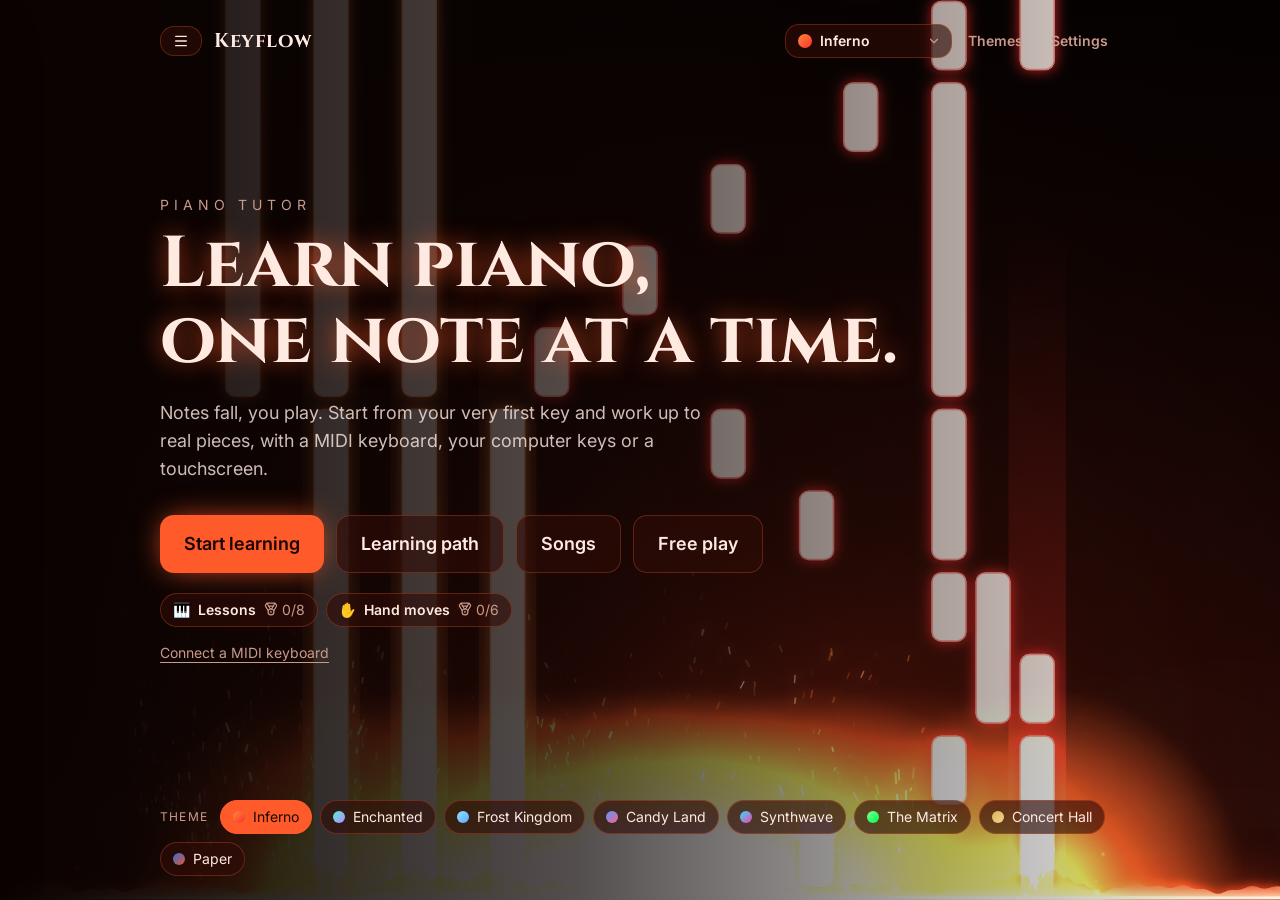
==== commit 4f4a8a8e: "deploy: tomzaku/midi-keyboard@51f372b19d16f69f489f6336e36d78615ce5043b" ====
--- a/index.html
+++ b/index.html
@@ -14,7 +14,7 @@
       rel="stylesheet"
       href="https://fonts.googleapis.com/css2?family=Cinzel:wght@500;700&family=Cinzel+Decorative:wght@700&family=Fredoka:wght@500;700&family=Nunito:wght@500;700;800&family=Orbitron:wght@600;800&family=Playfair+Display:ital,wght@0,600;1,600&family=Fraunces:wght@600&family=Inter:wght@400;500;600;700&family=Share+Tech+Mono&display=swap"
     />
-    <script type="module" crossorigin src="/assets/index-B4y5YrMF.js"></script>
+    <script type="module" crossorigin src="/assets/index-hE5WrdAP.js"></script>
     <link rel="stylesheet" crossorigin href="/assets/index-CMPXCt6Q.css">
   </head>
   <body>
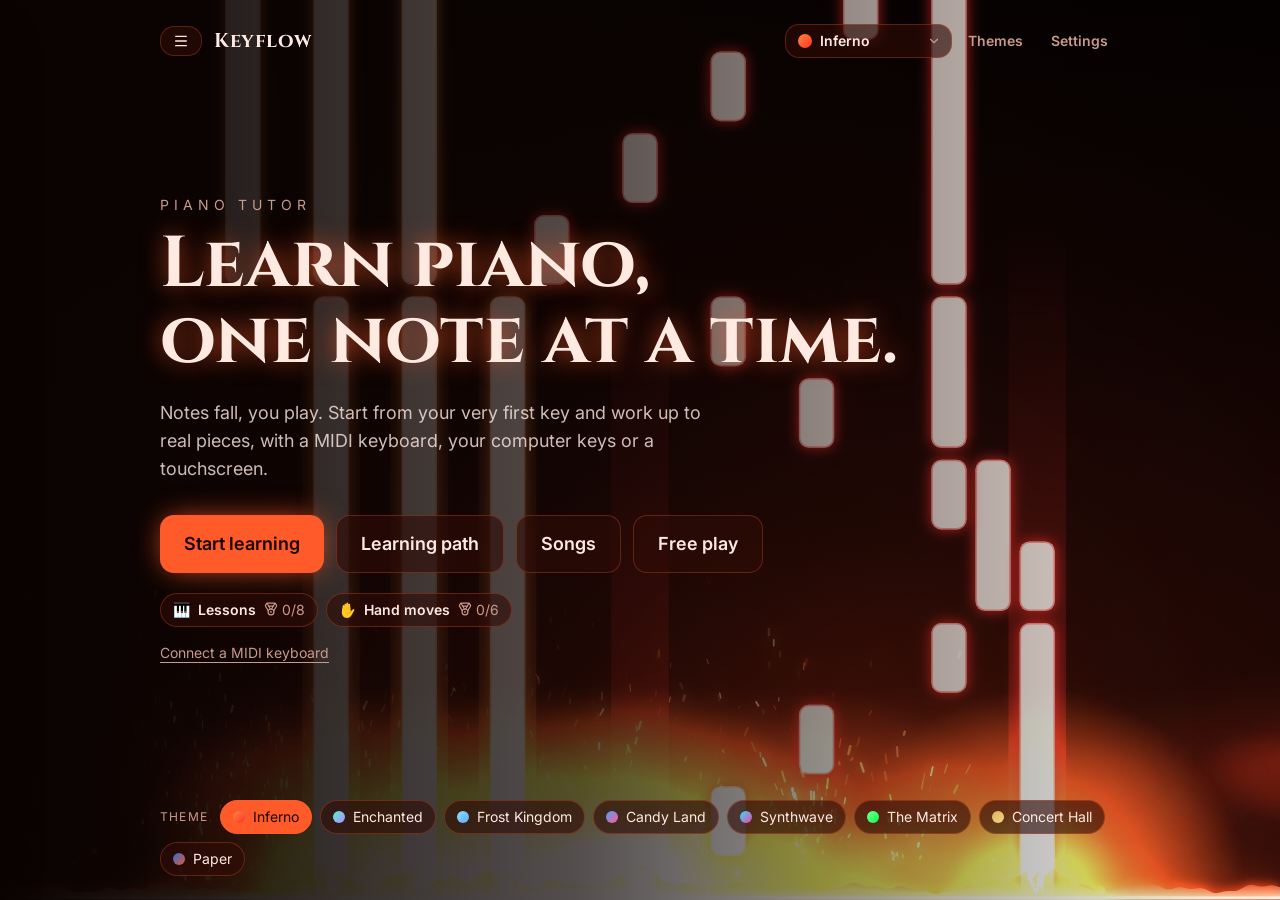
==== commit 782c2030: "deploy: tomzaku/midi-keyboard@f1fe0ba1dbf3abed9c899f07f9297e326e44ef3a" ====
--- a/index.html
+++ b/index.html
@@ -14,7 +14,7 @@
       rel="stylesheet"
       href="https://fonts.googleapis.com/css2?family=Cinzel:wght@500;700&family=Cinzel+Decorative:wght@700&family=Fredoka:wght@500;700&family=Nunito:wght@500;700;800&family=Orbitron:wght@600;800&family=Playfair+Display:ital,wght@0,600;1,600&family=Fraunces:wght@600&family=Inter:wght@400;500;600;700&family=Share+Tech+Mono&display=swap"
     />
-    <script type="module" crossorigin src="/assets/index-hE5WrdAP.js"></script>
+    <script type="module" crossorigin src="/assets/index-BzSZaTlb.js"></script>
     <link rel="stylesheet" crossorigin href="/assets/index-CMPXCt6Q.css">
   </head>
   <body>
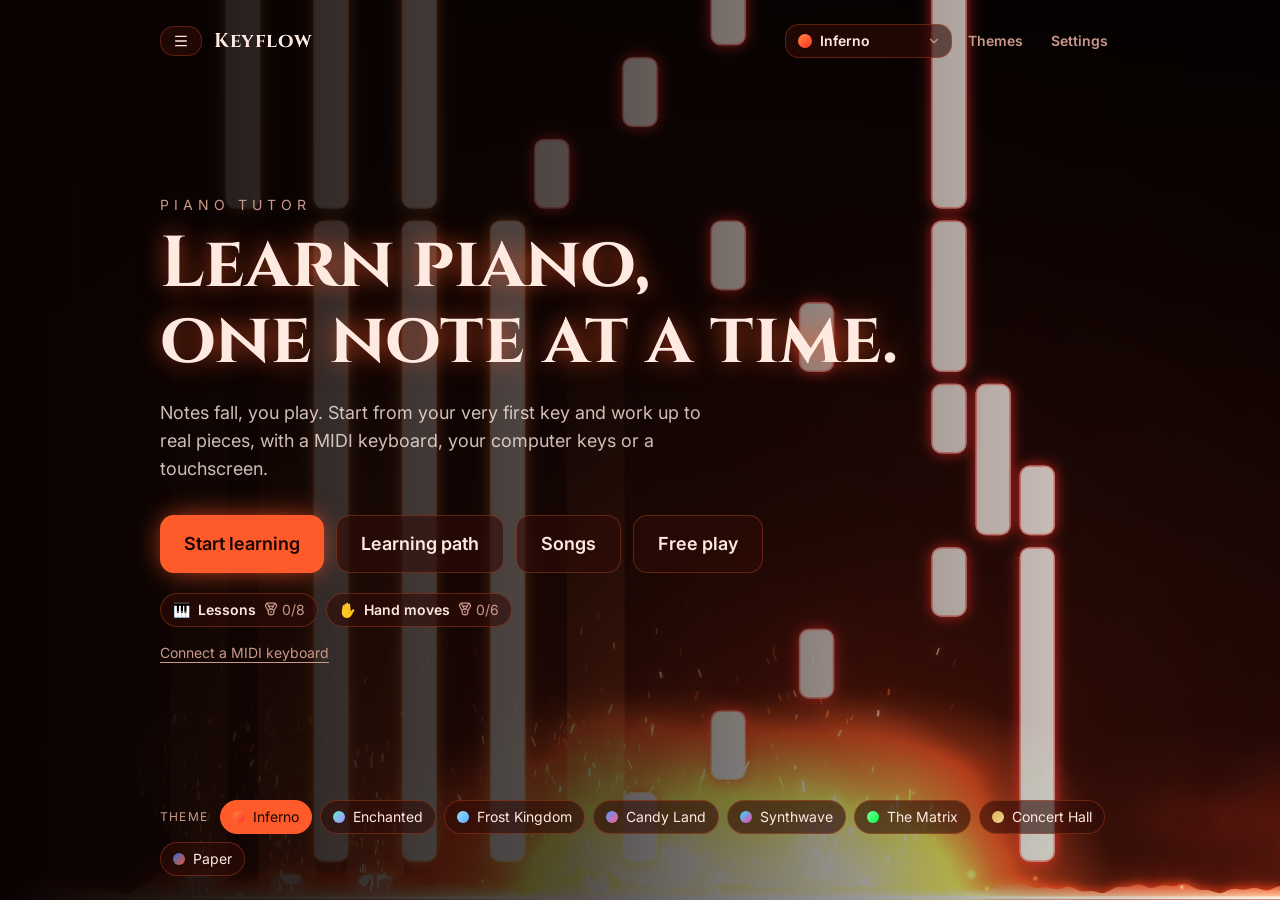
==== commit 0ac0a47f: "deploy: tomzaku/midi-keyboard@582707901ee8080b01fbe5b42f871378a771f675" ====
--- a/index.html
+++ b/index.html
@@ -14,7 +14,7 @@
       rel="stylesheet"
       href="https://fonts.googleapis.com/css2?family=Cinzel:wght@500;700&family=Cinzel+Decorative:wght@700&family=Fredoka:wght@500;700&family=Nunito:wght@500;700;800&family=Orbitron:wght@600;800&family=Playfair+Display:ital,wght@0,600;1,600&family=Fraunces:wght@600&family=Inter:wght@400;500;600;700&family=Share+Tech+Mono&display=swap"
     />
-    <script type="module" crossorigin src="/assets/index-BzSZaTlb.js"></script>
+    <script type="module" crossorigin src="/assets/index-BFLdYGEP.js"></script>
     <link rel="stylesheet" crossorigin href="/assets/index-CMPXCt6Q.css">
   </head>
   <body>
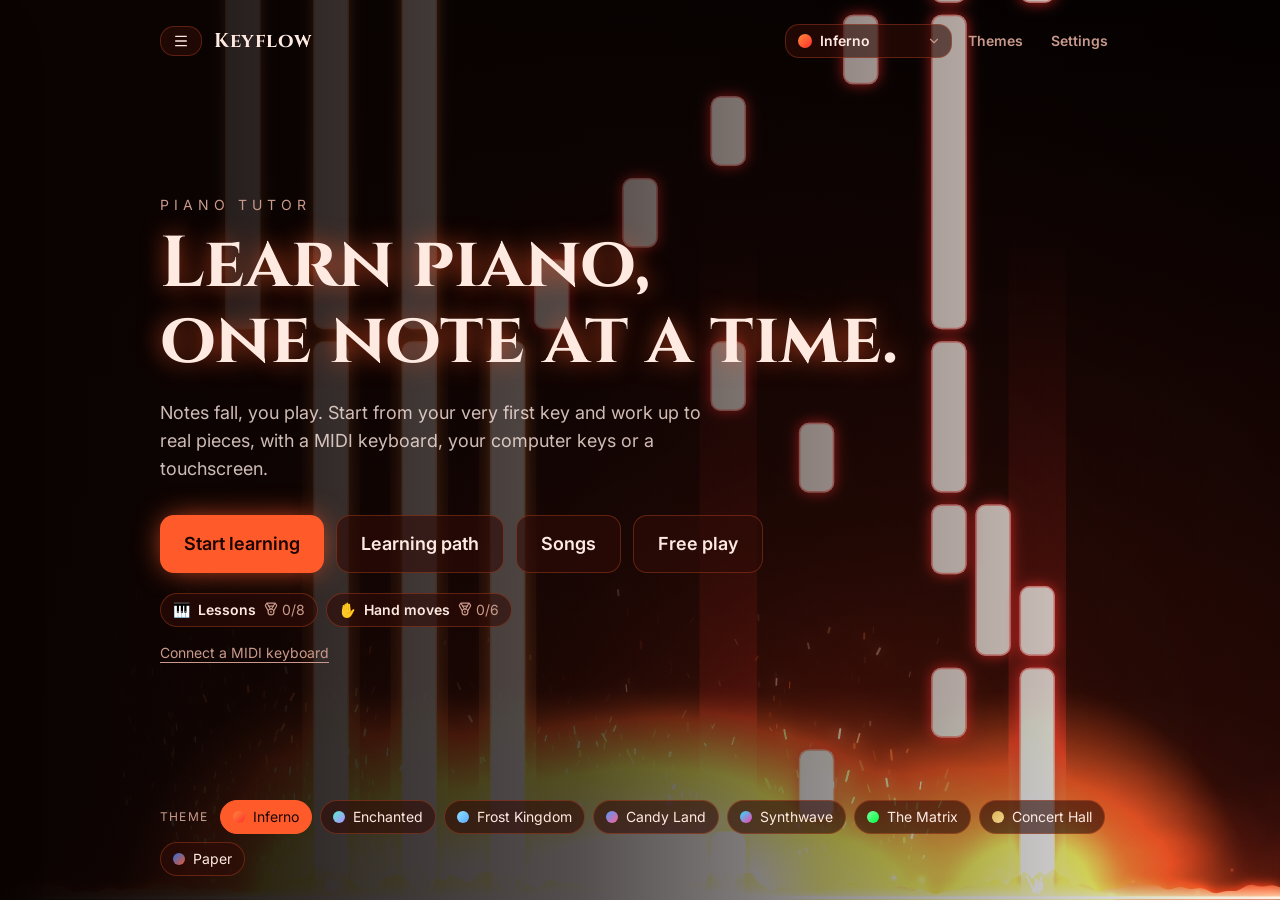
==== commit d141bda3: "deploy: tomzaku/midi-keyboard@2aa0e0dca8ed1edcccce64ceb7662952c9a374f1" ====
--- a/index.html
+++ b/index.html
@@ -14,8 +14,8 @@
       rel="stylesheet"
       href="https://fonts.googleapis.com/css2?family=Cinzel:wght@500;700&family=Cinzel+Decorative:wght@700&family=Fredoka:wght@500;700&family=Nunito:wght@500;700;800&family=Orbitron:wght@600;800&family=Playfair+Display:ital,wght@0,600;1,600&family=Fraunces:wght@600&family=Inter:wght@400;500;600;700&family=Share+Tech+Mono&display=swap"
     />
-    <script type="module" crossorigin src="/assets/index-BFLdYGEP.js"></script>
-    <link rel="stylesheet" crossorigin href="/assets/index-CMPXCt6Q.css">
+    <script type="module" crossorigin src="/assets/index-C2XfjhkD.js"></script>
+    <link rel="stylesheet" crossorigin href="/assets/index-Cph9wAP9.css">
   </head>
   <body>
     <div id="root"></div>
--- a/assets/index-Cph9wAP9.css
+++ b/assets/index-Cph9wAP9.css
@@ -0,0 +1,2 @@
+/*! tailwindcss v4.3.3 | MIT License | https://tailwindcss.com */
+@layer properties{@supports (((-webkit-hyphens:none)) and (not (margin-trim:inline))) or ((-moz-orient:inline) and (not (color:rgb(from red r g b)))){*,:before,:after,::backdrop{--tw-translate-x:0;--tw-translate-y:0;--tw-translate-z:0;--tw-scale-x:1;--tw-scale-y:1;--tw-scale-z:1;--tw-rotate-x:initial;--tw-rotate-y:initial;--tw-rotate-z:initial;--tw-skew-x:initial;--tw-skew-y:initial;--tw-divide-y-reverse:0;--tw-border-style:solid;--tw-gradient-position:initial;--tw-gradient-from:#0000;--tw-gradient-via:#0000;--tw-gradient-to:#0000;--tw-gradient-stops:initial;--tw-gradient-via-stops:initial;--tw-gradient-from-position:0%;--tw-gradient-via-position:50%;--tw-gradient-to-position:100%;--tw-leading:initial;--tw-font-weight:initial;--tw-tracking:initial;--tw-ordinal:initial;--tw-slashed-zero:initial;--tw-numeric-figure:initial;--tw-numeric-spacing:initial;--tw-numeric-fraction:initial;--tw-shadow:0 0 #0000;--tw-shadow-color:initial;--tw-shadow-alpha:100%;--tw-inset-shadow:0 0 #0000;--tw-inset-shadow-color:initial;--tw-inset-shadow-alpha:100%;--tw-ring-color:initial;--tw-ring-shadow:0 0 #0000;--tw-inset-ring-color:initial;--tw-inset-ring-shadow:0 0 #0000;--tw-ring-inset:initial;--tw-ring-offset-width:0px;--tw-ring-offset-color:#fff;--tw-ring-offset-shadow:0 0 #0000;--tw-outline-style:solid;--tw-blur:initial;--tw-brightness:initial;--tw-contrast:initial;--tw-grayscale:initial;--tw-hue-rotate:initial;--tw-invert:initial;--tw-opacity:initial;--tw-saturate:initial;--tw-sepia:initial;--tw-drop-shadow:initial;--tw-drop-shadow-color:initial;--tw-drop-shadow-alpha:100%;--tw-drop-shadow-size:initial;--tw-backdrop-blur:initial;--tw-backdrop-brightness:initial;--tw-backdrop-contrast:initial;--tw-backdrop-grayscale:initial;--tw-backdrop-hue-rotate:initial;--tw-backdrop-invert:initial;--tw-backdrop-opacity:initial;--tw-backdrop-saturate:initial;--tw-backdrop-sepia:initial;--tw-duration:initial;--tw-ease:initial}}}@layer theme{:root,:host{--font-sans:-apple-system, BlinkMacSystemFont, "Segoe UI", Roboto, "Helvetica Neue", "Noto Sans", Arial, sans-serif, "Apple Color Emoji", "Segoe UI Emoji", "Segoe UI Symbol", "Noto Color Emoji";--font-mono:ui-monospace, SFMono-Regular, Menlo, Monaco, Consolas, "Liberation Mono", "Courier New", monospace;--color-black:#000;--color-white:#fff;--spacing:.25rem;--container-sm:24rem;--container-md:28rem;--container-xl:36rem;--container-2xl:42rem;--container-5xl:64rem;--container-6xl:72rem;--text-xs:.75rem;--text-xs--line-height:calc(1 / .75);--text-sm:.875rem;--text-sm--line-height:calc(1.25 / .875);--text-base:1rem;--text-base--line-height:calc(1.5 / 1);--text-lg:1.125rem;--text-lg--line-height:calc(1.75 / 1.125);--text-xl:1.25rem;--text-xl--line-height:calc(1.75 / 1.25);--text-2xl:1.5rem;--text-2xl--line-height:calc(2 / 1.5);--text-3xl:1.875rem;--text-3xl--line-height:calc(2.25 / 1.875);--text-4xl:2.25rem;--text-4xl--line-height:calc(2.5 / 2.25);--text-5xl:3rem;--text-5xl--line-height:1;--text-7xl:4.5rem;--text-7xl--line-height:1;--font-weight-semibold:600;--font-weight-bold:700;--font-weight-extrabold:800;--tracking-wide:.025em;--tracking-wider:.05em;--tracking-widest:.1em;--leading-tight:1.25;--leading-snug:1.375;--leading-relaxed:1.625;--radius-sm:.25rem;--ease-out:cubic-bezier(0, 0, .2, 1);--ease-in-out:cubic-bezier(.4, 0, .2, 1);--animate-spin:spin 1s linear infinite;--blur-sm:8px;--default-transition-duration:.15s;--default-transition-timing-function:cubic-bezier(.4, 0, .2, 1);--default-font-family:var(--font-sans);--default-mono-font-family:var(--font-mono)}}@layer base{*,:after,:before,::backdrop{box-sizing:border-box;border:0 solid;margin:0;padding:0}::file-selector-button{box-sizing:border-box;border:0 solid;margin:0;padding:0}html,:host{-webkit-text-size-adjust:100%;tab-size:4;line-height:1.5;font-family:var(--default-font-family,-apple-system, BlinkMacSystemFont, "Segoe UI", Roboto, "Helvetica Neue", "Noto Sans", Arial, sans-serif, "Apple Color Emoji", "Segoe UI Emoji", "Segoe UI Symbol", "Noto Color Emoji");font-feature-settings:var(--default-font-feature-settings,normal);font-variation-settings:var(--default-font-variation-settings,normal);-webkit-tap-highlight-color:transparent}hr{height:0;color:inherit;border-top-width:1px}abbr:where([title]){-webkit-text-decoration:underline dotted;text-decoration:underline dotted}h1,h2,h3,h4,h5,h6{font-size:inherit;font-weight:inherit}a{color:inherit;-webkit-text-decoration:inherit;-webkit-text-decoration:inherit;-webkit-text-decoration:inherit;-webkit-text-decoration:inherit;text-decoration:inherit}b,strong{font-weight:bolder}code,kbd,samp,pre{font-family:var(--default-mono-font-family,ui-monospace, SFMono-Regular, Menlo, Monaco, Consolas, "Liberation Mono", "Courier New", monospace);font-feature-settings:var(--default-mono-font-feature-settings,normal);font-variation-settings:var(--default-mono-font-variation-settings,normal);font-size:1em}small{font-size:80%}sub,sup{vertical-align:baseline;font-size:75%;line-height:0;position:relative}sub{bottom:-.25em}sup{top:-.5em}table{text-indent:0;border-color:inherit;border-collapse:collapse}:-moz-focusring:where(:not(iframe)){outline:auto}progress{vertical-align:baseline}summary{display:list-item}ol,ul,menu{list-style:none}img,svg,video,canvas,audio,iframe,embed,object{vertical-align:middle;display:block}img,video{max-width:100%;height:auto}button,input,select,optgroup,textarea{font:inherit;font-feature-settings:inherit;font-variation-settings:inherit;letter-spacing:inherit;color:inherit;opacity:1;background-color:#0000;border-radius:0}::file-selector-button{font:inherit;font-feature-settings:inherit;font-variation-settings:inherit;letter-spacing:inherit;color:inherit;opacity:1;background-color:#0000;border-radius:0}:where(select:is([multiple],[size])) optgroup{font-weight:bolder}:where(select:is([multiple],[size])) optgroup option{padding-inline-start:20px}::file-selector-button{margin-inline-end:4px}::placeholder{opacity:1}@supports (not ((-webkit-appearance:-apple-pay-button))) or (contain-intrinsic-size:1px){::placeholder{color:currentColor}@supports (color:color-mix(in lab, red, red)){::placeholder{color:color-mix(in oklab, currentcolor 50%, transparent)}}}textarea{resize:vertical}::-webkit-search-decoration{-webkit-appearance:none}::-webkit-date-and-time-value{min-height:1lh;text-align:inherit}::-webkit-datetime-edit{display:inline-flex}::-webkit-datetime-edit-fields-wrapper{padding:0}::-webkit-datetime-edit{padding-block:0}::-webkit-datetime-edit-year-field{padding-block:0}::-webkit-datetime-edit-month-field{padding-block:0}::-webkit-datetime-edit-day-field{padding-block:0}::-webkit-datetime-edit-hour-field{padding-block:0}::-webkit-datetime-edit-minute-field{padding-block:0}::-webkit-datetime-edit-second-field{padding-block:0}::-webkit-datetime-edit-millisecond-field{padding-block:0}::-webkit-datetime-edit-meridiem-field{padding-block:0}::-webkit-calendar-picker-indicator{line-height:1}:-moz-ui-invalid{box-shadow:none}button,input:where([type=button],[type=reset],[type=submit]){appearance:button}::file-selector-button{appearance:button}::-webkit-inner-spin-button{height:auto}::-webkit-outer-spin-button{height:auto}[hidden]:where(:not([hidden=until-found])){display:none!important}}@layer components;@layer utilities{.pointer-events-none{pointer-events:none}.visible{visibility:visible}.sr-only{clip-path:inset(50%);white-space:nowrap;border-width:0;width:1px;height:1px;margin:-1px;padding:0;position:absolute;overflow:hidden}.absolute{position:absolute}.fixed{position:fixed}.relative{position:relative}.inset-0{inset:0}.inset-x-0{inset-inline:0}.inset-x-\[12\%\]{inset-inline:12%}.inset-y-0{inset-block:0}.top-0{top:0}.top-0\.5{top:calc(var(--spacing) * .5)}.top-1\/2{top:50%}.top-3{top:calc(var(--spacing) * 3)}.top-4{top:calc(var(--spacing) * 4)}.top-14{top:calc(var(--spacing) * 14)}.top-20{top:calc(var(--spacing) * 20)}.top-\[6\%\]{top:6%}.top-\[30\%\]{top:30%}.top-full{top:100%}.right-0{right:0}.right-2{right:calc(var(--spacing) * 2)}.right-2\.5{right:calc(var(--spacing) * 2.5)}.right-3{right:calc(var(--spacing) * 3)}.-bottom-1{bottom:calc(var(--spacing) * -1)}.bottom-2{bottom:calc(var(--spacing) * 2)}.bottom-3{bottom:calc(var(--spacing) * 3)}.bottom-4{bottom:calc(var(--spacing) * 4)}.bottom-\[10\%\]{bottom:10%}.left-0{left:0}.left-0\.5{left:calc(var(--spacing) * .5)}.left-1\/2{left:50%}.left-3{left:calc(var(--spacing) * 3)}.z-10{z-index:10}.z-20{z-index:20}.z-30{z-index:30}.z-40{z-index:40}.z-50{z-index:50}.z-\[3\]{z-index:3}.z-\[4\]{z-index:4}.z-\[5\]{z-index:5}.z-\[15\]{z-index:15}.m-auto{margin:auto}.mx-auto{margin-inline:auto}.mt-0\.5{margin-top:calc(var(--spacing) * .5)}.mt-1{margin-top:var(--spacing)}.mt-2{margin-top:calc(var(--spacing) * 2)}.mt-3{margin-top:calc(var(--spacing) * 3)}.mt-4{margin-top:calc(var(--spacing) * 4)}.mt-5{margin-top:calc(var(--spacing) * 5)}.mt-6{margin-top:calc(var(--spacing) * 6)}.mt-8{margin-top:calc(var(--spacing) * 8)}.mt-auto{margin-top:auto}.mr-1{margin-right:var(--spacing)}.mr-auto{margin-right:auto}.mb-1{margin-bottom:var(--spacing)}.mb-1\.5{margin-bottom:calc(var(--spacing) * 1.5)}.mb-2{margin-bottom:calc(var(--spacing) * 2)}.mb-3{margin-bottom:calc(var(--spacing) * 3)}.mb-4{margin-bottom:calc(var(--spacing) * 4)}.ml-0\.5{margin-left:calc(var(--spacing) * .5)}.ml-auto{margin-left:auto}.block{display:block}.contents{display:contents}.flex{display:flex}.grid{display:grid}.hidden{display:none}.inline{display:inline}.inline-block{display:inline-block}.inline-flex{display:inline-flex}.aspect-\[16\/10\]{aspect-ratio:16/10}.aspect-square{aspect-ratio:1}.size-2{width:calc(var(--spacing) * 2);height:calc(var(--spacing) * 2)}.size-2\.5{width:calc(var(--spacing) * 2.5);height:calc(var(--spacing) * 2.5)}.h-1{height:var(--spacing)}.h-1\.5{height:calc(var(--spacing) * 1.5)}.h-1\/2{height:50%}.h-2{height:calc(var(--spacing) * 2)}.h-2\.5{height:calc(var(--spacing) * 2.5)}.h-3{height:calc(var(--spacing) * 3)}.h-3\.5{height:calc(var(--spacing) * 3.5)}.h-4{height:calc(var(--spacing) * 4)}.h-5{height:calc(var(--spacing) * 5)}.h-5\.5{height:calc(var(--spacing) * 5.5)}.h-7{height:calc(var(--spacing) * 7)}.h-8{height:calc(var(--spacing) * 8)}.h-9{height:calc(var(--spacing) * 9)}.h-10{height:calc(var(--spacing) * 10)}.h-12{height:calc(var(--spacing) * 12)}.h-16{height:calc(var(--spacing) * 16)}.h-28{height:calc(var(--spacing) * 28)}.h-\[60\%\]{height:60%}.h-\[90px\]{height:90px}.h-\[clamp\(110px\,24vh\,230px\)\]{height:clamp(110px,24vh,230px)}.h-full{height:100%}.max-h-56{max-height:calc(var(--spacing) * 56)}.max-h-\[52rem\]{max-height:52rem}.max-h-\[90vh\]{max-height:90vh}.min-h-0{min-height:0}.min-h-5{min-height:calc(var(--spacing) * 5)}.min-h-full{min-height:100%}.w-0\.5{width:calc(var(--spacing) * .5)}.w-2{width:calc(var(--spacing) * 2)}.w-3{width:calc(var(--spacing) * 3)}.w-3\.5{width:calc(var(--spacing) * 3.5)}.w-4{width:calc(var(--spacing) * 4)}.w-5{width:calc(var(--spacing) * 5)}.w-5\.5{width:calc(var(--spacing) * 5.5)}.w-8{width:calc(var(--spacing) * 8)}.w-9{width:calc(var(--spacing) * 9)}.w-10{width:calc(var(--spacing) * 10)}.w-12{width:calc(var(--spacing) * 12)}.w-20{width:calc(var(--spacing) * 20)}.w-36{width:calc(var(--spacing) * 36)}.w-48{width:calc(var(--spacing) * 48)}.w-64{width:calc(var(--spacing) * 64)}.w-\[70\%\]{width:70%}.w-\[96px\]{width:96px}.w-\[min\(40rem\,calc\(100vw-2rem\)\)\]{width:min(40rem,100vw - 2rem)}.w-full{width:100%}.max-w-2xl{max-width:var(--container-2xl)}.max-w-5{max-width:calc(var(--spacing) * 5)}.max-w-5xl{max-width:var(--container-5xl)}.max-w-6xl{max-width:var(--container-6xl)}.max-w-32{max-width:calc(var(--spacing) * 32)}.max-w-\[80vw\]{max-width:80vw}.max-w-md{max-width:var(--container-md)}.max-w-sm{max-width:var(--container-sm)}.max-w-xl{max-width:var(--container-xl)}.min-w-0{min-width:0}.min-w-48{min-width:calc(var(--spacing) * 48)}.flex-1{flex:1}.shrink{flex-shrink:1}.shrink-0{flex-shrink:0}.grow{flex-grow:1}.basis-48{flex-basis:calc(var(--spacing) * 48)}.-translate-x-1\/2{--tw-translate-x:calc(calc(1 / 2 * 100%) * -1);translate:var(--tw-translate-x) var(--tw-translate-y)}.-translate-x-full{--tw-translate-x:-100%;translate:var(--tw-translate-x) var(--tw-translate-y)}.translate-x-0{--tw-translate-x:0px;translate:var(--tw-translate-x) var(--tw-translate-y)}.translate-x-1\/2{--tw-translate-x:calc(1 / 2 * 100%);translate:var(--tw-translate-x) var(--tw-translate-y)}.translate-x-5{--tw-translate-x:calc(var(--spacing) * 5);translate:var(--tw-translate-x) var(--tw-translate-y)}.-translate-y-1\/2{--tw-translate-y:calc(calc(1 / 2 * 100%) * -1);translate:var(--tw-translate-x) var(--tw-translate-y)}.scale-0{--tw-scale-x:0%;--tw-scale-y:0%;--tw-scale-z:0%;scale:var(--tw-scale-x) var(--tw-scale-y)}.scale-100{--tw-scale-x:100%;--tw-scale-y:100%;--tw-scale-z:100%;scale:var(--tw-scale-x) var(--tw-scale-y)}.transform{transform:var(--tw-rotate-x,) var(--tw-rotate-y,) var(--tw-rotate-z,) var(--tw-skew-x,) var(--tw-skew-y,)}.animate-spin{animation:var(--animate-spin)}.cursor-pointer{cursor:pointer}.touch-none{touch-action:none}.resize{resize:both}.list-none{list-style-type:none}.appearance-none{appearance:none}.grid-cols-2{grid-template-columns:repeat(2,minmax(0,1fr))}.grid-cols-4{grid-template-columns:repeat(4,minmax(0,1fr))}.flex-col{flex-direction:column}.flex-wrap{flex-wrap:wrap}.place-items-center{place-items:center}.items-baseline{align-items:baseline}.items-center{align-items:center}.items-start{align-items:flex-start}.justify-between{justify-content:space-between}.justify-center{justify-content:center}.justify-end{justify-content:flex-end}.gap-0\.5{gap:calc(var(--spacing) * .5)}.gap-1{gap:var(--spacing)}.gap-1\.5{gap:calc(var(--spacing) * 1.5)}.gap-2{gap:calc(var(--spacing) * 2)}.gap-3{gap:calc(var(--spacing) * 3)}.gap-4{gap:calc(var(--spacing) * 4)}.gap-5{gap:calc(var(--spacing) * 5)}.gap-10{gap:calc(var(--spacing) * 10)}.gap-x-3{column-gap:calc(var(--spacing) * 3)}.gap-x-4{column-gap:calc(var(--spacing) * 4)}.gap-y-1{row-gap:var(--spacing)}:where(.divide-y>:not(:last-child)){--tw-divide-y-reverse:0;border-bottom-style:var(--tw-border-style);border-top-style:var(--tw-border-style);border-top-width:calc(1px * var(--tw-divide-y-reverse));border-bottom-width:calc(1px * calc(1 - var(--tw-divide-y-reverse)))}:where(.divide-line>:not(:last-child)){border-color:var(--t-border)}.self-end{align-self:flex-end}.truncate{text-overflow:ellipsis;white-space:nowrap;overflow:hidden}.overflow-hidden{overflow:hidden}.overflow-visible{overflow:visible}.overflow-x-auto{overflow-x:auto}.overflow-y-auto{overflow-y:auto}.rounded{border-radius:.25rem}.rounded-\[calc\(var\(--t-radius\)-2px\)\]{border-radius:calc(var(--t-radius) - 2px)}.rounded-full{border-radius:2147483647px}.rounded-theme{border-radius:var(--t-radius)}.rounded-b-sm{border-bottom-right-radius:var(--radius-sm);border-bottom-left-radius:var(--radius-sm)}.border{border-style:var(--tw-border-style);border-width:1px}.border-2{border-style:var(--tw-border-style);border-width:2px}.border-x-0{border-inline-style:var(--tw-border-style);border-inline-width:0}.border-t{border-top-style:var(--tw-border-style);border-top-width:1px}.border-t-0{border-top-style:var(--tw-border-style);border-top-width:0}.border-b{border-bottom-style:var(--tw-border-style);border-bottom-width:1px}.border-dashed{--tw-border-style:dashed;border-style:dashed}.border-\[var\(--t-accent\)\],.border-accent{border-color:var(--t-accent)}.border-accent-2{border-color:var(--t-accent-2)}.border-black\/30{border-color:#0000004d}@supports (color:color-mix(in lab, red, red)){.border-black\/30{border-color:color-mix(in oklab, var(--color-black) 30%, transparent)}}.border-line{border-color:var(--t-border)}.border-white\/80{border-color:#fffc}@supports (color:color-mix(in lab, red, red)){.border-white\/80{border-color:color-mix(in oklab, var(--color-white) 80%, transparent)}}.\!bg-accent{background-color:var(--t-accent)!important}.bg-\[\#1b1b1f\]{background-color:#1b1b1f}.bg-\[\#e5484d\]{background-color:#e5484d}.bg-\[\#ffb224\]{background-color:#ffb224}.bg-accent{background-color:var(--t-accent)}.bg-accent-2{background-color:var(--t-accent-2)}.bg-accent\/10{background-color:var(--t-accent)}@supports (color:color-mix(in lab, red, red)){.bg-accent\/10{background-color:color-mix(in oklab, var(--t-accent) 10%, transparent)}}.bg-bg{background-color:var(--t-bg)}.bg-black\/20{background-color:#0003}@supports (color:color-mix(in lab, red, red)){.bg-black\/20{background-color:color-mix(in oklab, var(--color-black) 20%, transparent)}}.bg-black\/30{background-color:#0000004d}@supports (color:color-mix(in lab, red, red)){.bg-black\/30{background-color:color-mix(in oklab, var(--color-black) 30%, transparent)}}.bg-black\/40{background-color:#0006}@supports (color:color-mix(in lab, red, red)){.bg-black\/40{background-color:color-mix(in oklab, var(--color-black) 40%, transparent)}}.bg-black\/45{background-color:#00000073}@supports (color:color-mix(in lab, red, red)){.bg-black\/45{background-color:color-mix(in oklab, var(--color-black) 45%, transparent)}}.bg-line{background-color:var(--t-border)}.bg-surface{background-color:var(--t-surface)}.bg-surface-2{background-color:var(--t-surface-2)}.bg-transparent{background-color:#0000}.bg-white{background-color:var(--color-white)}.bg-white\/15{background-color:#ffffff26}@supports (color:color-mix(in lab, red, red)){.bg-white\/15{background-color:color-mix(in oklab, var(--color-white) 15%, transparent)}}.bg-white\/85{background-color:#ffffffd9}@supports (color:color-mix(in lab, red, red)){.bg-white\/85{background-color:color-mix(in oklab, var(--color-white) 85%, transparent)}}.bg-gradient-to-r{--tw-gradient-position:to right in oklab;background-image:linear-gradient(var(--tw-gradient-stops))}.from-accent{--tw-gradient-from:var(--t-accent);--tw-gradient-stops:var(--tw-gradient-via-stops,var(--tw-gradient-position), var(--tw-gradient-from) var(--tw-gradient-from-position), var(--tw-gradient-to) var(--tw-gradient-to-position))}.to-accent-2{--tw-gradient-to:var(--t-accent-2);--tw-gradient-stops:var(--tw-gradient-via-stops,var(--tw-gradient-position), var(--tw-gradient-from) var(--tw-gradient-from-position), var(--tw-gradient-to) var(--tw-gradient-to-position))}.p-0{padding:0}.p-0\.5{padding:calc(var(--spacing) * .5)}.p-2{padding:calc(var(--spacing) * 2)}.p-3{padding:calc(var(--spacing) * 3)}.p-4{padding:calc(var(--spacing) * 4)}.p-5{padding:calc(var(--spacing) * 5)}.p-6{padding:calc(var(--spacing) * 6)}.p-8{padding:calc(var(--spacing) * 8)}.px-1{padding-inline:var(--spacing)}.px-2{padding-inline:calc(var(--spacing) * 2)}.px-2\.5{padding-inline:calc(var(--spacing) * 2.5)}.px-3{padding-inline:calc(var(--spacing) * 3)}.px-4{padding-inline:calc(var(--spacing) * 4)}.px-6{padding-inline:calc(var(--spacing) * 6)}.py-0\.5{padding-block:calc(var(--spacing) * .5)}.py-1{padding-block:var(--spacing)}.py-1\.5{padding-block:calc(var(--spacing) * 1.5)}.py-2{padding-block:calc(var(--spacing) * 2)}.py-2\.5{padding-block:calc(var(--spacing) * 2.5)}.py-3{padding-block:calc(var(--spacing) * 3)}.py-3\.5{padding-block:calc(var(--spacing) * 3.5)}.py-4{padding-block:calc(var(--spacing) * 4)}.py-6{padding-block:calc(var(--spacing) * 6)}.py-12{padding-block:calc(var(--spacing) * 12)}.pt-1{padding-top:var(--spacing)}.pt-2{padding-top:calc(var(--spacing) * 2)}.pt-4{padding-top:calc(var(--spacing) * 4)}.pr-7{padding-right:calc(var(--spacing) * 7)}.pb-1{padding-bottom:var(--spacing)}.pb-1\.5{padding-bottom:calc(var(--spacing) * 1.5)}.pb-4{padding-bottom:calc(var(--spacing) * 4)}.pb-8{padding-bottom:calc(var(--spacing) * 8)}.pb-16{padding-bottom:calc(var(--spacing) * 16)}.pl-2{padding-left:calc(var(--spacing) * 2)}.pl-3{padding-left:calc(var(--spacing) * 3)}.text-center{text-align:center}.text-left{text-align:left}.text-right{text-align:right}.align-\[-0\.125em\]{vertical-align:-.125em}.font-display{font-family:var(--t-font-display)}.font-mono{font-family:var(--font-mono)}.text-2xl{font-size:var(--text-2xl);line-height:var(--tw-leading,var(--text-2xl--line-height))}.text-3xl{font-size:var(--text-3xl);line-height:var(--tw-leading,var(--text-3xl--line-height))}.text-4xl{font-size:var(--text-4xl);line-height:var(--tw-leading,var(--text-4xl--line-height))}.text-5xl{font-size:var(--text-5xl);line-height:var(--tw-leading,var(--text-5xl--line-height))}.text-7xl{font-size:var(--text-7xl);line-height:var(--tw-leading,var(--text-7xl--line-height))}.text-base{font-size:var(--text-base);line-height:var(--tw-leading,var(--text-base--line-height))}.text-lg{font-size:var(--text-lg);line-height:var(--tw-leading,var(--text-lg--line-height))}.text-sm{font-size:var(--text-sm);line-height:var(--tw-leading,var(--text-sm--line-height))}.text-xl{font-size:var(--text-xl);line-height:var(--tw-leading,var(--text-xl--line-height))}.text-xs{font-size:var(--text-xs);line-height:var(--tw-leading,var(--text-xs--line-height))}.text-\[9px\]{font-size:9px}.text-\[10px\]{font-size:10px}.text-\[11px\]{font-size:11px}.leading-\[1\.05\]{--tw-leading:1.05;line-height:1.05}.leading-none{--tw-leading:1;line-height:1}.leading-relaxed{--tw-leading:var(--leading-relaxed);line-height:var(--leading-relaxed)}.leading-snug{--tw-leading:var(--leading-snug);line-height:var(--leading-snug)}.leading-tight{--tw-leading:var(--leading-tight);line-height:var(--leading-tight)}.font-bold{--tw-font-weight:var(--font-weight-bold);font-weight:var(--font-weight-bold)}.font-extrabold{--tw-font-weight:var(--font-weight-extrabold);font-weight:var(--font-weight-extrabold)}.font-semibold{--tw-font-weight:var(--font-weight-semibold);font-weight:var(--font-weight-semibold)}.tracking-\[0\.3em\]{--tw-tracking:.3em;letter-spacing:.3em}.tracking-\[0\.25em\]{--tw-tracking:.25em;letter-spacing:.25em}.tracking-\[0\.35em\]{--tw-tracking:.35em;letter-spacing:.35em}.tracking-wide{--tw-tracking:var(--tracking-wide);letter-spacing:var(--tracking-wide)}.tracking-wider{--tw-tracking:var(--tracking-wider);letter-spacing:var(--tracking-wider)}.tracking-widest{--tw-tracking:var(--tracking-widest);letter-spacing:var(--tracking-widest)}.whitespace-nowrap{white-space:nowrap}.\!text-on-accent{color:var(--t-on-accent)!important}.text-\[\#1b1b1f\]{color:#1b1b1f}.text-\[\#e5484d\]{color:#e5484d}.text-accent{color:var(--t-accent)}.text-accent-2{color:var(--t-accent-2)}.text-ink,.text-ink\/80{color:var(--t-text)}@supports (color:color-mix(in lab, red, red)){.text-ink\/80{color:color-mix(in oklab, var(--t-text) 80%, transparent)}}.text-ink\/85{color:var(--t-text)}@supports (color:color-mix(in lab, red, red)){.text-ink\/85{color:color-mix(in oklab, var(--t-text) 85%, transparent)}}.text-ink\/90{color:var(--t-text)}@supports (color:color-mix(in lab, red, red)){.text-ink\/90{color:color-mix(in oklab, var(--t-text) 90%, transparent)}}.text-muted{color:var(--t-muted)}.text-on-accent{color:var(--t-on-accent)}.text-white{color:var(--color-white)}.text-white\/60{color:#fff9}@supports (color:color-mix(in lab, red, red)){.text-white\/60{color:color-mix(in oklab, var(--color-white) 60%, transparent)}}.lowercase{text-transform:lowercase}.uppercase{text-transform:uppercase}.tabular-nums{--tw-numeric-spacing:tabular-nums;font-variant-numeric:var(--tw-ordinal,) var(--tw-slashed-zero,) var(--tw-numeric-figure,) var(--tw-numeric-spacing,) var(--tw-numeric-fraction,)}.underline{text-decoration-line:underline}.underline-offset-4{text-underline-offset:4px}.accent-\[var\(--t-accent\)\]{accent-color:var(--t-accent)}.opacity-0{opacity:0}.opacity-50{opacity:.5}.opacity-60{opacity:.6}.opacity-70{opacity:.7}.opacity-80{opacity:.8}.opacity-100{opacity:1}.shadow{--tw-shadow:0 1px 3px 0 var(--tw-shadow-color,#0000001a), 0 1px 2px -1px var(--tw-shadow-color,#0000001a);box-shadow:var(--tw-inset-shadow), var(--tw-inset-ring-shadow), var(--tw-ring-offset-shadow), var(--tw-ring-shadow), var(--tw-shadow)}.shadow-2xl{--tw-shadow:0 25px 50px -12px var(--tw-shadow-color,#00000040);box-shadow:var(--tw-inset-shadow), var(--tw-inset-ring-shadow), var(--tw-ring-offset-shadow), var(--tw-ring-shadow), var(--tw-shadow)}.shadow-\[0_0_12px_var\(--t-accent\)\]{--tw-shadow:0 0 12px var(--tw-shadow-color,var(--t-accent));box-shadow:var(--tw-inset-shadow), var(--tw-inset-ring-shadow), var(--tw-ring-offset-shadow), var(--tw-ring-shadow), var(--tw-shadow)}.shadow-\[0_0_30px_-6px_var\(--t-accent\)\]{--tw-shadow:0 0 30px -6px var(--tw-shadow-color,var(--t-accent));box-shadow:var(--tw-inset-shadow), var(--tw-inset-ring-shadow), var(--tw-ring-offset-shadow), var(--tw-ring-shadow), var(--tw-shadow)}.shadow-lg{--tw-shadow:0 10px 15px -3px var(--tw-shadow-color,#0000001a), 0 4px 6px -4px var(--tw-shadow-color,#0000001a);box-shadow:var(--tw-inset-shadow), var(--tw-inset-ring-shadow), var(--tw-ring-offset-shadow), var(--tw-ring-shadow), var(--tw-shadow)}.shadow-md{--tw-shadow:0 4px 6px -1px var(--tw-shadow-color,#0000001a), 0 2px 4px -2px var(--tw-shadow-color,#0000001a);box-shadow:var(--tw-inset-shadow), var(--tw-inset-ring-shadow), var(--tw-ring-offset-shadow), var(--tw-ring-shadow), var(--tw-shadow)}.ring{--tw-ring-shadow:var(--tw-ring-inset,) 0 0 0 calc(1px + var(--tw-ring-offset-width)) var(--tw-ring-color,currentcolor);box-shadow:var(--tw-inset-shadow), var(--tw-inset-ring-shadow), var(--tw-ring-offset-shadow), var(--tw-ring-shadow), var(--tw-shadow)}.ring-2{--tw-ring-shadow:var(--tw-ring-inset,) 0 0 0 calc(2px + var(--tw-ring-offset-width)) var(--tw-ring-color,currentcolor);box-shadow:var(--tw-inset-shadow), var(--tw-inset-ring-shadow), var(--tw-ring-offset-shadow), var(--tw-ring-shadow), var(--tw-shadow)}.ring-\[var\(--t-accent\)\],.ring-accent{--tw-ring-color:var(--t-accent)}.ring-ink\/60{--tw-ring-color:var(--t-text)}@supports (color:color-mix(in lab, red, red)){.ring-ink\/60{--tw-ring-color:color-mix(in oklab, var(--t-text) 60%, transparent)}}.outline{outline-style:var(--tw-outline-style);outline-width:1px}.blur{--tw-blur:blur(8px);filter:var(--tw-blur,) var(--tw-brightness,) var(--tw-contrast,) var(--tw-grayscale,) var(--tw-hue-rotate,) var(--tw-invert,) var(--tw-saturate,) var(--tw-sepia,) var(--tw-drop-shadow,)}.filter{filter:var(--tw-blur,) var(--tw-brightness,) var(--tw-contrast,) var(--tw-grayscale,) var(--tw-hue-rotate,) var(--tw-invert,) var(--tw-saturate,) var(--tw-sepia,) var(--tw-drop-shadow,)}.backdrop-blur-\[2px\]{--tw-backdrop-blur:blur(2px);-webkit-backdrop-filter:var(--tw-backdrop-blur,) var(--tw-backdrop-brightness,) var(--tw-backdrop-contrast,) var(--tw-backdrop-grayscale,) var(--tw-backdrop-hue-rotate,) var(--tw-backdrop-invert,) var(--tw-backdrop-opacity,) var(--tw-backdrop-saturate,) var(--tw-backdrop-sepia,);backdrop-filter:var(--tw-backdrop-blur,) var(--tw-backdrop-brightness,) var(--tw-backdrop-contrast,) var(--tw-backdrop-grayscale,) var(--tw-backdrop-hue-rotate,) var(--tw-backdrop-invert,) var(--tw-backdrop-opacity,) var(--tw-backdrop-saturate,) var(--tw-backdrop-sepia,)}.backdrop-blur-sm{--tw-backdrop-blur:blur(var(--blur-sm));-webkit-backdrop-filter:var(--tw-backdrop-blur,) var(--tw-backdrop-brightness,) var(--tw-backdrop-contrast,) var(--tw-backdrop-grayscale,) var(--tw-backdrop-hue-rotate,) var(--tw-backdrop-invert,) var(--tw-backdrop-opacity,) var(--tw-backdrop-saturate,) var(--tw-backdrop-sepia,);backdrop-filter:var(--tw-backdrop-blur,) var(--tw-backdrop-brightness,) var(--tw-backdrop-contrast,) var(--tw-backdrop-grayscale,) var(--tw-backdrop-hue-rotate,) var(--tw-backdrop-invert,) var(--tw-backdrop-opacity,) var(--tw-backdrop-saturate,) var(--tw-backdrop-sepia,)}.transition{transition-property:color,background-color,border-color,outline-color,text-decoration-color,fill,stroke,--tw-gradient-from,--tw-gradient-via,--tw-gradient-to,opacity,box-shadow,transform,translate,scale,rotate,filter,-webkit-backdrop-filter,backdrop-filter,display,content-visibility,overlay,pointer-events;transition-timing-function:var(--tw-ease,var(--default-transition-timing-function));transition-duration:var(--tw-duration,var(--default-transition-duration))}.transition-\[height\]{transition-property:height;transition-timing-function:var(--tw-ease,var(--default-transition-timing-function));transition-duration:var(--tw-duration,var(--default-transition-duration))}.transition-\[transform\,background\,box-shadow\]{transition-property:transform,background,box-shadow;transition-timing-function:var(--tw-ease,var(--default-transition-timing-function));transition-duration:var(--tw-duration,var(--default-transition-duration))}.transition-\[width\]{transition-property:width;transition-timing-function:var(--tw-ease,var(--default-transition-timing-function));transition-duration:var(--tw-duration,var(--default-transition-duration))}.transition-opacity{transition-property:opacity;transition-timing-function:var(--tw-ease,var(--default-transition-timing-function));transition-duration:var(--tw-duration,var(--default-transition-duration))}.transition-transform{transition-property:transform,translate,scale,rotate;transition-timing-function:var(--tw-ease,var(--default-transition-timing-function));transition-duration:var(--tw-duration,var(--default-transition-duration))}.duration-75{--tw-duration:75ms;transition-duration:75ms}.duration-100{--tw-duration:.1s;transition-duration:.1s}.duration-150{--tw-duration:.15s;transition-duration:.15s}.duration-200{--tw-duration:.2s;transition-duration:.2s}.ease-in-out{--tw-ease:var(--ease-in-out);transition-timing-function:var(--ease-in-out)}.ease-out{--tw-ease:var(--ease-out);transition-timing-function:var(--ease-out)}.outline-none{--tw-outline-style:none;outline-style:none}.select-none{-webkit-user-select:none;user-select:none}.group-focus-within\/players\:flex:is(:where(.group\/players):focus-within *){display:flex}@media (hover:hover){.group-hover\:h-2\.5:is(:where(.group):hover *){height:calc(var(--spacing) * 2.5)}.group-hover\:-translate-y-0\.5:is(:where(.group):hover *){--tw-translate-y:calc(var(--spacing) * -.5);translate:var(--tw-translate-x) var(--tw-translate-y)}.group-hover\:scale-100:is(:where(.group):hover *){--tw-scale-x:100%;--tw-scale-y:100%;--tw-scale-z:100%;scale:var(--tw-scale-x) var(--tw-scale-y)}.group-hover\:brightness-125:is(:where(.group):hover *){--tw-brightness:brightness(125%);filter:var(--tw-blur,) var(--tw-brightness,) var(--tw-contrast,) var(--tw-grayscale,) var(--tw-hue-rotate,) var(--tw-invert,) var(--tw-saturate,) var(--tw-sepia,) var(--tw-drop-shadow,)}.group-hover\/players\:flex:is(:where(.group\/players):hover *){display:flex}.group-hover\/row\:block:is(:where(.group\/row):hover *){display:block}}.backdrop\:bg-black\/60::backdrop{background-color:#0009}@supports (color:color-mix(in lab, red, red)){.backdrop\:bg-black\/60::backdrop{background-color:color-mix(in oklab, var(--color-black) 60%, transparent)}}.last\:border-b-0:last-child{border-bottom-style:var(--tw-border-style);border-bottom-width:0}@media (hover:hover){.hover\:-translate-y-1:hover{--tw-translate-y:calc(var(--spacing) * -1);translate:var(--tw-translate-x) var(--tw-translate-y)}.hover\:bg-surface-2:hover{background-color:var(--t-surface-2)}.hover\:text-ink:hover{color:var(--t-text)}.hover\:opacity-100:hover{opacity:1}.hover\:brightness-110:hover{--tw-brightness:brightness(110%);filter:var(--tw-blur,) var(--tw-brightness,) var(--tw-contrast,) var(--tw-grayscale,) var(--tw-hue-rotate,) var(--tw-invert,) var(--tw-saturate,) var(--tw-sepia,) var(--tw-drop-shadow,)}.hover\:brightness-125:hover{--tw-brightness:brightness(125%);filter:var(--tw-blur,) var(--tw-brightness,) var(--tw-contrast,) var(--tw-grayscale,) var(--tw-hue-rotate,) var(--tw-invert,) var(--tw-saturate,) var(--tw-sepia,) var(--tw-drop-shadow,)}}.focus-visible\:ring-2:focus-visible{--tw-ring-shadow:var(--tw-ring-inset,) 0 0 0 calc(2px + var(--tw-ring-offset-width)) var(--tw-ring-color,currentcolor);box-shadow:var(--tw-inset-shadow), var(--tw-inset-ring-shadow), var(--tw-ring-offset-shadow), var(--tw-ring-shadow), var(--tw-shadow)}.focus-visible\:ring-accent:focus-visible{--tw-ring-color:var(--t-accent)}.active\:scale-\[0\.97\]:active{scale:.97}.disabled\:opacity-40:disabled{opacity:.4}.disabled\:opacity-60:disabled{opacity:.6}@media (prefers-reduced-motion:reduce){.motion-reduce\:transition-none{transition-property:none}}@media (width>=40rem){.sm\:block{display:block}.sm\:inline{display:inline}.sm\:h-\[140px\]{height:140px}.sm\:w-\[150px\]{width:150px}.sm\:grid-cols-2{grid-template-columns:repeat(2,minmax(0,1fr))}.sm\:grid-cols-3{grid-template-columns:repeat(3,minmax(0,1fr))}.sm\:p-6{padding:calc(var(--spacing) * 6)}.sm\:p-8{padding:calc(var(--spacing) * 8)}.sm\:px-8{padding-inline:calc(var(--spacing) * 8)}.sm\:text-7xl{font-size:var(--text-7xl);line-height:var(--tw-leading,var(--text-7xl--line-height))}.sm\:text-xs{font-size:var(--text-xs);line-height:var(--tw-leading,var(--text-xs--line-height))}}@media (width>=64rem){.lg\:inline{display:inline}.lg\:grid-cols-3{grid-template-columns:repeat(3,minmax(0,1fr))}}.\[\&\>option\]\:bg-bg>option{background-color:var(--t-bg)}}:root{--t-bg:#0a0302;--t-surface:#300c079e;--t-surface-2:#50140a8c;--t-border:#ff603047;--t-text:#ffeae2;--t-muted:#c99a8c;--t-accent:#ff5a2a;--t-accent-2:#ffb347;--t-on-accent:#1a0402;--t-radius:14px;--t-font-display:"Cinzel", serif;--t-font-body:"Inter", sans-serif;--t-key-white:#f3e4de;--t-key-black:#1a0907;--t-key-edge:#3a120c;--t-key-label:#8a4a3c;--t-key-hint:#ffb347}html,body,#root{height:100%}body{background:var(--t-bg);color:var(--t-text);font-family:var(--t-font-body);-webkit-font-smoothing:antialiased;overscroll-behavior:none;margin:0;transition:background-color .4s}button{cursor:pointer}button:disabled{cursor:default}:focus-visible{outline:2px solid var(--t-accent-2);outline-offset:2px}.glass{background:var(--t-surface);border:1px solid var(--t-border);-webkit-backdrop-filter:blur(14px)saturate(1.2)}.text-glow{text-shadow:0 0 24px var(--t-accent)}@supports (color:color-mix(in lab, red, red)){.text-glow{text-shadow:0 0 24px color-mix(in srgb, var(--t-accent) 70%, transparent)}}[data-theme=candy] .text-glow,[data-theme=paper] .text-glow{text-shadow:none}@keyframes hint-pulse{0%,to{opacity:.35}50%{opacity:1}}.finger-active{filter:drop-shadow(0 0 6px var(--fc));animation:.9s ease-in-out infinite finger-pulse}@keyframes finger-pulse{0%,to{opacity:1}50%{opacity:.72}}.hand-zone{transition-property:left,width;transition-duration:.55s;transition-timing-function:cubic-bezier(.45,0,.25,1)}@keyframes zone-ghost{0%{opacity:.9}to{opacity:.4}}@keyframes zone-arrow{0%{clip-path:inset(0 100% 0 0);opacity:1}45%{clip-path:inset(0);opacity:1}to{clip-path:inset(0);opacity:0}}@keyframes zone-arrow-rev{0%{clip-path:inset(0 0 0 100%);opacity:1}45%{clip-path:inset(0);opacity:1}to{clip-path:inset(0);opacity:0}}@keyframes shift-pop{0%{opacity:0;transform:translate(-50%,6px)scale(.6)}60%{opacity:1;transform:translate(-50%,-2px)scale(1.08)}to{transform:translate(-50%)scale(1)}}@keyframes shift-nudge{0%,to{transform:translate(0)}50%{transform:translateX(var(--nudge,8px))}}@keyframes thumb-tuck{0%,to{transform:translate(0)rotate(0)}50%{transform:translate(var(--tuck-x,10px), -6px) rotate(var(--tuck-r,25deg))}}@keyframes finger-arch{0%,to{transform:translateY(0)scale(1)}50%{transform:translateY(-9px)scale(.92)}}.hand-part{transition-property:left,width;transition-timing-function:cubic-bezier(.45,0,.25,1)}@keyframes hand-travel{0%{left:var(--from);opacity:0}12%{left:var(--from);opacity:.95}62%{left:var(--to);opacity:.95}85%{left:var(--to);opacity:.95}to{left:var(--to);opacity:0}}@keyframes hand-thumb-under{0%,15%{transform:rotate(var(--thumb-r)) translateX(0)}45%{transform:rotate(0deg) translateX(var(--under-x)) scale(.85)}70%,to{transform:rotate(var(--thumb-r)) translateX(0)}}@keyframes hand-cross-over{0%,15%{transform:translateY(0)scale(1)}40%{transform:translateY(-22%)scale(1.08)}65%,to{transform:translateY(0)scale(1)}}@keyframes finger-press{0%,to{transform:translateY(0)}50%{transform:translateY(6%)}}.hand-travel{animation:1.8s cubic-bezier(.45,0,.3,1) infinite hand-travel}.hand-travel .travel-thumb{animation:1.8s ease-in-out infinite hand-thumb-under}.hand-travel .travel-cross{animation:1.8s ease-in-out infinite hand-cross-over}.finger-press{animation:.9s ease-in-out infinite finger-press}@keyframes reach-nudge{0%,to{transform:translate(-50%)}50%{transform:translateX(calc(-50% + var(--reach-dir,1) * 6px))}}.reach-bubble{animation:.8s ease-in-out infinite reach-nudge}.shift-label{animation:.45s cubic-bezier(.2,.9,.3,1.3) both shift-pop}.shift-nudge{animation:.9s ease-in-out infinite shift-nudge}.thumb-tuck,.finger-arch{transform-box:fill-box;transform-origin:50% 100%}.thumb-tuck{animation:1s ease-in-out infinite thumb-tuck}.finger-arch{animation:1s ease-in-out infinite finger-arch}@keyframes rise-in{0%{opacity:0;transform:translateY(14px)}to{opacity:1;transform:none}}@keyframes star-pop{0%{opacity:0;transform:scale(0)rotate(-40deg)}70%{opacity:1;transform:scale(1.25)rotate(8deg)}to{transform:scale(1)rotate(0)}}@keyframes judge-pop{0%{opacity:0;transform:translate(-50%,10px)scale(.6)}18%{opacity:1;transform:translate(-50%)scale(1.12)}30%{transform:translate(-50%)scale(1)}75%{opacity:1}to{opacity:0;transform:translate(-50%,-18px)}}.animate-judge{animation:1.1s ease-out both judge-pop;transform:translate(-50%);box-shadow:0 4px 14px #00000059}.animate-rise{animation:.5s cubic-bezier(.2,.8,.2,1) both rise-in}.animate-star{animation:.5s cubic-bezier(.2,.8,.2,1) both star-pop}@media (prefers-reduced-motion:reduce){.animate-rise,.animate-star,.animate-judge,.finger-active,.shift-nudge,.thumb-tuck,.finger-arch,.finger-press,.reach-bubble,.hand-travel .travel-thumb,.hand-travel .travel-cross{animation:none}.hand-travel{opacity:.9;animation:none;left:var(--to)!important}.hand-zone,.hand-part{transition:none}}@property --tw-translate-x{syntax:"*";inherits:false;initial-value:0}@property --tw-translate-y{syntax:"*";inherits:false;initial-value:0}@property --tw-translate-z{syntax:"*";inherits:false;initial-value:0}@property --tw-scale-x{syntax:"*";inherits:false;initial-value:1}@property --tw-scale-y{syntax:"*";inherits:false;initial-value:1}@property --tw-scale-z{syntax:"*";inherits:false;initial-value:1}@property --tw-rotate-x{syntax:"*";inherits:false}@property --tw-rotate-y{syntax:"*";inherits:false}@property --tw-rotate-z{syntax:"*";inherits:false}@property --tw-skew-x{syntax:"*";inherits:false}@property --tw-skew-y{syntax:"*";inherits:false}@property --tw-divide-y-reverse{syntax:"*";inherits:false;initial-value:0}@property --tw-border-style{syntax:"*";inherits:false;initial-value:solid}@property --tw-gradient-position{syntax:"*";inherits:false}@property --tw-gradient-from{syntax:"<color>";inherits:false;initial-value:#0000}@property --tw-gradient-via{syntax:"<color>";inherits:false;initial-value:#0000}@property --tw-gradient-to{syntax:"<color>";inherits:false;initial-value:#0000}@property --tw-gradient-stops{syntax:"*";inherits:false}@property --tw-gradient-via-stops{syntax:"*";inherits:false}@property --tw-gradient-from-position{syntax:"<length-percentage>";inherits:false;initial-value:0%}@property --tw-gradient-via-position{syntax:"<length-percentage>";inherits:false;initial-value:50%}@property --tw-gradient-to-position{syntax:"<length-percentage>";inherits:false;initial-value:100%}@property --tw-leading{syntax:"*";inherits:false}@property --tw-font-weight{syntax:"*";inherits:false}@property --tw-tracking{syntax:"*";inherits:false}@property --tw-ordinal{syntax:"*";inherits:false}@property --tw-slashed-zero{syntax:"*";inherits:false}@property --tw-numeric-figure{syntax:"*";inherits:false}@property --tw-numeric-spacing{syntax:"*";inherits:false}@property --tw-numeric-fraction{syntax:"*";inherits:false}@property --tw-shadow{syntax:"*";inherits:false;initial-value:0 0 #0000}@property --tw-shadow-color{syntax:"*";inherits:false}@property --tw-shadow-alpha{syntax:"<percentage>";inherits:false;initial-value:100%}@property --tw-inset-shadow{syntax:"*";inherits:false;initial-value:0 0 #0000}@property --tw-inset-shadow-color{syntax:"*";inherits:false}@property --tw-inset-shadow-alpha{syntax:"<percentage>";inherits:false;initial-value:100%}@property --tw-ring-color{syntax:"*";inherits:false}@property --tw-ring-shadow{syntax:"*";inherits:false;initial-value:0 0 #0000}@property --tw-inset-ring-color{syntax:"*";inherits:false}@property --tw-inset-ring-shadow{syntax:"*";inherits:false;initial-value:0 0 #0000}@property --tw-ring-inset{syntax:"*";inherits:false}@property --tw-ring-offset-width{syntax:"<length>";inherits:false;initial-value:0}@property --tw-ring-offset-color{syntax:"*";inherits:false;initial-value:#fff}@property --tw-ring-offset-shadow{syntax:"*";inherits:false;initial-value:0 0 #0000}@property --tw-outline-style{syntax:"*";inherits:false;initial-value:solid}@property --tw-blur{syntax:"*";inherits:false}@property --tw-brightness{syntax:"*";inherits:false}@property --tw-contrast{syntax:"*";inherits:false}@property --tw-grayscale{syntax:"*";inherits:false}@property --tw-hue-rotate{syntax:"*";inherits:false}@property --tw-invert{syntax:"*";inherits:false}@property --tw-opacity{syntax:"*";inherits:false}@property --tw-saturate{syntax:"*";inherits:false}@property --tw-sepia{syntax:"*";inherits:false}@property --tw-drop-shadow{syntax:"*";inherits:false}@property --tw-drop-shadow-color{syntax:"*";inherits:false}@property --tw-drop-shadow-alpha{syntax:"<percentage>";inherits:false;initial-value:100%}@property --tw-drop-shadow-size{syntax:"*";inherits:false}@property --tw-backdrop-blur{syntax:"*";inherits:false}@property --tw-backdrop-brightness{syntax:"*";inherits:false}@property --tw-backdrop-contrast{syntax:"*";inherits:false}@property --tw-backdrop-grayscale{syntax:"*";inherits:false}@property --tw-backdrop-hue-rotate{syntax:"*";inherits:false}@property --tw-backdrop-invert{syntax:"*";inherits:false}@property --tw-backdrop-opacity{syntax:"*";inherits:false}@property --tw-backdrop-saturate{syntax:"*";inherits:false}@property --tw-backdrop-sepia{syntax:"*";inherits:false}@property --tw-duration{syntax:"*";inherits:false}@property --tw-ease{syntax:"*";inherits:false}@keyframes spin{to{transform:rotate(360deg)}}
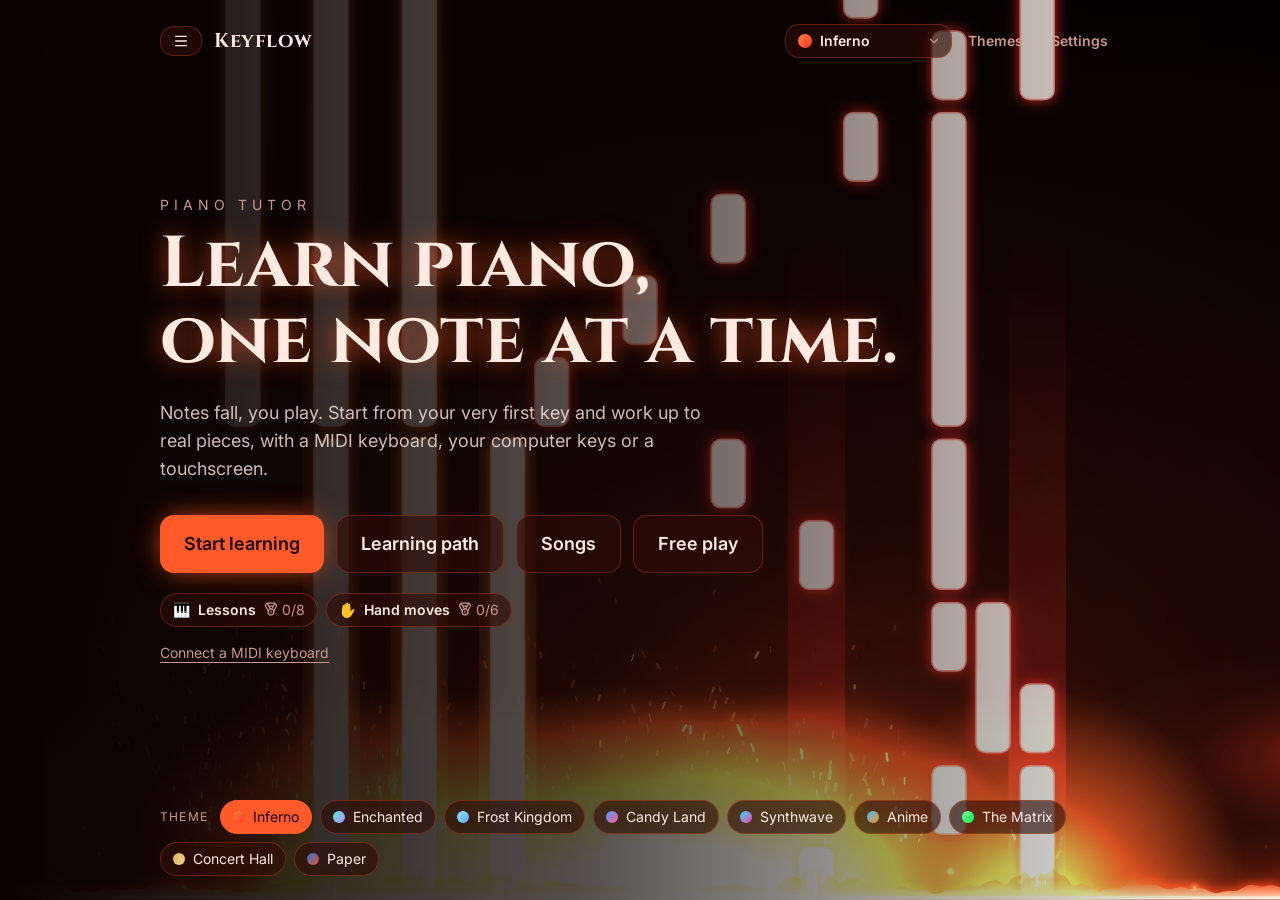
==== commit 1baea9d1: "deploy: tomzaku/midi-keyboard@210b84b84c1b26b47982c717cc17c11554cc492c" ====
--- a/index.html
+++ b/index.html
@@ -14,8 +14,8 @@
       rel="stylesheet"
       href="https://fonts.googleapis.com/css2?family=Cinzel:wght@500;700&family=Cinzel+Decorative:wght@700&family=Fredoka:wght@500;700&family=Nunito:wght@500;700;800&family=Orbitron:wght@600;800&family=Playfair+Display:ital,wght@0,600;1,600&family=Fraunces:wght@600&family=Inter:wght@400;500;600;700&family=Share+Tech+Mono&display=swap"
     />
-    <script type="module" crossorigin src="/assets/index-C2XfjhkD.js"></script>
-    <link rel="stylesheet" crossorigin href="/assets/index-Cph9wAP9.css">
+    <script type="module" crossorigin src="/assets/index-BKKaJDjX.js"></script>
+    <link rel="stylesheet" crossorigin href="/assets/index-DKPwiiLp.css">
   </head>
   <body>
     <div id="root"></div>
--- a/assets/index-DKPwiiLp.css
+++ b/assets/index-DKPwiiLp.css
@@ -0,0 +1,2 @@
+/*! tailwindcss v4.3.3 | MIT License | https://tailwindcss.com */
+@layer properties{@supports (((-webkit-hyphens:none)) and (not (margin-trim:inline))) or ((-moz-orient:inline) and (not (color:rgb(from red r g b)))){*,:before,:after,::backdrop{--tw-translate-x:0;--tw-translate-y:0;--tw-translate-z:0;--tw-scale-x:1;--tw-scale-y:1;--tw-scale-z:1;--tw-rotate-x:initial;--tw-rotate-y:initial;--tw-rotate-z:initial;--tw-skew-x:initial;--tw-skew-y:initial;--tw-divide-y-reverse:0;--tw-border-style:solid;--tw-gradient-position:initial;--tw-gradient-from:#0000;--tw-gradient-via:#0000;--tw-gradient-to:#0000;--tw-gradient-stops:initial;--tw-gradient-via-stops:initial;--tw-gradient-from-position:0%;--tw-gradient-via-position:50%;--tw-gradient-to-position:100%;--tw-leading:initial;--tw-font-weight:initial;--tw-tracking:initial;--tw-ordinal:initial;--tw-slashed-zero:initial;--tw-numeric-figure:initial;--tw-numeric-spacing:initial;--tw-numeric-fraction:initial;--tw-shadow:0 0 #0000;--tw-shadow-color:initial;--tw-shadow-alpha:100%;--tw-inset-shadow:0 0 #0000;--tw-inset-shadow-color:initial;--tw-inset-shadow-alpha:100%;--tw-ring-color:initial;--tw-ring-shadow:0 0 #0000;--tw-inset-ring-color:initial;--tw-inset-ring-shadow:0 0 #0000;--tw-ring-inset:initial;--tw-ring-offset-width:0px;--tw-ring-offset-color:#fff;--tw-ring-offset-shadow:0 0 #0000;--tw-outline-style:solid;--tw-blur:initial;--tw-brightness:initial;--tw-contrast:initial;--tw-grayscale:initial;--tw-hue-rotate:initial;--tw-invert:initial;--tw-opacity:initial;--tw-saturate:initial;--tw-sepia:initial;--tw-drop-shadow:initial;--tw-drop-shadow-color:initial;--tw-drop-shadow-alpha:100%;--tw-drop-shadow-size:initial;--tw-backdrop-blur:initial;--tw-backdrop-brightness:initial;--tw-backdrop-contrast:initial;--tw-backdrop-grayscale:initial;--tw-backdrop-hue-rotate:initial;--tw-backdrop-invert:initial;--tw-backdrop-opacity:initial;--tw-backdrop-saturate:initial;--tw-backdrop-sepia:initial;--tw-duration:initial;--tw-ease:initial}}}@layer theme{:root,:host{--font-sans:-apple-system, BlinkMacSystemFont, "Segoe UI", Roboto, "Helvetica Neue", "Noto Sans", Arial, sans-serif, "Apple Color Emoji", "Segoe UI Emoji", "Segoe UI Symbol", "Noto Color Emoji";--font-mono:ui-monospace, SFMono-Regular, Menlo, Monaco, Consolas, "Liberation Mono", "Courier New", monospace;--color-black:#000;--color-white:#fff;--spacing:.25rem;--container-sm:24rem;--container-md:28rem;--container-xl:36rem;--container-2xl:42rem;--container-4xl:56rem;--container-5xl:64rem;--container-6xl:72rem;--text-xs:.75rem;--text-xs--line-height:calc(1 / .75);--text-sm:.875rem;--text-sm--line-height:calc(1.25 / .875);--text-base:1rem;--text-base--line-height:calc(1.5 / 1);--text-lg:1.125rem;--text-lg--line-height:calc(1.75 / 1.125);--text-xl:1.25rem;--text-xl--line-height:calc(1.75 / 1.25);--text-2xl:1.5rem;--text-2xl--line-height:calc(2 / 1.5);--text-3xl:1.875rem;--text-3xl--line-height:calc(2.25 / 1.875);--text-4xl:2.25rem;--text-4xl--line-height:calc(2.5 / 2.25);--text-5xl:3rem;--text-5xl--line-height:1;--text-7xl:4.5rem;--text-7xl--line-height:1;--font-weight-semibold:600;--font-weight-bold:700;--font-weight-extrabold:800;--tracking-wide:.025em;--tracking-wider:.05em;--tracking-widest:.1em;--leading-tight:1.25;--leading-snug:1.375;--leading-relaxed:1.625;--radius-sm:.25rem;--radius-md:.375rem;--ease-out:cubic-bezier(0, 0, .2, 1);--ease-in-out:cubic-bezier(.4, 0, .2, 1);--animate-spin:spin 1s linear infinite;--blur-sm:8px;--default-transition-duration:.15s;--default-transition-timing-function:cubic-bezier(.4, 0, .2, 1);--default-font-family:var(--font-sans);--default-mono-font-family:var(--font-mono)}}@layer base{*,:after,:before,::backdrop{box-sizing:border-box;border:0 solid;margin:0;padding:0}::file-selector-button{box-sizing:border-box;border:0 solid;margin:0;padding:0}html,:host{-webkit-text-size-adjust:100%;tab-size:4;line-height:1.5;font-family:var(--default-font-family,-apple-system, BlinkMacSystemFont, "Segoe UI", Roboto, "Helvetica Neue", "Noto Sans", Arial, sans-serif, "Apple Color Emoji", "Segoe UI Emoji", "Segoe UI Symbol", "Noto Color Emoji");font-feature-settings:var(--default-font-feature-settings,normal);font-variation-settings:var(--default-font-variation-settings,normal);-webkit-tap-highlight-color:transparent}hr{height:0;color:inherit;border-top-width:1px}abbr:where([title]){-webkit-text-decoration:underline dotted;text-decoration:underline dotted}h1,h2,h3,h4,h5,h6{font-size:inherit;font-weight:inherit}a{color:inherit;-webkit-text-decoration:inherit;-webkit-text-decoration:inherit;-webkit-text-decoration:inherit;-webkit-text-decoration:inherit;text-decoration:inherit}b,strong{font-weight:bolder}code,kbd,samp,pre{font-family:var(--default-mono-font-family,ui-monospace, SFMono-Regular, Menlo, Monaco, Consolas, "Liberation Mono", "Courier New", monospace);font-feature-settings:var(--default-mono-font-feature-settings,normal);font-variation-settings:var(--default-mono-font-variation-settings,normal);font-size:1em}small{font-size:80%}sub,sup{vertical-align:baseline;font-size:75%;line-height:0;position:relative}sub{bottom:-.25em}sup{top:-.5em}table{text-indent:0;border-color:inherit;border-collapse:collapse}:-moz-focusring:where(:not(iframe)){outline:auto}progress{vertical-align:baseline}summary{display:list-item}ol,ul,menu{list-style:none}img,svg,video,canvas,audio,iframe,embed,object{vertical-align:middle;display:block}img,video{max-width:100%;height:auto}button,input,select,optgroup,textarea{font:inherit;font-feature-settings:inherit;font-variation-settings:inherit;letter-spacing:inherit;color:inherit;opacity:1;background-color:#0000;border-radius:0}::file-selector-button{font:inherit;font-feature-settings:inherit;font-variation-settings:inherit;letter-spacing:inherit;color:inherit;opacity:1;background-color:#0000;border-radius:0}:where(select:is([multiple],[size])) optgroup{font-weight:bolder}:where(select:is([multiple],[size])) optgroup option{padding-inline-start:20px}::file-selector-button{margin-inline-end:4px}::placeholder{opacity:1}@supports (not ((-webkit-appearance:-apple-pay-button))) or (contain-intrinsic-size:1px){::placeholder{color:currentColor}@supports (color:color-mix(in lab, red, red)){::placeholder{color:color-mix(in oklab, currentcolor 50%, transparent)}}}textarea{resize:vertical}::-webkit-search-decoration{-webkit-appearance:none}::-webkit-date-and-time-value{min-height:1lh;text-align:inherit}::-webkit-datetime-edit{display:inline-flex}::-webkit-datetime-edit-fields-wrapper{padding:0}::-webkit-datetime-edit{padding-block:0}::-webkit-datetime-edit-year-field{padding-block:0}::-webkit-datetime-edit-month-field{padding-block:0}::-webkit-datetime-edit-day-field{padding-block:0}::-webkit-datetime-edit-hour-field{padding-block:0}::-webkit-datetime-edit-minute-field{padding-block:0}::-webkit-datetime-edit-second-field{padding-block:0}::-webkit-datetime-edit-millisecond-field{padding-block:0}::-webkit-datetime-edit-meridiem-field{padding-block:0}::-webkit-calendar-picker-indicator{line-height:1}:-moz-ui-invalid{box-shadow:none}button,input:where([type=button],[type=reset],[type=submit]){appearance:button}::file-selector-button{appearance:button}::-webkit-inner-spin-button{height:auto}::-webkit-outer-spin-button{height:auto}[hidden]:where(:not([hidden=until-found])){display:none!important}}@layer components;@layer utilities{.pointer-events-none{pointer-events:none}.visible{visibility:visible}.sr-only{clip-path:inset(50%);white-space:nowrap;border-width:0;width:1px;height:1px;margin:-1px;padding:0;position:absolute;overflow:hidden}.absolute{position:absolute}.fixed{position:fixed}.relative{position:relative}.sticky{position:sticky}.inset-0{inset:0}.inset-x-0{inset-inline:0}.inset-x-\[12\%\]{inset-inline:12%}.inset-y-0{inset-block:0}.top-0{top:0}.top-0\.5{top:calc(var(--spacing) * .5)}.top-1\/2{top:50%}.top-3{top:calc(var(--spacing) * 3)}.top-4{top:calc(var(--spacing) * 4)}.top-14{top:calc(var(--spacing) * 14)}.top-20{top:calc(var(--spacing) * 20)}.top-\[6\%\]{top:6%}.top-\[30\%\]{top:30%}.top-full{top:100%}.right-0{right:0}.right-2{right:calc(var(--spacing) * 2)}.right-2\.5{right:calc(var(--spacing) * 2.5)}.right-3{right:calc(var(--spacing) * 3)}.-bottom-1{bottom:calc(var(--spacing) * -1)}.bottom-0{bottom:0}.bottom-2{bottom:calc(var(--spacing) * 2)}.bottom-3{bottom:calc(var(--spacing) * 3)}.bottom-4{bottom:calc(var(--spacing) * 4)}.bottom-\[10\%\]{bottom:10%}.bottom-full{bottom:100%}.left-0{left:0}.left-0\.5{left:calc(var(--spacing) * .5)}.left-1\/2{left:50%}.left-3{left:calc(var(--spacing) * 3)}.isolate{isolation:isolate}.-z-10{z-index:calc(10 * -1)}.z-10{z-index:10}.z-20{z-index:20}.z-30{z-index:30}.z-40{z-index:40}.z-50{z-index:50}.z-\[1\]{z-index:1}.z-\[2\]{z-index:2}.z-\[3\]{z-index:3}.z-\[4\]{z-index:4}.z-\[5\]{z-index:5}.z-\[15\]{z-index:15}.m-auto{margin:auto}.mx-auto{margin-inline:auto}.mt-0\.5{margin-top:calc(var(--spacing) * .5)}.mt-1{margin-top:var(--spacing)}.mt-2{margin-top:calc(var(--spacing) * 2)}.mt-3{margin-top:calc(var(--spacing) * 3)}.mt-4{margin-top:calc(var(--spacing) * 4)}.mt-5{margin-top:calc(var(--spacing) * 5)}.mt-6{margin-top:calc(var(--spacing) * 6)}.mt-8{margin-top:calc(var(--spacing) * 8)}.mt-auto{margin-top:auto}.mr-1{margin-right:var(--spacing)}.mr-auto{margin-right:auto}.mb-1{margin-bottom:var(--spacing)}.mb-1\.5{margin-bottom:calc(var(--spacing) * 1.5)}.mb-2{margin-bottom:calc(var(--spacing) * 2)}.mb-3{margin-bottom:calc(var(--spacing) * 3)}.mb-4{margin-bottom:calc(var(--spacing) * 4)}.ml-0\.5{margin-left:calc(var(--spacing) * .5)}.ml-auto{margin-left:auto}.block{display:block}.contents{display:contents}.flex{display:flex}.grid{display:grid}.hidden{display:none}.inline{display:inline}.inline-block{display:inline-block}.inline-flex{display:inline-flex}.aspect-\[16\/10\]{aspect-ratio:16/10}.aspect-square{aspect-ratio:1}.size-2{width:calc(var(--spacing) * 2);height:calc(var(--spacing) * 2)}.size-2\.5{width:calc(var(--spacing) * 2.5);height:calc(var(--spacing) * 2.5)}.h-1{height:var(--spacing)}.h-1\.5{height:calc(var(--spacing) * 1.5)}.h-1\/2{height:50%}.h-2{height:calc(var(--spacing) * 2)}.h-2\.5{height:calc(var(--spacing) * 2.5)}.h-3{height:calc(var(--spacing) * 3)}.h-3\.5{height:calc(var(--spacing) * 3.5)}.h-4{height:calc(var(--spacing) * 4)}.h-5{height:calc(var(--spacing) * 5)}.h-5\.5{height:calc(var(--spacing) * 5.5)}.h-7{height:calc(var(--spacing) * 7)}.h-8{height:calc(var(--spacing) * 8)}.h-9{height:calc(var(--spacing) * 9)}.h-10{height:calc(var(--spacing) * 10)}.h-12{height:calc(var(--spacing) * 12)}.h-16{height:calc(var(--spacing) * 16)}.h-20{height:calc(var(--spacing) * 20)}.h-28{height:calc(var(--spacing) * 28)}.h-\[60\%\]{height:60%}.h-\[90px\]{height:90px}.h-\[clamp\(110px\,24vh\,230px\)\]{height:clamp(110px,24vh,230px)}.h-full{height:100%}.max-h-56{max-height:calc(var(--spacing) * 56)}.max-h-\[52rem\]{max-height:52rem}.max-h-\[90vh\]{max-height:90vh}.min-h-0{min-height:0}.min-h-5{min-height:calc(var(--spacing) * 5)}.min-h-full{min-height:100%}.w-0\.5{width:calc(var(--spacing) * .5)}.w-2{width:calc(var(--spacing) * 2)}.w-3{width:calc(var(--spacing) * 3)}.w-3\.5{width:calc(var(--spacing) * 3.5)}.w-4{width:calc(var(--spacing) * 4)}.w-5{width:calc(var(--spacing) * 5)}.w-5\.5{width:calc(var(--spacing) * 5.5)}.w-8{width:calc(var(--spacing) * 8)}.w-9{width:calc(var(--spacing) * 9)}.w-10{width:calc(var(--spacing) * 10)}.w-12{width:calc(var(--spacing) * 12)}.w-20{width:calc(var(--spacing) * 20)}.w-36{width:calc(var(--spacing) * 36)}.w-48{width:calc(var(--spacing) * 48)}.w-64{width:calc(var(--spacing) * 64)}.w-\[70\%\]{width:70%}.w-\[96px\]{width:96px}.w-\[min\(40rem\,calc\(100vw-2rem\)\)\]{width:min(40rem,100vw - 2rem)}.w-full{width:100%}.max-w-2xl{max-width:var(--container-2xl)}.max-w-4xl{max-width:var(--container-4xl)}.max-w-5{max-width:calc(var(--spacing) * 5)}.max-w-5xl{max-width:var(--container-5xl)}.max-w-6xl{max-width:var(--container-6xl)}.max-w-32{max-width:calc(var(--spacing) * 32)}.max-w-\[80vw\]{max-width:80vw}.max-w-md{max-width:var(--container-md)}.max-w-sm{max-width:var(--container-sm)}.max-w-xl{max-width:var(--container-xl)}.min-w-0{min-width:0}.min-w-48{min-width:calc(var(--spacing) * 48)}.flex-1{flex:1}.shrink{flex-shrink:1}.shrink-0{flex-shrink:0}.grow{flex-grow:1}.basis-48{flex-basis:calc(var(--spacing) * 48)}.-translate-x-1\/2{--tw-translate-x:calc(calc(1 / 2 * 100%) * -1);translate:var(--tw-translate-x) var(--tw-translate-y)}.-translate-x-full{--tw-translate-x:-100%;translate:var(--tw-translate-x) var(--tw-translate-y)}.translate-x-0{--tw-translate-x:0px;translate:var(--tw-translate-x) var(--tw-translate-y)}.translate-x-1\/2{--tw-translate-x:calc(1 / 2 * 100%);translate:var(--tw-translate-x) var(--tw-translate-y)}.translate-x-5{--tw-translate-x:calc(var(--spacing) * 5);translate:var(--tw-translate-x) var(--tw-translate-y)}.-translate-y-1\/2{--tw-translate-y:calc(calc(1 / 2 * 100%) * -1);translate:var(--tw-translate-x) var(--tw-translate-y)}.scale-0{--tw-scale-x:0%;--tw-scale-y:0%;--tw-scale-z:0%;scale:var(--tw-scale-x) var(--tw-scale-y)}.scale-100{--tw-scale-x:100%;--tw-scale-y:100%;--tw-scale-z:100%;scale:var(--tw-scale-x) var(--tw-scale-y)}.transform{transform:var(--tw-rotate-x,) var(--tw-rotate-y,) var(--tw-rotate-z,) var(--tw-skew-x,) var(--tw-skew-y,)}.animate-spin{animation:var(--animate-spin)}.cursor-pointer{cursor:pointer}.touch-none{touch-action:none}.resize{resize:both}.list-none{list-style-type:none}.appearance-none{appearance:none}.grid-cols-2{grid-template-columns:repeat(2,minmax(0,1fr))}.grid-cols-4{grid-template-columns:repeat(4,minmax(0,1fr))}.flex-col{flex-direction:column}.flex-wrap{flex-wrap:wrap}.place-items-center{place-items:center}.items-baseline{align-items:baseline}.items-center{align-items:center}.items-end{align-items:flex-end}.items-start{align-items:flex-start}.justify-between{justify-content:space-between}.justify-center{justify-content:center}.justify-end{justify-content:flex-end}.gap-0\.5{gap:calc(var(--spacing) * .5)}.gap-1{gap:var(--spacing)}.gap-1\.5{gap:calc(var(--spacing) * 1.5)}.gap-2{gap:calc(var(--spacing) * 2)}.gap-3{gap:calc(var(--spacing) * 3)}.gap-4{gap:calc(var(--spacing) * 4)}.gap-5{gap:calc(var(--spacing) * 5)}.gap-10{gap:calc(var(--spacing) * 10)}.gap-x-3{column-gap:calc(var(--spacing) * 3)}.gap-x-4{column-gap:calc(var(--spacing) * 4)}.gap-y-1{row-gap:var(--spacing)}:where(.divide-y>:not(:last-child)){--tw-divide-y-reverse:0;border-bottom-style:var(--tw-border-style);border-top-style:var(--tw-border-style);border-top-width:calc(1px * var(--tw-divide-y-reverse));border-bottom-width:calc(1px * calc(1 - var(--tw-divide-y-reverse)))}:where(.divide-line>:not(:last-child)){border-color:var(--t-border)}.self-end{align-self:flex-end}.truncate{text-overflow:ellipsis;white-space:nowrap;overflow:hidden}.overflow-hidden{overflow:hidden}.overflow-visible{overflow:visible}.overflow-x-auto{overflow-x:auto}.overflow-y-auto{overflow-y:auto}.rounded{border-radius:.25rem}.rounded-\[calc\(var\(--t-radius\)-2px\)\]{border-radius:calc(var(--t-radius) - 2px)}.rounded-full{border-radius:2147483647px}.rounded-theme{border-radius:var(--t-radius)}.rounded-b-md{border-bottom-right-radius:var(--radius-md);border-bottom-left-radius:var(--radius-md)}.rounded-b-sm{border-bottom-right-radius:var(--radius-sm);border-bottom-left-radius:var(--radius-sm)}.border{border-style:var(--tw-border-style);border-width:1px}.border-2{border-style:var(--tw-border-style);border-width:2px}.border-x-0{border-inline-style:var(--tw-border-style);border-inline-width:0}.border-t{border-top-style:var(--tw-border-style);border-top-width:1px}.border-t-0{border-top-style:var(--tw-border-style);border-top-width:0}.border-b{border-bottom-style:var(--tw-border-style);border-bottom-width:1px}.border-dashed{--tw-border-style:dashed;border-style:dashed}.border-\[var\(--t-accent\)\],.border-accent{border-color:var(--t-accent)}.border-accent-2{border-color:var(--t-accent-2)}.border-black\/30{border-color:#0000004d}@supports (color:color-mix(in lab, red, red)){.border-black\/30{border-color:color-mix(in oklab, var(--color-black) 30%, transparent)}}.border-line{border-color:var(--t-border)}.border-white\/80{border-color:#fffc}@supports (color:color-mix(in lab, red, red)){.border-white\/80{border-color:color-mix(in oklab, var(--color-white) 80%, transparent)}}.\!bg-accent{background-color:var(--t-accent)!important}.bg-\[\#1b1b1f\]{background-color:#1b1b1f}.bg-\[\#e5484d\]{background-color:#e5484d}.bg-\[\#ffb224\]{background-color:#ffb224}.bg-accent{background-color:var(--t-accent)}.bg-accent-2{background-color:var(--t-accent-2)}.bg-accent\/10{background-color:var(--t-accent)}@supports (color:color-mix(in lab, red, red)){.bg-accent\/10{background-color:color-mix(in oklab, var(--t-accent) 10%, transparent)}}.bg-bg{background-color:var(--t-bg)}.bg-black\/20{background-color:#0003}@supports (color:color-mix(in lab, red, red)){.bg-black\/20{background-color:color-mix(in oklab, var(--color-black) 20%, transparent)}}.bg-black\/30{background-color:#0000004d}@supports (color:color-mix(in lab, red, red)){.bg-black\/30{background-color:color-mix(in oklab, var(--color-black) 30%, transparent)}}.bg-black\/40{background-color:#0006}@supports (color:color-mix(in lab, red, red)){.bg-black\/40{background-color:color-mix(in oklab, var(--color-black) 40%, transparent)}}.bg-black\/45{background-color:#00000073}@supports (color:color-mix(in lab, red, red)){.bg-black\/45{background-color:color-mix(in oklab, var(--color-black) 45%, transparent)}}.bg-line{background-color:var(--t-border)}.bg-surface{background-color:var(--t-surface)}.bg-surface-2{background-color:var(--t-surface-2)}.bg-transparent{background-color:#0000}.bg-white{background-color:var(--color-white)}.bg-white\/15{background-color:#ffffff26}@supports (color:color-mix(in lab, red, red)){.bg-white\/15{background-color:color-mix(in oklab, var(--color-white) 15%, transparent)}}.bg-white\/85{background-color:#ffffffd9}@supports (color:color-mix(in lab, red, red)){.bg-white\/85{background-color:color-mix(in oklab, var(--color-white) 85%, transparent)}}.bg-gradient-to-r{--tw-gradient-position:to right in oklab;background-image:linear-gradient(var(--tw-gradient-stops))}.from-accent{--tw-gradient-from:var(--t-accent);--tw-gradient-stops:var(--tw-gradient-via-stops,var(--tw-gradient-position), var(--tw-gradient-from) var(--tw-gradient-from-position), var(--tw-gradient-to) var(--tw-gradient-to-position))}.to-accent-2{--tw-gradient-to:var(--t-accent-2);--tw-gradient-stops:var(--tw-gradient-via-stops,var(--tw-gradient-position), var(--tw-gradient-from) var(--tw-gradient-from-position), var(--tw-gradient-to) var(--tw-gradient-to-position))}.bg-cover{background-size:cover}.bg-center{background-position:50%}.object-cover{object-fit:cover}.p-0{padding:0}.p-0\.5{padding:calc(var(--spacing) * .5)}.p-2{padding:calc(var(--spacing) * 2)}.p-3{padding:calc(var(--spacing) * 3)}.p-4{padding:calc(var(--spacing) * 4)}.p-5{padding:calc(var(--spacing) * 5)}.p-6{padding:calc(var(--spacing) * 6)}.p-8{padding:calc(var(--spacing) * 8)}.px-1{padding-inline:var(--spacing)}.px-2{padding-inline:calc(var(--spacing) * 2)}.px-2\.5{padding-inline:calc(var(--spacing) * 2.5)}.px-3{padding-inline:calc(var(--spacing) * 3)}.px-4{padding-inline:calc(var(--spacing) * 4)}.px-6{padding-inline:calc(var(--spacing) * 6)}.py-0\.5{padding-block:calc(var(--spacing) * .5)}.py-1{padding-block:var(--spacing)}.py-1\.5{padding-block:calc(var(--spacing) * 1.5)}.py-2{padding-block:calc(var(--spacing) * 2)}.py-2\.5{padding-block:calc(var(--spacing) * 2.5)}.py-3{padding-block:calc(var(--spacing) * 3)}.py-3\.5{padding-block:calc(var(--spacing) * 3.5)}.py-4{padding-block:calc(var(--spacing) * 4)}.py-6{padding-block:calc(var(--spacing) * 6)}.py-12{padding-block:calc(var(--spacing) * 12)}.pt-1{padding-top:var(--spacing)}.pt-2{padding-top:calc(var(--spacing) * 2)}.pt-4{padding-top:calc(var(--spacing) * 4)}.pt-10{padding-top:calc(var(--spacing) * 10)}.pr-7{padding-right:calc(var(--spacing) * 7)}.pb-1{padding-bottom:var(--spacing)}.pb-1\.5{padding-bottom:calc(var(--spacing) * 1.5)}.pb-4{padding-bottom:calc(var(--spacing) * 4)}.pb-8{padding-bottom:calc(var(--spacing) * 8)}.pb-16{padding-bottom:calc(var(--spacing) * 16)}.pl-2{padding-left:calc(var(--spacing) * 2)}.pl-3{padding-left:calc(var(--spacing) * 3)}.text-center{text-align:center}.text-left{text-align:left}.text-right{text-align:right}.align-\[-0\.125em\]{vertical-align:-.125em}.font-display{font-family:var(--t-font-display)}.font-mono{font-family:var(--font-mono)}.text-2xl{font-size:var(--text-2xl);line-height:var(--tw-leading,var(--text-2xl--line-height))}.text-3xl{font-size:var(--text-3xl);line-height:var(--tw-leading,var(--text-3xl--line-height))}.text-4xl{font-size:var(--text-4xl);line-height:var(--tw-leading,var(--text-4xl--line-height))}.text-5xl{font-size:var(--text-5xl);line-height:var(--tw-leading,var(--text-5xl--line-height))}.text-7xl{font-size:var(--text-7xl);line-height:var(--tw-leading,var(--text-7xl--line-height))}.text-base{font-size:var(--text-base);line-height:var(--tw-leading,var(--text-base--line-height))}.text-lg{font-size:var(--text-lg);line-height:var(--tw-leading,var(--text-lg--line-height))}.text-sm{font-size:var(--text-sm);line-height:var(--tw-leading,var(--text-sm--line-height))}.text-xl{font-size:var(--text-xl);line-height:var(--tw-leading,var(--text-xl--line-height))}.text-xs{font-size:var(--text-xs);line-height:var(--tw-leading,var(--text-xs--line-height))}.text-\[9px\]{font-size:9px}.text-\[10px\]{font-size:10px}.text-\[11px\]{font-size:11px}.leading-\[1\.05\]{--tw-leading:1.05;line-height:1.05}.leading-none{--tw-leading:1;line-height:1}.leading-relaxed{--tw-leading:var(--leading-relaxed);line-height:var(--leading-relaxed)}.leading-snug{--tw-leading:var(--leading-snug);line-height:var(--leading-snug)}.leading-tight{--tw-leading:var(--leading-tight);line-height:var(--leading-tight)}.font-bold{--tw-font-weight:var(--font-weight-bold);font-weight:var(--font-weight-bold)}.font-extrabold{--tw-font-weight:var(--font-weight-extrabold);font-weight:var(--font-weight-extrabold)}.font-semibold{--tw-font-weight:var(--font-weight-semibold);font-weight:var(--font-weight-semibold)}.tracking-\[0\.3em\]{--tw-tracking:.3em;letter-spacing:.3em}.tracking-\[0\.25em\]{--tw-tracking:.25em;letter-spacing:.25em}.tracking-\[0\.35em\]{--tw-tracking:.35em;letter-spacing:.35em}.tracking-wide{--tw-tracking:var(--tracking-wide);letter-spacing:var(--tracking-wide)}.tracking-wider{--tw-tracking:var(--tracking-wider);letter-spacing:var(--tracking-wider)}.tracking-widest{--tw-tracking:var(--tracking-widest);letter-spacing:var(--tracking-widest)}.whitespace-nowrap{white-space:nowrap}.\!text-on-accent{color:var(--t-on-accent)!important}.text-\[\#1b1b1f\]{color:#1b1b1f}.text-\[\#e5484d\]{color:#e5484d}.text-accent{color:var(--t-accent)}.text-accent-2{color:var(--t-accent-2)}.text-ink,.text-ink\/80{color:var(--t-text)}@supports (color:color-mix(in lab, red, red)){.text-ink\/80{color:color-mix(in oklab, var(--t-text) 80%, transparent)}}.text-ink\/85{color:var(--t-text)}@supports (color:color-mix(in lab, red, red)){.text-ink\/85{color:color-mix(in oklab, var(--t-text) 85%, transparent)}}.text-ink\/90{color:var(--t-text)}@supports (color:color-mix(in lab, red, red)){.text-ink\/90{color:color-mix(in oklab, var(--t-text) 90%, transparent)}}.text-muted{color:var(--t-muted)}.text-on-accent{color:var(--t-on-accent)}.text-white{color:var(--color-white)}.text-white\/60{color:#fff9}@supports (color:color-mix(in lab, red, red)){.text-white\/60{color:color-mix(in oklab, var(--color-white) 60%, transparent)}}.lowercase{text-transform:lowercase}.uppercase{text-transform:uppercase}.tabular-nums{--tw-numeric-spacing:tabular-nums;font-variant-numeric:var(--tw-ordinal,) var(--tw-slashed-zero,) var(--tw-numeric-figure,) var(--tw-numeric-spacing,) var(--tw-numeric-fraction,)}.underline{text-decoration-line:underline}.underline-offset-4{text-underline-offset:4px}.accent-\[var\(--t-accent\)\]{accent-color:var(--t-accent)}.opacity-0{opacity:0}.opacity-50{opacity:.5}.opacity-60{opacity:.6}.opacity-70{opacity:.7}.opacity-80{opacity:.8}.opacity-100{opacity:1}.shadow{--tw-shadow:0 1px 3px 0 var(--tw-shadow-color,#0000001a), 0 1px 2px -1px var(--tw-shadow-color,#0000001a);box-shadow:var(--tw-inset-shadow), var(--tw-inset-ring-shadow), var(--tw-ring-offset-shadow), var(--tw-ring-shadow), var(--tw-shadow)}.shadow-2xl{--tw-shadow:0 25px 50px -12px var(--tw-shadow-color,#00000040);box-shadow:var(--tw-inset-shadow), var(--tw-inset-ring-shadow), var(--tw-ring-offset-shadow), var(--tw-ring-shadow), var(--tw-shadow)}.shadow-\[0_0_12px_var\(--t-accent\)\]{--tw-shadow:0 0 12px var(--tw-shadow-color,var(--t-accent));box-shadow:var(--tw-inset-shadow), var(--tw-inset-ring-shadow), var(--tw-ring-offset-shadow), var(--tw-ring-shadow), var(--tw-shadow)}.shadow-\[0_0_30px_-6px_var\(--t-accent\)\]{--tw-shadow:0 0 30px -6px var(--tw-shadow-color,var(--t-accent));box-shadow:var(--tw-inset-shadow), var(--tw-inset-ring-shadow), var(--tw-ring-offset-shadow), var(--tw-ring-shadow), var(--tw-shadow)}.shadow-lg{--tw-shadow:0 10px 15px -3px var(--tw-shadow-color,#0000001a), 0 4px 6px -4px var(--tw-shadow-color,#0000001a);box-shadow:var(--tw-inset-shadow), var(--tw-inset-ring-shadow), var(--tw-ring-offset-shadow), var(--tw-ring-shadow), var(--tw-shadow)}.shadow-md{--tw-shadow:0 4px 6px -1px var(--tw-shadow-color,#0000001a), 0 2px 4px -2px var(--tw-shadow-color,#0000001a);box-shadow:var(--tw-inset-shadow), var(--tw-inset-ring-shadow), var(--tw-ring-offset-shadow), var(--tw-ring-shadow), var(--tw-shadow)}.ring{--tw-ring-shadow:var(--tw-ring-inset,) 0 0 0 calc(1px + var(--tw-ring-offset-width)) var(--tw-ring-color,currentcolor);box-shadow:var(--tw-inset-shadow), var(--tw-inset-ring-shadow), var(--tw-ring-offset-shadow), var(--tw-ring-shadow), var(--tw-shadow)}.ring-2{--tw-ring-shadow:var(--tw-ring-inset,) 0 0 0 calc(2px + var(--tw-ring-offset-width)) var(--tw-ring-color,currentcolor);box-shadow:var(--tw-inset-shadow), var(--tw-inset-ring-shadow), var(--tw-ring-offset-shadow), var(--tw-ring-shadow), var(--tw-shadow)}.ring-\[var\(--t-accent\)\],.ring-accent{--tw-ring-color:var(--t-accent)}.ring-ink\/60{--tw-ring-color:var(--t-text)}@supports (color:color-mix(in lab, red, red)){.ring-ink\/60{--tw-ring-color:color-mix(in oklab, var(--t-text) 60%, transparent)}}.outline{outline-style:var(--tw-outline-style);outline-width:1px}.blur{--tw-blur:blur(8px);filter:var(--tw-blur,) var(--tw-brightness,) var(--tw-contrast,) var(--tw-grayscale,) var(--tw-hue-rotate,) var(--tw-invert,) var(--tw-saturate,) var(--tw-sepia,) var(--tw-drop-shadow,)}.filter{filter:var(--tw-blur,) var(--tw-brightness,) var(--tw-contrast,) var(--tw-grayscale,) var(--tw-hue-rotate,) var(--tw-invert,) var(--tw-saturate,) var(--tw-sepia,) var(--tw-drop-shadow,)}.backdrop-blur-\[2px\]{--tw-backdrop-blur:blur(2px);-webkit-backdrop-filter:var(--tw-backdrop-blur,) var(--tw-backdrop-brightness,) var(--tw-backdrop-contrast,) var(--tw-backdrop-grayscale,) var(--tw-backdrop-hue-rotate,) var(--tw-backdrop-invert,) var(--tw-backdrop-opacity,) var(--tw-backdrop-saturate,) var(--tw-backdrop-sepia,);backdrop-filter:var(--tw-backdrop-blur,) var(--tw-backdrop-brightness,) var(--tw-backdrop-contrast,) var(--tw-backdrop-grayscale,) var(--tw-backdrop-hue-rotate,) var(--tw-backdrop-invert,) var(--tw-backdrop-opacity,) var(--tw-backdrop-saturate,) var(--tw-backdrop-sepia,)}.backdrop-blur-sm{--tw-backdrop-blur:blur(var(--blur-sm));-webkit-backdrop-filter:var(--tw-backdrop-blur,) var(--tw-backdrop-brightness,) var(--tw-backdrop-contrast,) var(--tw-backdrop-grayscale,) var(--tw-backdrop-hue-rotate,) var(--tw-backdrop-invert,) var(--tw-backdrop-opacity,) var(--tw-backdrop-saturate,) var(--tw-backdrop-sepia,);backdrop-filter:var(--tw-backdrop-blur,) var(--tw-backdrop-brightness,) var(--tw-backdrop-contrast,) var(--tw-backdrop-grayscale,) var(--tw-backdrop-hue-rotate,) var(--tw-backdrop-invert,) var(--tw-backdrop-opacity,) var(--tw-backdrop-saturate,) var(--tw-backdrop-sepia,)}.transition{transition-property:color,background-color,border-color,outline-color,text-decoration-color,fill,stroke,--tw-gradient-from,--tw-gradient-via,--tw-gradient-to,opacity,box-shadow,transform,translate,scale,rotate,filter,-webkit-backdrop-filter,backdrop-filter,display,content-visibility,overlay,pointer-events;transition-timing-function:var(--tw-ease,var(--default-transition-timing-function));transition-duration:var(--tw-duration,var(--default-transition-duration))}.transition-\[height\]{transition-property:height;transition-timing-function:var(--tw-ease,var(--default-transition-timing-function));transition-duration:var(--tw-duration,var(--default-transition-duration))}.transition-\[transform\,background\,box-shadow\]{transition-property:transform,background,box-shadow;transition-timing-function:var(--tw-ease,var(--default-transition-timing-function));transition-duration:var(--tw-duration,var(--default-transition-duration))}.transition-\[width\]{transition-property:width;transition-timing-function:var(--tw-ease,var(--default-transition-timing-function));transition-duration:var(--tw-duration,var(--default-transition-duration))}.transition-colors{transition-property:color,background-color,border-color,outline-color,text-decoration-color,fill,stroke,--tw-gradient-from,--tw-gradient-via,--tw-gradient-to;transition-timing-function:var(--tw-ease,var(--default-transition-timing-function));transition-duration:var(--tw-duration,var(--default-transition-duration))}.transition-opacity{transition-property:opacity;transition-timing-function:var(--tw-ease,var(--default-transition-timing-function));transition-duration:var(--tw-duration,var(--default-transition-duration))}.transition-transform{transition-property:transform,translate,scale,rotate;transition-timing-function:var(--tw-ease,var(--default-transition-timing-function));transition-duration:var(--tw-duration,var(--default-transition-duration))}.duration-75{--tw-duration:75ms;transition-duration:75ms}.duration-100{--tw-duration:.1s;transition-duration:.1s}.duration-150{--tw-duration:.15s;transition-duration:.15s}.duration-200{--tw-duration:.2s;transition-duration:.2s}.duration-1000{--tw-duration:1s;transition-duration:1s}.ease-in-out{--tw-ease:var(--ease-in-out);transition-timing-function:var(--ease-in-out)}.ease-out{--tw-ease:var(--ease-out);transition-timing-function:var(--ease-out)}.outline-none{--tw-outline-style:none;outline-style:none}.select-none{-webkit-user-select:none;user-select:none}.group-focus-within\/players\:flex:is(:where(.group\/players):focus-within *){display:flex}@media (hover:hover){.group-hover\:h-2\.5:is(:where(.group):hover *){height:calc(var(--spacing) * 2.5)}.group-hover\:-translate-y-0\.5:is(:where(.group):hover *){--tw-translate-y:calc(var(--spacing) * -.5);translate:var(--tw-translate-x) var(--tw-translate-y)}.group-hover\:scale-100:is(:where(.group):hover *){--tw-scale-x:100%;--tw-scale-y:100%;--tw-scale-z:100%;scale:var(--tw-scale-x) var(--tw-scale-y)}.group-hover\:brightness-125:is(:where(.group):hover *){--tw-brightness:brightness(125%);filter:var(--tw-blur,) var(--tw-brightness,) var(--tw-contrast,) var(--tw-grayscale,) var(--tw-hue-rotate,) var(--tw-invert,) var(--tw-saturate,) var(--tw-sepia,) var(--tw-drop-shadow,)}.group-hover\/players\:flex:is(:where(.group\/players):hover *){display:flex}.group-hover\/row\:block:is(:where(.group\/row):hover *){display:block}}.backdrop\:bg-black\/60::backdrop{background-color:#0009}@supports (color:color-mix(in lab, red, red)){.backdrop\:bg-black\/60::backdrop{background-color:color-mix(in oklab, var(--color-black) 60%, transparent)}}.last\:border-b-0:last-child{border-bottom-style:var(--tw-border-style);border-bottom-width:0}@media (hover:hover){.hover\:-translate-y-1:hover{--tw-translate-y:calc(var(--spacing) * -1);translate:var(--tw-translate-x) var(--tw-translate-y)}.hover\:bg-surface-2:hover{background-color:var(--t-surface-2)}.hover\:text-ink:hover{color:var(--t-text)}.hover\:opacity-100:hover{opacity:1}.hover\:brightness-110:hover{--tw-brightness:brightness(110%);filter:var(--tw-blur,) var(--tw-brightness,) var(--tw-contrast,) var(--tw-grayscale,) var(--tw-hue-rotate,) var(--tw-invert,) var(--tw-saturate,) var(--tw-sepia,) var(--tw-drop-shadow,)}.hover\:brightness-125:hover{--tw-brightness:brightness(125%);filter:var(--tw-blur,) var(--tw-brightness,) var(--tw-contrast,) var(--tw-grayscale,) var(--tw-hue-rotate,) var(--tw-invert,) var(--tw-saturate,) var(--tw-sepia,) var(--tw-drop-shadow,)}}.focus-visible\:ring-2:focus-visible{--tw-ring-shadow:var(--tw-ring-inset,) 0 0 0 calc(2px + var(--tw-ring-offset-width)) var(--tw-ring-color,currentcolor);box-shadow:var(--tw-inset-shadow), var(--tw-inset-ring-shadow), var(--tw-ring-offset-shadow), var(--tw-ring-shadow), var(--tw-shadow)}.focus-visible\:ring-accent:focus-visible{--tw-ring-color:var(--t-accent)}.active\:scale-\[0\.97\]:active{scale:.97}.disabled\:opacity-40:disabled{opacity:.4}.disabled\:opacity-60:disabled{opacity:.6}@media (prefers-reduced-motion:reduce){.motion-reduce\:transition-none{transition-property:none}}@media (width>=40rem){.sm\:block{display:block}.sm\:inline{display:inline}.sm\:h-\[140px\]{height:140px}.sm\:w-\[150px\]{width:150px}.sm\:grid-cols-2{grid-template-columns:repeat(2,minmax(0,1fr))}.sm\:grid-cols-3{grid-template-columns:repeat(3,minmax(0,1fr))}.sm\:p-6{padding:calc(var(--spacing) * 6)}.sm\:p-8{padding:calc(var(--spacing) * 8)}.sm\:px-8{padding-inline:calc(var(--spacing) * 8)}.sm\:text-7xl{font-size:var(--text-7xl);line-height:var(--tw-leading,var(--text-7xl--line-height))}.sm\:text-xs{font-size:var(--text-xs);line-height:var(--tw-leading,var(--text-xs--line-height))}}@media (width>=64rem){.lg\:inline{display:inline}.lg\:grid-cols-3{grid-template-columns:repeat(3,minmax(0,1fr))}}.\[\&\>option\]\:bg-bg>option{background-color:var(--t-bg)}}:root{--t-bg:#0a0302;--t-surface:#300c079e;--t-surface-2:#50140a8c;--t-border:#ff603047;--t-text:#ffeae2;--t-muted:#c99a8c;--t-accent:#ff5a2a;--t-accent-2:#ffb347;--t-on-accent:#1a0402;--t-radius:14px;--t-font-display:"Cinzel", serif;--t-font-body:"Inter", sans-serif;--t-key-white:#f3e4de;--t-key-black:#1a0907;--t-key-edge:#3a120c;--t-key-label:#8a4a3c;--t-key-hint:#ffb347}html,body,#root{height:100%}body{background:var(--t-bg);color:var(--t-text);font-family:var(--t-font-body);-webkit-font-smoothing:antialiased;overscroll-behavior:none;margin:0;transition:background-color .4s}button{cursor:pointer}button:disabled{cursor:default}:focus-visible{outline:2px solid var(--t-accent-2);outline-offset:2px}.glass{background:var(--t-surface);border:1px solid var(--t-border);-webkit-backdrop-filter:blur(14px)saturate(1.2)}.text-glow{text-shadow:0 0 24px var(--t-accent)}@supports (color:color-mix(in lab, red, red)){.text-glow{text-shadow:0 0 24px color-mix(in srgb, var(--t-accent) 70%, transparent)}}[data-theme=candy] .text-glow,[data-theme=paper] .text-glow{text-shadow:none}@keyframes hint-pulse{0%,to{opacity:.35}50%{opacity:1}}.finger-active{filter:drop-shadow(0 0 6px var(--fc));animation:.9s ease-in-out infinite finger-pulse}@keyframes finger-pulse{0%,to{opacity:1}50%{opacity:.72}}.hand-zone{transition-property:left,width;transition-duration:.55s;transition-timing-function:cubic-bezier(.45,0,.25,1)}@keyframes zone-ghost{0%{opacity:.9}to{opacity:.4}}@keyframes zone-arrow{0%{clip-path:inset(0 100% 0 0);opacity:1}45%{clip-path:inset(0);opacity:1}to{clip-path:inset(0);opacity:0}}@keyframes zone-arrow-rev{0%{clip-path:inset(0 0 0 100%);opacity:1}45%{clip-path:inset(0);opacity:1}to{clip-path:inset(0);opacity:0}}@keyframes shift-pop{0%{opacity:0;transform:translate(-50%,6px)scale(.6)}60%{opacity:1;transform:translate(-50%,-2px)scale(1.08)}to{transform:translate(-50%)scale(1)}}@keyframes shift-nudge{0%,to{transform:translate(0)}50%{transform:translateX(var(--nudge,8px))}}@keyframes thumb-tuck{0%,to{transform:translate(0)rotate(0)}50%{transform:translate(var(--tuck-x,10px), -6px) rotate(var(--tuck-r,25deg))}}@keyframes finger-arch{0%,to{transform:translateY(0)scale(1)}50%{transform:translateY(-9px)scale(.92)}}.hand-part{transition-property:left,width;transition-timing-function:cubic-bezier(.45,0,.25,1)}@keyframes hand-travel{0%{left:var(--from);opacity:0}12%{left:var(--from);opacity:.95}62%{left:var(--to);opacity:.95}85%{left:var(--to);opacity:.95}to{left:var(--to);opacity:0}}@keyframes hand-thumb-under{0%,15%{transform:rotate(var(--thumb-r)) translateX(0)}45%{transform:rotate(0deg) translateX(var(--under-x)) scale(.85)}70%,to{transform:rotate(var(--thumb-r)) translateX(0)}}@keyframes hand-cross-over{0%,15%{transform:translateY(0)scale(1)}40%{transform:translateY(-22%)scale(1.08)}65%,to{transform:translateY(0)scale(1)}}@keyframes finger-press{0%,to{transform:translateY(0)}50%{transform:translateY(6%)}}.hand-travel{animation:1.8s cubic-bezier(.45,0,.3,1) infinite hand-travel}.hand-travel .travel-thumb{animation:1.8s ease-in-out infinite hand-thumb-under}.hand-travel .travel-cross{animation:1.8s ease-in-out infinite hand-cross-over}.finger-press{animation:.9s ease-in-out infinite finger-press}@keyframes reach-nudge{0%,to{transform:translate(-50%)}50%{transform:translateX(calc(-50% + var(--reach-dir,1) * 6px))}}.reach-bubble{animation:.8s ease-in-out infinite reach-nudge}.shift-label{animation:.45s cubic-bezier(.2,.9,.3,1.3) both shift-pop}.shift-nudge{animation:.9s ease-in-out infinite shift-nudge}.thumb-tuck,.finger-arch{transform-box:fill-box;transform-origin:50% 100%}.thumb-tuck{animation:1s ease-in-out infinite thumb-tuck}.finger-arch{animation:1s ease-in-out infinite finger-arch}@keyframes rise-in{0%{opacity:0;transform:translateY(14px)}to{opacity:1;transform:none}}@keyframes star-pop{0%{opacity:0;transform:scale(0)rotate(-40deg)}70%{opacity:1;transform:scale(1.25)rotate(8deg)}to{transform:scale(1)rotate(0)}}@keyframes judge-pop{0%{opacity:0;transform:translate(-50%,10px)scale(.6)}18%{opacity:1;transform:translate(-50%)scale(1.12)}30%{transform:translate(-50%)scale(1)}75%{opacity:1}to{opacity:0;transform:translate(-50%,-18px)}}.animate-judge{animation:1.1s ease-out both judge-pop;transform:translate(-50%);box-shadow:0 4px 14px #00000059}.animate-rise{animation:.5s cubic-bezier(.2,.8,.2,1) both rise-in}.animate-star{animation:.5s cubic-bezier(.2,.8,.2,1) both star-pop}.wallpaper-in{animation:1.2s ease-out wallpaper-in}.wallpaper{animation:1.2s ease-out wallpaper-in,60s ease-in-out infinite alternate wallpaper-drift}@keyframes wallpaper-in{0%{opacity:0}}@keyframes wallpaper-drift{to{transform:scale(1.05)}}@media (prefers-reduced-motion:reduce){.animate-rise,.animate-star,.animate-judge,.finger-active,.shift-nudge,.thumb-tuck,.finger-arch,.finger-press,.reach-bubble,.hand-travel .travel-thumb,.hand-travel .travel-cross{animation:none}.hand-travel{opacity:.9;animation:none;left:var(--to)!important}.hand-zone,.hand-part{transition:none}}@property --tw-translate-x{syntax:"*";inherits:false;initial-value:0}@property --tw-translate-y{syntax:"*";inherits:false;initial-value:0}@property --tw-translate-z{syntax:"*";inherits:false;initial-value:0}@property --tw-scale-x{syntax:"*";inherits:false;initial-value:1}@property --tw-scale-y{syntax:"*";inherits:false;initial-value:1}@property --tw-scale-z{syntax:"*";inherits:false;initial-value:1}@property --tw-rotate-x{syntax:"*";inherits:false}@property --tw-rotate-y{syntax:"*";inherits:false}@property --tw-rotate-z{syntax:"*";inherits:false}@property --tw-skew-x{syntax:"*";inherits:false}@property --tw-skew-y{syntax:"*";inherits:false}@property --tw-divide-y-reverse{syntax:"*";inherits:false;initial-value:0}@property --tw-border-style{syntax:"*";inherits:false;initial-value:solid}@property --tw-gradient-position{syntax:"*";inherits:false}@property --tw-gradient-from{syntax:"<color>";inherits:false;initial-value:#0000}@property --tw-gradient-via{syntax:"<color>";inherits:false;initial-value:#0000}@property --tw-gradient-to{syntax:"<color>";inherits:false;initial-value:#0000}@property --tw-gradient-stops{syntax:"*";inherits:false}@property --tw-gradient-via-stops{syntax:"*";inherits:false}@property --tw-gradient-from-position{syntax:"<length-percentage>";inherits:false;initial-value:0%}@property --tw-gradient-via-position{syntax:"<length-percentage>";inherits:false;initial-value:50%}@property --tw-gradient-to-position{syntax:"<length-percentage>";inherits:false;initial-value:100%}@property --tw-leading{syntax:"*";inherits:false}@property --tw-font-weight{syntax:"*";inherits:false}@property --tw-tracking{syntax:"*";inherits:false}@property --tw-ordinal{syntax:"*";inherits:false}@property --tw-slashed-zero{syntax:"*";inherits:false}@property --tw-numeric-figure{syntax:"*";inherits:false}@property --tw-numeric-spacing{syntax:"*";inherits:false}@property --tw-numeric-fraction{syntax:"*";inherits:false}@property --tw-shadow{syntax:"*";inherits:false;initial-value:0 0 #0000}@property --tw-shadow-color{syntax:"*";inherits:false}@property --tw-shadow-alpha{syntax:"<percentage>";inherits:false;initial-value:100%}@property --tw-inset-shadow{syntax:"*";inherits:false;initial-value:0 0 #0000}@property --tw-inset-shadow-color{syntax:"*";inherits:false}@property --tw-inset-shadow-alpha{syntax:"<percentage>";inherits:false;initial-value:100%}@property --tw-ring-color{syntax:"*";inherits:false}@property --tw-ring-shadow{syntax:"*";inherits:false;initial-value:0 0 #0000}@property --tw-inset-ring-color{syntax:"*";inherits:false}@property --tw-inset-ring-shadow{syntax:"*";inherits:false;initial-value:0 0 #0000}@property --tw-ring-inset{syntax:"*";inherits:false}@property --tw-ring-offset-width{syntax:"<length>";inherits:false;initial-value:0}@property --tw-ring-offset-color{syntax:"*";inherits:false;initial-value:#fff}@property --tw-ring-offset-shadow{syntax:"*";inherits:false;initial-value:0 0 #0000}@property --tw-outline-style{syntax:"*";inherits:false;initial-value:solid}@property --tw-blur{syntax:"*";inherits:false}@property --tw-brightness{syntax:"*";inherits:false}@property --tw-contrast{syntax:"*";inherits:false}@property --tw-grayscale{syntax:"*";inherits:false}@property --tw-hue-rotate{syntax:"*";inherits:false}@property --tw-invert{syntax:"*";inherits:false}@property --tw-opacity{syntax:"*";inherits:false}@property --tw-saturate{syntax:"*";inherits:false}@property --tw-sepia{syntax:"*";inherits:false}@property --tw-drop-shadow{syntax:"*";inherits:false}@property --tw-drop-shadow-color{syntax:"*";inherits:false}@property --tw-drop-shadow-alpha{syntax:"<percentage>";inherits:false;initial-value:100%}@property --tw-drop-shadow-size{syntax:"*";inherits:false}@property --tw-backdrop-blur{syntax:"*";inherits:false}@property --tw-backdrop-brightness{syntax:"*";inherits:false}@property --tw-backdrop-contrast{syntax:"*";inherits:false}@property --tw-backdrop-grayscale{syntax:"*";inherits:false}@property --tw-backdrop-hue-rotate{syntax:"*";inherits:false}@property --tw-backdrop-invert{syntax:"*";inherits:false}@property --tw-backdrop-opacity{syntax:"*";inherits:false}@property --tw-backdrop-saturate{syntax:"*";inherits:false}@property --tw-backdrop-sepia{syntax:"*";inherits:false}@property --tw-duration{syntax:"*";inherits:false}@property --tw-ease{syntax:"*";inherits:false}@keyframes spin{to{transform:rotate(360deg)}}
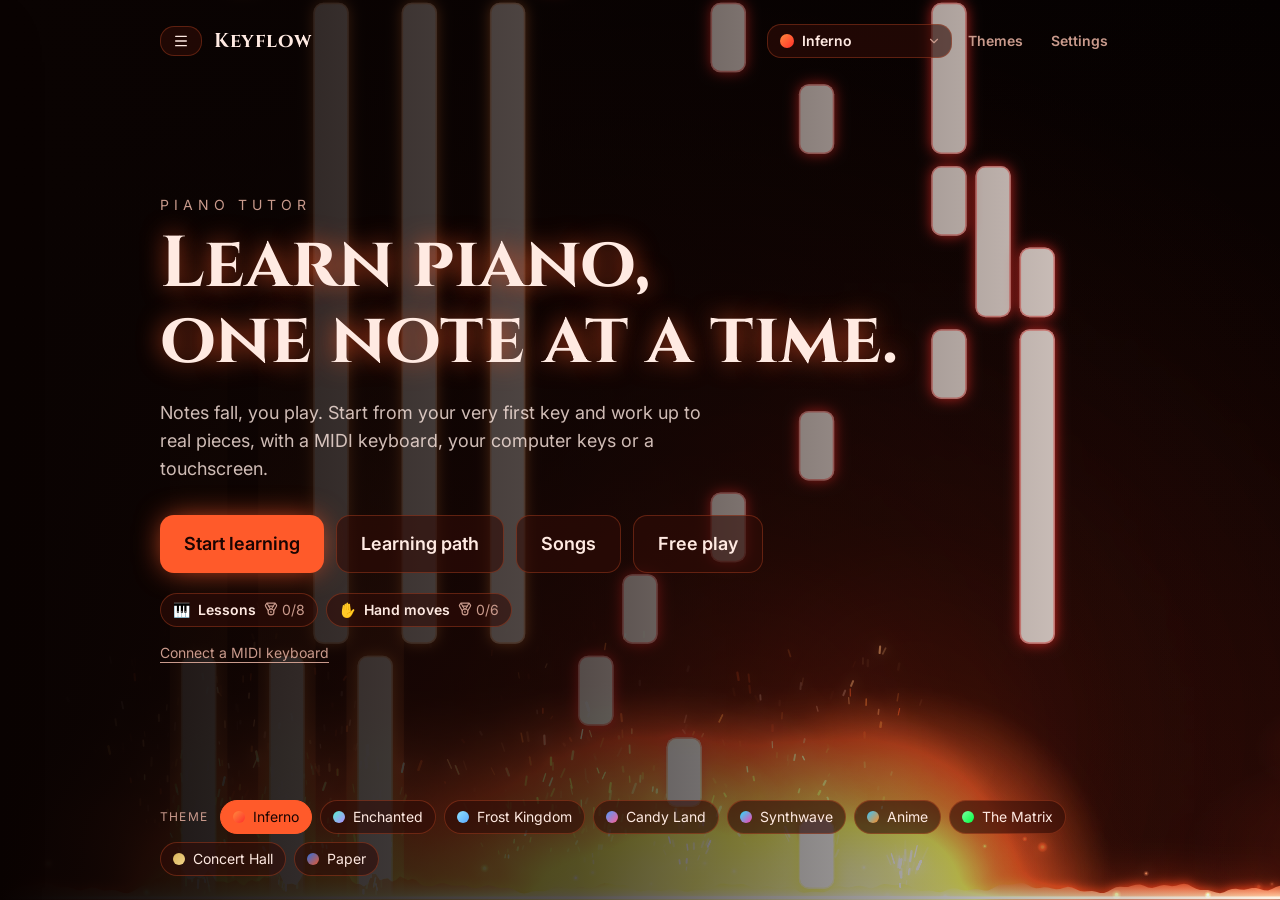
==== commit e65a5133: "deploy: tomzaku/midi-keyboard@45c3c41b9686f92c499c83834e08a63b12007f3d" ====
--- a/index.html
+++ b/index.html
@@ -14,8 +14,8 @@
       rel="stylesheet"
       href="https://fonts.googleapis.com/css2?family=Cinzel:wght@500;700&family=Cinzel+Decorative:wght@700&family=Fredoka:wght@500;700&family=Nunito:wght@500;700;800&family=Orbitron:wght@600;800&family=Playfair+Display:ital,wght@0,600;1,600&family=Fraunces:wght@600&family=Inter:wght@400;500;600;700&family=Share+Tech+Mono&display=swap"
     />
-    <script type="module" crossorigin src="/assets/index-BKKaJDjX.js"></script>
-    <link rel="stylesheet" crossorigin href="/assets/index-DKPwiiLp.css">
+    <script type="module" crossorigin src="/assets/index-n3prR2Ur.js"></script>
+    <link rel="stylesheet" crossorigin href="/assets/index-AxvmKPsE.css">
   </head>
   <body>
     <div id="root"></div>
--- a/assets/index-AxvmKPsE.css
+++ b/assets/index-AxvmKPsE.css
@@ -0,0 +1,2 @@
+/*! tailwindcss v4.3.3 | MIT License | https://tailwindcss.com */
+@layer properties{@supports (((-webkit-hyphens:none)) and (not (margin-trim:inline))) or ((-moz-orient:inline) and (not (color:rgb(from red r g b)))){*,:before,:after,::backdrop{--tw-translate-x:0;--tw-translate-y:0;--tw-translate-z:0;--tw-scale-x:1;--tw-scale-y:1;--tw-scale-z:1;--tw-rotate-x:initial;--tw-rotate-y:initial;--tw-rotate-z:initial;--tw-skew-x:initial;--tw-skew-y:initial;--tw-divide-y-reverse:0;--tw-border-style:solid;--tw-gradient-position:initial;--tw-gradient-from:#0000;--tw-gradient-via:#0000;--tw-gradient-to:#0000;--tw-gradient-stops:initial;--tw-gradient-via-stops:initial;--tw-gradient-from-position:0%;--tw-gradient-via-position:50%;--tw-gradient-to-position:100%;--tw-leading:initial;--tw-font-weight:initial;--tw-tracking:initial;--tw-ordinal:initial;--tw-slashed-zero:initial;--tw-numeric-figure:initial;--tw-numeric-spacing:initial;--tw-numeric-fraction:initial;--tw-shadow:0 0 #0000;--tw-shadow-color:initial;--tw-shadow-alpha:100%;--tw-inset-shadow:0 0 #0000;--tw-inset-shadow-color:initial;--tw-inset-shadow-alpha:100%;--tw-ring-color:initial;--tw-ring-shadow:0 0 #0000;--tw-inset-ring-color:initial;--tw-inset-ring-shadow:0 0 #0000;--tw-ring-inset:initial;--tw-ring-offset-width:0px;--tw-ring-offset-color:#fff;--tw-ring-offset-shadow:0 0 #0000;--tw-outline-style:solid;--tw-blur:initial;--tw-brightness:initial;--tw-contrast:initial;--tw-grayscale:initial;--tw-hue-rotate:initial;--tw-invert:initial;--tw-opacity:initial;--tw-saturate:initial;--tw-sepia:initial;--tw-drop-shadow:initial;--tw-drop-shadow-color:initial;--tw-drop-shadow-alpha:100%;--tw-drop-shadow-size:initial;--tw-backdrop-blur:initial;--tw-backdrop-brightness:initial;--tw-backdrop-contrast:initial;--tw-backdrop-grayscale:initial;--tw-backdrop-hue-rotate:initial;--tw-backdrop-invert:initial;--tw-backdrop-opacity:initial;--tw-backdrop-saturate:initial;--tw-backdrop-sepia:initial;--tw-duration:initial;--tw-ease:initial}}}@layer theme{:root,:host{--font-sans:-apple-system, BlinkMacSystemFont, "Segoe UI", Roboto, "Helvetica Neue", "Noto Sans", Arial, sans-serif, "Apple Color Emoji", "Segoe UI Emoji", "Segoe UI Symbol", "Noto Color Emoji";--font-mono:ui-monospace, SFMono-Regular, Menlo, Monaco, Consolas, "Liberation Mono", "Courier New", monospace;--color-black:#000;--color-white:#fff;--spacing:.25rem;--container-sm:24rem;--container-md:28rem;--container-xl:36rem;--container-2xl:42rem;--container-4xl:56rem;--container-5xl:64rem;--container-6xl:72rem;--text-xs:.75rem;--text-xs--line-height:calc(1 / .75);--text-sm:.875rem;--text-sm--line-height:calc(1.25 / .875);--text-base:1rem;--text-base--line-height:calc(1.5 / 1);--text-lg:1.125rem;--text-lg--line-height:calc(1.75 / 1.125);--text-xl:1.25rem;--text-xl--line-height:calc(1.75 / 1.25);--text-2xl:1.5rem;--text-2xl--line-height:calc(2 / 1.5);--text-3xl:1.875rem;--text-3xl--line-height:calc(2.25 / 1.875);--text-4xl:2.25rem;--text-4xl--line-height:calc(2.5 / 2.25);--text-5xl:3rem;--text-5xl--line-height:1;--text-7xl:4.5rem;--text-7xl--line-height:1;--font-weight-semibold:600;--font-weight-bold:700;--font-weight-extrabold:800;--tracking-wide:.025em;--tracking-wider:.05em;--tracking-widest:.1em;--leading-tight:1.25;--leading-snug:1.375;--leading-relaxed:1.625;--radius-sm:.25rem;--radius-md:.375rem;--ease-out:cubic-bezier(0, 0, .2, 1);--ease-in-out:cubic-bezier(.4, 0, .2, 1);--animate-spin:spin 1s linear infinite;--blur-sm:8px;--default-transition-duration:.15s;--default-transition-timing-function:cubic-bezier(.4, 0, .2, 1);--default-font-family:var(--font-sans);--default-mono-font-family:var(--font-mono)}}@layer base{*,:after,:before,::backdrop{box-sizing:border-box;border:0 solid;margin:0;padding:0}::file-selector-button{box-sizing:border-box;border:0 solid;margin:0;padding:0}html,:host{-webkit-text-size-adjust:100%;tab-size:4;line-height:1.5;font-family:var(--default-font-family,-apple-system, BlinkMacSystemFont, "Segoe UI", Roboto, "Helvetica Neue", "Noto Sans", Arial, sans-serif, "Apple Color Emoji", "Segoe UI Emoji", "Segoe UI Symbol", "Noto Color Emoji");font-feature-settings:var(--default-font-feature-settings,normal);font-variation-settings:var(--default-font-variation-settings,normal);-webkit-tap-highlight-color:transparent}hr{height:0;color:inherit;border-top-width:1px}abbr:where([title]){-webkit-text-decoration:underline dotted;text-decoration:underline dotted}h1,h2,h3,h4,h5,h6{font-size:inherit;font-weight:inherit}a{color:inherit;-webkit-text-decoration:inherit;-webkit-text-decoration:inherit;-webkit-text-decoration:inherit;-webkit-text-decoration:inherit;text-decoration:inherit}b,strong{font-weight:bolder}code,kbd,samp,pre{font-family:var(--default-mono-font-family,ui-monospace, SFMono-Regular, Menlo, Monaco, Consolas, "Liberation Mono", "Courier New", monospace);font-feature-settings:var(--default-mono-font-feature-settings,normal);font-variation-settings:var(--default-mono-font-variation-settings,normal);font-size:1em}small{font-size:80%}sub,sup{vertical-align:baseline;font-size:75%;line-height:0;position:relative}sub{bottom:-.25em}sup{top:-.5em}table{text-indent:0;border-color:inherit;border-collapse:collapse}:-moz-focusring:where(:not(iframe)){outline:auto}progress{vertical-align:baseline}summary{display:list-item}ol,ul,menu{list-style:none}img,svg,video,canvas,audio,iframe,embed,object{vertical-align:middle;display:block}img,video{max-width:100%;height:auto}button,input,select,optgroup,textarea{font:inherit;font-feature-settings:inherit;font-variation-settings:inherit;letter-spacing:inherit;color:inherit;opacity:1;background-color:#0000;border-radius:0}::file-selector-button{font:inherit;font-feature-settings:inherit;font-variation-settings:inherit;letter-spacing:inherit;color:inherit;opacity:1;background-color:#0000;border-radius:0}:where(select:is([multiple],[size])) optgroup{font-weight:bolder}:where(select:is([multiple],[size])) optgroup option{padding-inline-start:20px}::file-selector-button{margin-inline-end:4px}::placeholder{opacity:1}@supports (not ((-webkit-appearance:-apple-pay-button))) or (contain-intrinsic-size:1px){::placeholder{color:currentColor}@supports (color:color-mix(in lab, red, red)){::placeholder{color:color-mix(in oklab, currentcolor 50%, transparent)}}}textarea{resize:vertical}::-webkit-search-decoration{-webkit-appearance:none}::-webkit-date-and-time-value{min-height:1lh;text-align:inherit}::-webkit-datetime-edit{display:inline-flex}::-webkit-datetime-edit-fields-wrapper{padding:0}::-webkit-datetime-edit{padding-block:0}::-webkit-datetime-edit-year-field{padding-block:0}::-webkit-datetime-edit-month-field{padding-block:0}::-webkit-datetime-edit-day-field{padding-block:0}::-webkit-datetime-edit-hour-field{padding-block:0}::-webkit-datetime-edit-minute-field{padding-block:0}::-webkit-datetime-edit-second-field{padding-block:0}::-webkit-datetime-edit-millisecond-field{padding-block:0}::-webkit-datetime-edit-meridiem-field{padding-block:0}::-webkit-calendar-picker-indicator{line-height:1}:-moz-ui-invalid{box-shadow:none}button,input:where([type=button],[type=reset],[type=submit]){appearance:button}::file-selector-button{appearance:button}::-webkit-inner-spin-button{height:auto}::-webkit-outer-spin-button{height:auto}[hidden]:where(:not([hidden=until-found])){display:none!important}}@layer components;@layer utilities{.pointer-events-none{pointer-events:none}.visible{visibility:visible}.sr-only{clip-path:inset(50%);white-space:nowrap;border-width:0;width:1px;height:1px;margin:-1px;padding:0;position:absolute;overflow:hidden}.absolute{position:absolute}.fixed{position:fixed}.relative{position:relative}.sticky{position:sticky}.inset-0{inset:0}.inset-x-0{inset-inline:0}.inset-x-\[12\%\]{inset-inline:12%}.inset-y-0{inset-block:0}.top-0{top:0}.top-0\.5{top:calc(var(--spacing) * .5)}.top-1\/2{top:50%}.top-3{top:calc(var(--spacing) * 3)}.top-4{top:calc(var(--spacing) * 4)}.top-14{top:calc(var(--spacing) * 14)}.top-20{top:calc(var(--spacing) * 20)}.top-\[6\%\]{top:6%}.top-\[30\%\]{top:30%}.top-full{top:100%}.right-0{right:0}.right-2{right:calc(var(--spacing) * 2)}.right-2\.5{right:calc(var(--spacing) * 2.5)}.right-3{right:calc(var(--spacing) * 3)}.-bottom-1{bottom:calc(var(--spacing) * -1)}.bottom-0{bottom:0}.bottom-2{bottom:calc(var(--spacing) * 2)}.bottom-3{bottom:calc(var(--spacing) * 3)}.bottom-4{bottom:calc(var(--spacing) * 4)}.bottom-\[10\%\]{bottom:10%}.bottom-full{bottom:100%}.left-0{left:0}.left-0\.5{left:calc(var(--spacing) * .5)}.left-1\/2{left:50%}.left-3{left:calc(var(--spacing) * 3)}.isolate{isolation:isolate}.-z-10{z-index:calc(10 * -1)}.z-10{z-index:10}.z-20{z-index:20}.z-30{z-index:30}.z-40{z-index:40}.z-50{z-index:50}.z-\[1\]{z-index:1}.z-\[2\]{z-index:2}.z-\[3\]{z-index:3}.z-\[4\]{z-index:4}.z-\[5\]{z-index:5}.z-\[15\]{z-index:15}.m-auto{margin:auto}.mx-auto{margin-inline:auto}.mt-0\.5{margin-top:calc(var(--spacing) * .5)}.mt-1{margin-top:var(--spacing)}.mt-2{margin-top:calc(var(--spacing) * 2)}.mt-3{margin-top:calc(var(--spacing) * 3)}.mt-4{margin-top:calc(var(--spacing) * 4)}.mt-5{margin-top:calc(var(--spacing) * 5)}.mt-6{margin-top:calc(var(--spacing) * 6)}.mt-8{margin-top:calc(var(--spacing) * 8)}.mt-auto{margin-top:auto}.mr-1{margin-right:var(--spacing)}.mr-auto{margin-right:auto}.mb-1{margin-bottom:var(--spacing)}.mb-1\.5{margin-bottom:calc(var(--spacing) * 1.5)}.mb-2{margin-bottom:calc(var(--spacing) * 2)}.mb-3{margin-bottom:calc(var(--spacing) * 3)}.mb-4{margin-bottom:calc(var(--spacing) * 4)}.ml-0\.5{margin-left:calc(var(--spacing) * .5)}.ml-auto{margin-left:auto}.block{display:block}.contents{display:contents}.flex{display:flex}.grid{display:grid}.hidden{display:none}.inline{display:inline}.inline-block{display:inline-block}.inline-flex{display:inline-flex}.aspect-\[16\/10\]{aspect-ratio:16/10}.aspect-square{aspect-ratio:1}.size-2{width:calc(var(--spacing) * 2);height:calc(var(--spacing) * 2)}.size-2\.5{width:calc(var(--spacing) * 2.5);height:calc(var(--spacing) * 2.5)}.h-1{height:var(--spacing)}.h-1\.5{height:calc(var(--spacing) * 1.5)}.h-1\/2{height:50%}.h-2{height:calc(var(--spacing) * 2)}.h-2\.5{height:calc(var(--spacing) * 2.5)}.h-3{height:calc(var(--spacing) * 3)}.h-3\.5{height:calc(var(--spacing) * 3.5)}.h-4{height:calc(var(--spacing) * 4)}.h-5{height:calc(var(--spacing) * 5)}.h-5\.5{height:calc(var(--spacing) * 5.5)}.h-7{height:calc(var(--spacing) * 7)}.h-8{height:calc(var(--spacing) * 8)}.h-9{height:calc(var(--spacing) * 9)}.h-10{height:calc(var(--spacing) * 10)}.h-12{height:calc(var(--spacing) * 12)}.h-16{height:calc(var(--spacing) * 16)}.h-20{height:calc(var(--spacing) * 20)}.h-28{height:calc(var(--spacing) * 28)}.h-\[60\%\]{height:60%}.h-\[90px\]{height:90px}.h-\[clamp\(110px\,24vh\,230px\)\]{height:clamp(110px,24vh,230px)}.h-full{height:100%}.max-h-56{max-height:calc(var(--spacing) * 56)}.max-h-\[52rem\]{max-height:52rem}.max-h-\[90vh\]{max-height:90vh}.min-h-0{min-height:0}.min-h-5{min-height:calc(var(--spacing) * 5)}.min-h-full{min-height:100%}.w-0\.5{width:calc(var(--spacing) * .5)}.w-2{width:calc(var(--spacing) * 2)}.w-3{width:calc(var(--spacing) * 3)}.w-3\.5{width:calc(var(--spacing) * 3.5)}.w-4{width:calc(var(--spacing) * 4)}.w-5{width:calc(var(--spacing) * 5)}.w-5\.5{width:calc(var(--spacing) * 5.5)}.w-8{width:calc(var(--spacing) * 8)}.w-9{width:calc(var(--spacing) * 9)}.w-10{width:calc(var(--spacing) * 10)}.w-12{width:calc(var(--spacing) * 12)}.w-20{width:calc(var(--spacing) * 20)}.w-36{width:calc(var(--spacing) * 36)}.w-48{width:calc(var(--spacing) * 48)}.w-64{width:calc(var(--spacing) * 64)}.w-\[70\%\]{width:70%}.w-\[96px\]{width:96px}.w-\[min\(40rem\,calc\(100vw-2rem\)\)\]{width:min(40rem,100vw - 2rem)}.w-full{width:100%}.max-w-2xl{max-width:var(--container-2xl)}.max-w-4xl{max-width:var(--container-4xl)}.max-w-5{max-width:calc(var(--spacing) * 5)}.max-w-5xl{max-width:var(--container-5xl)}.max-w-6xl{max-width:var(--container-6xl)}.max-w-32{max-width:calc(var(--spacing) * 32)}.max-w-\[80vw\]{max-width:80vw}.max-w-md{max-width:var(--container-md)}.max-w-sm{max-width:var(--container-sm)}.max-w-xl{max-width:var(--container-xl)}.min-w-0{min-width:0}.min-w-48{min-width:calc(var(--spacing) * 48)}.flex-1{flex:1}.shrink{flex-shrink:1}.shrink-0{flex-shrink:0}.grow{flex-grow:1}.basis-48{flex-basis:calc(var(--spacing) * 48)}.-translate-x-1\/2{--tw-translate-x:calc(calc(1 / 2 * 100%) * -1);translate:var(--tw-translate-x) var(--tw-translate-y)}.-translate-x-full{--tw-translate-x:-100%;translate:var(--tw-translate-x) var(--tw-translate-y)}.translate-x-0{--tw-translate-x:0px;translate:var(--tw-translate-x) var(--tw-translate-y)}.translate-x-1\/2{--tw-translate-x:calc(1 / 2 * 100%);translate:var(--tw-translate-x) var(--tw-translate-y)}.translate-x-5{--tw-translate-x:calc(var(--spacing) * 5);translate:var(--tw-translate-x) var(--tw-translate-y)}.-translate-y-1\/2{--tw-translate-y:calc(calc(1 / 2 * 100%) * -1);translate:var(--tw-translate-x) var(--tw-translate-y)}.scale-0{--tw-scale-x:0%;--tw-scale-y:0%;--tw-scale-z:0%;scale:var(--tw-scale-x) var(--tw-scale-y)}.scale-100{--tw-scale-x:100%;--tw-scale-y:100%;--tw-scale-z:100%;scale:var(--tw-scale-x) var(--tw-scale-y)}.transform{transform:var(--tw-rotate-x,) var(--tw-rotate-y,) var(--tw-rotate-z,) var(--tw-skew-x,) var(--tw-skew-y,)}.animate-spin{animation:var(--animate-spin)}.cursor-pointer{cursor:pointer}.touch-none{touch-action:none}.resize{resize:both}.list-none{list-style-type:none}.appearance-none{appearance:none}.grid-cols-2{grid-template-columns:repeat(2,minmax(0,1fr))}.grid-cols-4{grid-template-columns:repeat(4,minmax(0,1fr))}.flex-col{flex-direction:column}.flex-wrap{flex-wrap:wrap}.place-items-center{place-items:center}.items-baseline{align-items:baseline}.items-center{align-items:center}.items-end{align-items:flex-end}.items-start{align-items:flex-start}.justify-between{justify-content:space-between}.justify-center{justify-content:center}.justify-end{justify-content:flex-end}.gap-0\.5{gap:calc(var(--spacing) * .5)}.gap-1{gap:var(--spacing)}.gap-1\.5{gap:calc(var(--spacing) * 1.5)}.gap-2{gap:calc(var(--spacing) * 2)}.gap-3{gap:calc(var(--spacing) * 3)}.gap-4{gap:calc(var(--spacing) * 4)}.gap-5{gap:calc(var(--spacing) * 5)}.gap-10{gap:calc(var(--spacing) * 10)}.gap-x-3{column-gap:calc(var(--spacing) * 3)}.gap-x-4{column-gap:calc(var(--spacing) * 4)}.gap-y-1{row-gap:var(--spacing)}:where(.divide-y>:not(:last-child)){--tw-divide-y-reverse:0;border-bottom-style:var(--tw-border-style);border-top-style:var(--tw-border-style);border-top-width:calc(1px * var(--tw-divide-y-reverse));border-bottom-width:calc(1px * calc(1 - var(--tw-divide-y-reverse)))}:where(.divide-line>:not(:last-child)){border-color:var(--t-border)}.self-end{align-self:flex-end}.truncate{text-overflow:ellipsis;white-space:nowrap;overflow:hidden}.overflow-hidden{overflow:hidden}.overflow-visible{overflow:visible}.overflow-x-auto{overflow-x:auto}.overflow-y-auto{overflow-y:auto}.rounded{border-radius:.25rem}.rounded-\[calc\(var\(--t-radius\)-2px\)\]{border-radius:calc(var(--t-radius) - 2px)}.rounded-full{border-radius:2147483647px}.rounded-theme{border-radius:var(--t-radius)}.rounded-b-md{border-bottom-right-radius:var(--radius-md);border-bottom-left-radius:var(--radius-md)}.rounded-b-sm{border-bottom-right-radius:var(--radius-sm);border-bottom-left-radius:var(--radius-sm)}.border{border-style:var(--tw-border-style);border-width:1px}.border-2{border-style:var(--tw-border-style);border-width:2px}.border-x-0{border-inline-style:var(--tw-border-style);border-inline-width:0}.border-t{border-top-style:var(--tw-border-style);border-top-width:1px}.border-t-0{border-top-style:var(--tw-border-style);border-top-width:0}.border-b{border-bottom-style:var(--tw-border-style);border-bottom-width:1px}.border-dashed{--tw-border-style:dashed;border-style:dashed}.border-\[var\(--t-accent\)\],.border-accent{border-color:var(--t-accent)}.border-accent-2{border-color:var(--t-accent-2)}.border-black\/30{border-color:#0000004d}@supports (color:color-mix(in lab, red, red)){.border-black\/30{border-color:color-mix(in oklab, var(--color-black) 30%, transparent)}}.border-line{border-color:var(--t-border)}.border-white\/80{border-color:#fffc}@supports (color:color-mix(in lab, red, red)){.border-white\/80{border-color:color-mix(in oklab, var(--color-white) 80%, transparent)}}.\!bg-accent{background-color:var(--t-accent)!important}.bg-\[\#1b1b1f\]{background-color:#1b1b1f}.bg-\[\#e5484d\]{background-color:#e5484d}.bg-\[\#ffb224\]{background-color:#ffb224}.bg-accent{background-color:var(--t-accent)}.bg-accent-2{background-color:var(--t-accent-2)}.bg-accent\/10{background-color:var(--t-accent)}@supports (color:color-mix(in lab, red, red)){.bg-accent\/10{background-color:color-mix(in oklab, var(--t-accent) 10%, transparent)}}.bg-bg{background-color:var(--t-bg)}.bg-black\/20{background-color:#0003}@supports (color:color-mix(in lab, red, red)){.bg-black\/20{background-color:color-mix(in oklab, var(--color-black) 20%, transparent)}}.bg-black\/30{background-color:#0000004d}@supports (color:color-mix(in lab, red, red)){.bg-black\/30{background-color:color-mix(in oklab, var(--color-black) 30%, transparent)}}.bg-black\/40{background-color:#0006}@supports (color:color-mix(in lab, red, red)){.bg-black\/40{background-color:color-mix(in oklab, var(--color-black) 40%, transparent)}}.bg-black\/45{background-color:#00000073}@supports (color:color-mix(in lab, red, red)){.bg-black\/45{background-color:color-mix(in oklab, var(--color-black) 45%, transparent)}}.bg-line{background-color:var(--t-border)}.bg-surface{background-color:var(--t-surface)}.bg-surface-2{background-color:var(--t-surface-2)}.bg-transparent{background-color:#0000}.bg-white{background-color:var(--color-white)}.bg-white\/15{background-color:#ffffff26}@supports (color:color-mix(in lab, red, red)){.bg-white\/15{background-color:color-mix(in oklab, var(--color-white) 15%, transparent)}}.bg-white\/85{background-color:#ffffffd9}@supports (color:color-mix(in lab, red, red)){.bg-white\/85{background-color:color-mix(in oklab, var(--color-white) 85%, transparent)}}.bg-gradient-to-r{--tw-gradient-position:to right in oklab;background-image:linear-gradient(var(--tw-gradient-stops))}.from-accent{--tw-gradient-from:var(--t-accent);--tw-gradient-stops:var(--tw-gradient-via-stops,var(--tw-gradient-position), var(--tw-gradient-from) var(--tw-gradient-from-position), var(--tw-gradient-to) var(--tw-gradient-to-position))}.to-accent-2{--tw-gradient-to:var(--t-accent-2);--tw-gradient-stops:var(--tw-gradient-via-stops,var(--tw-gradient-position), var(--tw-gradient-from) var(--tw-gradient-from-position), var(--tw-gradient-to) var(--tw-gradient-to-position))}.bg-cover{background-size:cover}.bg-center{background-position:50%}.object-cover{object-fit:cover}.p-0{padding:0}.p-0\.5{padding:calc(var(--spacing) * .5)}.p-2{padding:calc(var(--spacing) * 2)}.p-3{padding:calc(var(--spacing) * 3)}.p-4{padding:calc(var(--spacing) * 4)}.p-5{padding:calc(var(--spacing) * 5)}.p-6{padding:calc(var(--spacing) * 6)}.p-8{padding:calc(var(--spacing) * 8)}.px-1{padding-inline:var(--spacing)}.px-2{padding-inline:calc(var(--spacing) * 2)}.px-2\.5{padding-inline:calc(var(--spacing) * 2.5)}.px-3{padding-inline:calc(var(--spacing) * 3)}.px-4{padding-inline:calc(var(--spacing) * 4)}.px-6{padding-inline:calc(var(--spacing) * 6)}.py-0\.5{padding-block:calc(var(--spacing) * .5)}.py-1{padding-block:var(--spacing)}.py-1\.5{padding-block:calc(var(--spacing) * 1.5)}.py-2{padding-block:calc(var(--spacing) * 2)}.py-2\.5{padding-block:calc(var(--spacing) * 2.5)}.py-3{padding-block:calc(var(--spacing) * 3)}.py-3\.5{padding-block:calc(var(--spacing) * 3.5)}.py-4{padding-block:calc(var(--spacing) * 4)}.py-6{padding-block:calc(var(--spacing) * 6)}.py-12{padding-block:calc(var(--spacing) * 12)}.pt-1{padding-top:var(--spacing)}.pt-2{padding-top:calc(var(--spacing) * 2)}.pt-4{padding-top:calc(var(--spacing) * 4)}.pt-10{padding-top:calc(var(--spacing) * 10)}.pr-7{padding-right:calc(var(--spacing) * 7)}.pb-1{padding-bottom:var(--spacing)}.pb-1\.5{padding-bottom:calc(var(--spacing) * 1.5)}.pb-4{padding-bottom:calc(var(--spacing) * 4)}.pb-8{padding-bottom:calc(var(--spacing) * 8)}.pb-16{padding-bottom:calc(var(--spacing) * 16)}.pl-2{padding-left:calc(var(--spacing) * 2)}.pl-3{padding-left:calc(var(--spacing) * 3)}.text-center{text-align:center}.text-left{text-align:left}.text-right{text-align:right}.align-\[-0\.125em\]{vertical-align:-.125em}.font-display{font-family:var(--t-font-display)}.font-mono{font-family:var(--font-mono)}.text-2xl{font-size:var(--text-2xl);line-height:var(--tw-leading,var(--text-2xl--line-height))}.text-3xl{font-size:var(--text-3xl);line-height:var(--tw-leading,var(--text-3xl--line-height))}.text-4xl{font-size:var(--text-4xl);line-height:var(--tw-leading,var(--text-4xl--line-height))}.text-5xl{font-size:var(--text-5xl);line-height:var(--tw-leading,var(--text-5xl--line-height))}.text-7xl{font-size:var(--text-7xl);line-height:var(--tw-leading,var(--text-7xl--line-height))}.text-base{font-size:var(--text-base);line-height:var(--tw-leading,var(--text-base--line-height))}.text-lg{font-size:var(--text-lg);line-height:var(--tw-leading,var(--text-lg--line-height))}.text-sm{font-size:var(--text-sm);line-height:var(--tw-leading,var(--text-sm--line-height))}.text-xl{font-size:var(--text-xl);line-height:var(--tw-leading,var(--text-xl--line-height))}.text-xs{font-size:var(--text-xs);line-height:var(--tw-leading,var(--text-xs--line-height))}.text-\[9px\]{font-size:9px}.text-\[10px\]{font-size:10px}.text-\[11px\]{font-size:11px}.leading-\[1\.05\]{--tw-leading:1.05;line-height:1.05}.leading-none{--tw-leading:1;line-height:1}.leading-relaxed{--tw-leading:var(--leading-relaxed);line-height:var(--leading-relaxed)}.leading-snug{--tw-leading:var(--leading-snug);line-height:var(--leading-snug)}.leading-tight{--tw-leading:var(--leading-tight);line-height:var(--leading-tight)}.font-bold{--tw-font-weight:var(--font-weight-bold);font-weight:var(--font-weight-bold)}.font-extrabold{--tw-font-weight:var(--font-weight-extrabold);font-weight:var(--font-weight-extrabold)}.font-semibold{--tw-font-weight:var(--font-weight-semibold);font-weight:var(--font-weight-semibold)}.tracking-\[0\.3em\]{--tw-tracking:.3em;letter-spacing:.3em}.tracking-\[0\.25em\]{--tw-tracking:.25em;letter-spacing:.25em}.tracking-\[0\.35em\]{--tw-tracking:.35em;letter-spacing:.35em}.tracking-wide{--tw-tracking:var(--tracking-wide);letter-spacing:var(--tracking-wide)}.tracking-wider{--tw-tracking:var(--tracking-wider);letter-spacing:var(--tracking-wider)}.tracking-widest{--tw-tracking:var(--tracking-widest);letter-spacing:var(--tracking-widest)}.whitespace-nowrap{white-space:nowrap}.\!text-on-accent{color:var(--t-on-accent)!important}.text-\[\#1b1b1f\]{color:#1b1b1f}.text-\[\#e5484d\]{color:#e5484d}.text-accent{color:var(--t-accent)}.text-accent-2{color:var(--t-accent-2)}.text-ink,.text-ink\/80{color:var(--t-text)}@supports (color:color-mix(in lab, red, red)){.text-ink\/80{color:color-mix(in oklab, var(--t-text) 80%, transparent)}}.text-ink\/85{color:var(--t-text)}@supports (color:color-mix(in lab, red, red)){.text-ink\/85{color:color-mix(in oklab, var(--t-text) 85%, transparent)}}.text-ink\/90{color:var(--t-text)}@supports (color:color-mix(in lab, red, red)){.text-ink\/90{color:color-mix(in oklab, var(--t-text) 90%, transparent)}}.text-muted{color:var(--t-muted)}.text-on-accent{color:var(--t-on-accent)}.text-white{color:var(--color-white)}.text-white\/60{color:#fff9}@supports (color:color-mix(in lab, red, red)){.text-white\/60{color:color-mix(in oklab, var(--color-white) 60%, transparent)}}.lowercase{text-transform:lowercase}.uppercase{text-transform:uppercase}.tabular-nums{--tw-numeric-spacing:tabular-nums;font-variant-numeric:var(--tw-ordinal,) var(--tw-slashed-zero,) var(--tw-numeric-figure,) var(--tw-numeric-spacing,) var(--tw-numeric-fraction,)}.underline{text-decoration-line:underline}.underline-offset-4{text-underline-offset:4px}.accent-\[var\(--t-accent\)\]{accent-color:var(--t-accent)}.opacity-0{opacity:0}.opacity-50{opacity:.5}.opacity-60{opacity:.6}.opacity-70{opacity:.7}.opacity-80{opacity:.8}.opacity-100{opacity:1}.shadow{--tw-shadow:0 1px 3px 0 var(--tw-shadow-color,#0000001a), 0 1px 2px -1px var(--tw-shadow-color,#0000001a);box-shadow:var(--tw-inset-shadow), var(--tw-inset-ring-shadow), var(--tw-ring-offset-shadow), var(--tw-ring-shadow), var(--tw-shadow)}.shadow-2xl{--tw-shadow:0 25px 50px -12px var(--tw-shadow-color,#00000040);box-shadow:var(--tw-inset-shadow), var(--tw-inset-ring-shadow), var(--tw-ring-offset-shadow), var(--tw-ring-shadow), var(--tw-shadow)}.shadow-\[0_0_12px_var\(--t-accent\)\]{--tw-shadow:0 0 12px var(--tw-shadow-color,var(--t-accent));box-shadow:var(--tw-inset-shadow), var(--tw-inset-ring-shadow), var(--tw-ring-offset-shadow), var(--tw-ring-shadow), var(--tw-shadow)}.shadow-\[0_0_30px_-6px_var\(--t-accent\)\]{--tw-shadow:0 0 30px -6px var(--tw-shadow-color,var(--t-accent));box-shadow:var(--tw-inset-shadow), var(--tw-inset-ring-shadow), var(--tw-ring-offset-shadow), var(--tw-ring-shadow), var(--tw-shadow)}.shadow-lg{--tw-shadow:0 10px 15px -3px var(--tw-shadow-color,#0000001a), 0 4px 6px -4px var(--tw-shadow-color,#0000001a);box-shadow:var(--tw-inset-shadow), var(--tw-inset-ring-shadow), var(--tw-ring-offset-shadow), var(--tw-ring-shadow), var(--tw-shadow)}.shadow-md{--tw-shadow:0 4px 6px -1px var(--tw-shadow-color,#0000001a), 0 2px 4px -2px var(--tw-shadow-color,#0000001a);box-shadow:var(--tw-inset-shadow), var(--tw-inset-ring-shadow), var(--tw-ring-offset-shadow), var(--tw-ring-shadow), var(--tw-shadow)}.ring{--tw-ring-shadow:var(--tw-ring-inset,) 0 0 0 calc(1px + var(--tw-ring-offset-width)) var(--tw-ring-color,currentcolor);box-shadow:var(--tw-inset-shadow), var(--tw-inset-ring-shadow), var(--tw-ring-offset-shadow), var(--tw-ring-shadow), var(--tw-shadow)}.ring-2{--tw-ring-shadow:var(--tw-ring-inset,) 0 0 0 calc(2px + var(--tw-ring-offset-width)) var(--tw-ring-color,currentcolor);box-shadow:var(--tw-inset-shadow), var(--tw-inset-ring-shadow), var(--tw-ring-offset-shadow), var(--tw-ring-shadow), var(--tw-shadow)}.ring-\[var\(--t-accent\)\],.ring-accent{--tw-ring-color:var(--t-accent)}.ring-ink\/60{--tw-ring-color:var(--t-text)}@supports (color:color-mix(in lab, red, red)){.ring-ink\/60{--tw-ring-color:color-mix(in oklab, var(--t-text) 60%, transparent)}}.outline{outline-style:var(--tw-outline-style);outline-width:1px}.blur{--tw-blur:blur(8px);filter:var(--tw-blur,) var(--tw-brightness,) var(--tw-contrast,) var(--tw-grayscale,) var(--tw-hue-rotate,) var(--tw-invert,) var(--tw-saturate,) var(--tw-sepia,) var(--tw-drop-shadow,)}.filter{filter:var(--tw-blur,) var(--tw-brightness,) var(--tw-contrast,) var(--tw-grayscale,) var(--tw-hue-rotate,) var(--tw-invert,) var(--tw-saturate,) var(--tw-sepia,) var(--tw-drop-shadow,)}.backdrop-blur-\[2px\]{--tw-backdrop-blur:blur(2px);-webkit-backdrop-filter:var(--tw-backdrop-blur,) var(--tw-backdrop-brightness,) var(--tw-backdrop-contrast,) var(--tw-backdrop-grayscale,) var(--tw-backdrop-hue-rotate,) var(--tw-backdrop-invert,) var(--tw-backdrop-opacity,) var(--tw-backdrop-saturate,) var(--tw-backdrop-sepia,);backdrop-filter:var(--tw-backdrop-blur,) var(--tw-backdrop-brightness,) var(--tw-backdrop-contrast,) var(--tw-backdrop-grayscale,) var(--tw-backdrop-hue-rotate,) var(--tw-backdrop-invert,) var(--tw-backdrop-opacity,) var(--tw-backdrop-saturate,) var(--tw-backdrop-sepia,)}.backdrop-blur-sm{--tw-backdrop-blur:blur(var(--blur-sm));-webkit-backdrop-filter:var(--tw-backdrop-blur,) var(--tw-backdrop-brightness,) var(--tw-backdrop-contrast,) var(--tw-backdrop-grayscale,) var(--tw-backdrop-hue-rotate,) var(--tw-backdrop-invert,) var(--tw-backdrop-opacity,) var(--tw-backdrop-saturate,) var(--tw-backdrop-sepia,);backdrop-filter:var(--tw-backdrop-blur,) var(--tw-backdrop-brightness,) var(--tw-backdrop-contrast,) var(--tw-backdrop-grayscale,) var(--tw-backdrop-hue-rotate,) var(--tw-backdrop-invert,) var(--tw-backdrop-opacity,) var(--tw-backdrop-saturate,) var(--tw-backdrop-sepia,)}.transition{transition-property:color,background-color,border-color,outline-color,text-decoration-color,fill,stroke,--tw-gradient-from,--tw-gradient-via,--tw-gradient-to,opacity,box-shadow,transform,translate,scale,rotate,filter,-webkit-backdrop-filter,backdrop-filter,display,content-visibility,overlay,pointer-events;transition-timing-function:var(--tw-ease,var(--default-transition-timing-function));transition-duration:var(--tw-duration,var(--default-transition-duration))}.transition-\[height\]{transition-property:height;transition-timing-function:var(--tw-ease,var(--default-transition-timing-function));transition-duration:var(--tw-duration,var(--default-transition-duration))}.transition-\[transform\,background\,box-shadow\]{transition-property:transform,background,box-shadow;transition-timing-function:var(--tw-ease,var(--default-transition-timing-function));transition-duration:var(--tw-duration,var(--default-transition-duration))}.transition-\[width\]{transition-property:width;transition-timing-function:var(--tw-ease,var(--default-transition-timing-function));transition-duration:var(--tw-duration,var(--default-transition-duration))}.transition-colors{transition-property:color,background-color,border-color,outline-color,text-decoration-color,fill,stroke,--tw-gradient-from,--tw-gradient-via,--tw-gradient-to;transition-timing-function:var(--tw-ease,var(--default-transition-timing-function));transition-duration:var(--tw-duration,var(--default-transition-duration))}.transition-opacity{transition-property:opacity;transition-timing-function:var(--tw-ease,var(--default-transition-timing-function));transition-duration:var(--tw-duration,var(--default-transition-duration))}.transition-transform{transition-property:transform,translate,scale,rotate;transition-timing-function:var(--tw-ease,var(--default-transition-timing-function));transition-duration:var(--tw-duration,var(--default-transition-duration))}.duration-75{--tw-duration:75ms;transition-duration:75ms}.duration-100{--tw-duration:.1s;transition-duration:.1s}.duration-150{--tw-duration:.15s;transition-duration:.15s}.duration-200{--tw-duration:.2s;transition-duration:.2s}.duration-1000{--tw-duration:1s;transition-duration:1s}.ease-in-out{--tw-ease:var(--ease-in-out);transition-timing-function:var(--ease-in-out)}.ease-out{--tw-ease:var(--ease-out);transition-timing-function:var(--ease-out)}.outline-none{--tw-outline-style:none;outline-style:none}.select-none{-webkit-user-select:none;user-select:none}.group-focus-within\/players\:flex:is(:where(.group\/players):focus-within *){display:flex}@media (hover:hover){.group-hover\:h-2\.5:is(:where(.group):hover *){height:calc(var(--spacing) * 2.5)}.group-hover\:-translate-y-0\.5:is(:where(.group):hover *){--tw-translate-y:calc(var(--spacing) * -.5);translate:var(--tw-translate-x) var(--tw-translate-y)}.group-hover\:scale-100:is(:where(.group):hover *){--tw-scale-x:100%;--tw-scale-y:100%;--tw-scale-z:100%;scale:var(--tw-scale-x) var(--tw-scale-y)}.group-hover\:brightness-125:is(:where(.group):hover *){--tw-brightness:brightness(125%);filter:var(--tw-blur,) var(--tw-brightness,) var(--tw-contrast,) var(--tw-grayscale,) var(--tw-hue-rotate,) var(--tw-invert,) var(--tw-saturate,) var(--tw-sepia,) var(--tw-drop-shadow,)}.group-hover\/players\:flex:is(:where(.group\/players):hover *){display:flex}.group-hover\/row\:block:is(:where(.group\/row):hover *){display:block}}.backdrop\:bg-black\/60::backdrop{background-color:#0009}@supports (color:color-mix(in lab, red, red)){.backdrop\:bg-black\/60::backdrop{background-color:color-mix(in oklab, var(--color-black) 60%, transparent)}}.last\:border-b-0:last-child{border-bottom-style:var(--tw-border-style);border-bottom-width:0}@media (hover:hover){.hover\:-translate-y-1:hover{--tw-translate-y:calc(var(--spacing) * -1);translate:var(--tw-translate-x) var(--tw-translate-y)}.hover\:bg-surface-2:hover{background-color:var(--t-surface-2)}.hover\:text-ink:hover{color:var(--t-text)}.hover\:opacity-100:hover{opacity:1}.hover\:brightness-110:hover{--tw-brightness:brightness(110%);filter:var(--tw-blur,) var(--tw-brightness,) var(--tw-contrast,) var(--tw-grayscale,) var(--tw-hue-rotate,) var(--tw-invert,) var(--tw-saturate,) var(--tw-sepia,) var(--tw-drop-shadow,)}.hover\:brightness-125:hover{--tw-brightness:brightness(125%);filter:var(--tw-blur,) var(--tw-brightness,) var(--tw-contrast,) var(--tw-grayscale,) var(--tw-hue-rotate,) var(--tw-invert,) var(--tw-saturate,) var(--tw-sepia,) var(--tw-drop-shadow,)}}.focus-visible\:ring-2:focus-visible{--tw-ring-shadow:var(--tw-ring-inset,) 0 0 0 calc(2px + var(--tw-ring-offset-width)) var(--tw-ring-color,currentcolor);box-shadow:var(--tw-inset-shadow), var(--tw-inset-ring-shadow), var(--tw-ring-offset-shadow), var(--tw-ring-shadow), var(--tw-shadow)}.focus-visible\:ring-accent:focus-visible{--tw-ring-color:var(--t-accent)}.active\:scale-\[0\.97\]:active{scale:.97}.disabled\:opacity-40:disabled{opacity:.4}.disabled\:opacity-60:disabled{opacity:.6}@media (prefers-reduced-motion:reduce){.motion-reduce\:transition-none{transition-property:none}}@media (width>=40rem){.sm\:block{display:block}.sm\:inline{display:inline}.sm\:h-\[140px\]{height:140px}.sm\:w-\[150px\]{width:150px}.sm\:grid-cols-2{grid-template-columns:repeat(2,minmax(0,1fr))}.sm\:grid-cols-3{grid-template-columns:repeat(3,minmax(0,1fr))}.sm\:p-6{padding:calc(var(--spacing) * 6)}.sm\:p-8{padding:calc(var(--spacing) * 8)}.sm\:px-8{padding-inline:calc(var(--spacing) * 8)}.sm\:text-7xl{font-size:var(--text-7xl);line-height:var(--tw-leading,var(--text-7xl--line-height))}.sm\:text-xs{font-size:var(--text-xs);line-height:var(--tw-leading,var(--text-xs--line-height))}}@media (width>=64rem){.lg\:inline{display:inline}.lg\:grid-cols-3{grid-template-columns:repeat(3,minmax(0,1fr))}}.\[\&\>option\]\:bg-bg>option{background-color:var(--t-bg)}}:root{--t-bg:#0a0302;--t-surface:#300c079e;--t-surface-2:#50140a8c;--t-border:#ff603047;--t-text:#ffeae2;--t-muted:#c99a8c;--t-accent:#ff5a2a;--t-accent-2:#ffb347;--t-on-accent:#1a0402;--t-radius:14px;--t-font-display:"Cinzel", serif;--t-font-body:"Inter", sans-serif;--t-key-white:#f3e4de;--t-key-black:#1a0907;--t-key-edge:#3a120c;--t-key-label:#8a4a3c;--t-key-hint:#ffb347}html,body,#root{height:100%}body{background:var(--t-bg);color:var(--t-text);font-family:var(--t-font-body);-webkit-font-smoothing:antialiased;overscroll-behavior:none;margin:0;transition:background-color .4s}button{cursor:pointer}button:disabled{cursor:default}:focus-visible{outline:2px solid var(--t-accent-2);outline-offset:2px}.glass{background:var(--t-surface);border:1px solid var(--t-border);-webkit-backdrop-filter:blur(4px)saturate(1.2)}.text-glow{text-shadow:0 0 24px var(--t-accent)}@supports (color:color-mix(in lab, red, red)){.text-glow{text-shadow:0 0 24px color-mix(in srgb, var(--t-accent) 70%, transparent)}}[data-theme=candy] .text-glow,[data-theme=paper] .text-glow{text-shadow:none}@keyframes hint-pulse{0%,to{opacity:.35}50%{opacity:1}}.finger-active{filter:drop-shadow(0 0 6px var(--fc));animation:.9s ease-in-out infinite finger-pulse}@keyframes finger-pulse{0%,to{opacity:1}50%{opacity:.72}}.hand-zone{transition-property:left,width;transition-duration:.55s;transition-timing-function:cubic-bezier(.45,0,.25,1)}@keyframes zone-ghost{0%{opacity:.9}to{opacity:.4}}@keyframes zone-arrow{0%{clip-path:inset(0 100% 0 0);opacity:1}45%{clip-path:inset(0);opacity:1}to{clip-path:inset(0);opacity:0}}@keyframes zone-arrow-rev{0%{clip-path:inset(0 0 0 100%);opacity:1}45%{clip-path:inset(0);opacity:1}to{clip-path:inset(0);opacity:0}}@keyframes shift-pop{0%{opacity:0;transform:translate(-50%,6px)scale(.6)}60%{opacity:1;transform:translate(-50%,-2px)scale(1.08)}to{transform:translate(-50%)scale(1)}}@keyframes shift-nudge{0%,to{transform:translate(0)}50%{transform:translateX(var(--nudge,8px))}}@keyframes thumb-tuck{0%,to{transform:translate(0)rotate(0)}50%{transform:translate(var(--tuck-x,10px), -6px) rotate(var(--tuck-r,25deg))}}@keyframes finger-arch{0%,to{transform:translateY(0)scale(1)}50%{transform:translateY(-9px)scale(.92)}}.hand-part{transition-property:left,width;transition-timing-function:cubic-bezier(.45,0,.25,1)}@keyframes hand-travel{0%{left:var(--from);opacity:0}12%{left:var(--from);opacity:.95}62%{left:var(--to);opacity:.95}85%{left:var(--to);opacity:.95}to{left:var(--to);opacity:0}}@keyframes hand-thumb-under{0%,15%{transform:rotate(var(--thumb-r)) translateX(0)}45%{transform:rotate(0deg) translateX(var(--under-x)) scale(.85)}70%,to{transform:rotate(var(--thumb-r)) translateX(0)}}@keyframes hand-cross-over{0%,15%{transform:translateY(0)scale(1)}40%{transform:translateY(-22%)scale(1.08)}65%,to{transform:translateY(0)scale(1)}}@keyframes finger-press{0%,to{transform:translateY(0)}50%{transform:translateY(6%)}}.hand-travel{animation:1.8s cubic-bezier(.45,0,.3,1) infinite hand-travel}.hand-travel .travel-thumb{animation:1.8s ease-in-out infinite hand-thumb-under}.hand-travel .travel-cross{animation:1.8s ease-in-out infinite hand-cross-over}.finger-press{animation:.9s ease-in-out infinite finger-press}@keyframes reach-nudge{0%,to{transform:translate(-50%)}50%{transform:translateX(calc(-50% + var(--reach-dir,1) * 6px))}}.reach-bubble{animation:.8s ease-in-out infinite reach-nudge}.shift-label{animation:.45s cubic-bezier(.2,.9,.3,1.3) both shift-pop}.shift-nudge{animation:.9s ease-in-out infinite shift-nudge}.thumb-tuck,.finger-arch{transform-box:fill-box;transform-origin:50% 100%}.thumb-tuck{animation:1s ease-in-out infinite thumb-tuck}.finger-arch{animation:1s ease-in-out infinite finger-arch}@keyframes rise-in{0%{opacity:0;transform:translateY(14px)}to{opacity:1;transform:none}}@keyframes star-pop{0%{opacity:0;transform:scale(0)rotate(-40deg)}70%{opacity:1;transform:scale(1.25)rotate(8deg)}to{transform:scale(1)rotate(0)}}@keyframes judge-pop{0%{opacity:0;transform:translate(-50%,10px)scale(.6)}18%{opacity:1;transform:translate(-50%)scale(1.12)}30%{transform:translate(-50%)scale(1)}75%{opacity:1}to{opacity:0;transform:translate(-50%,-18px)}}.animate-judge{animation:1.1s ease-out both judge-pop;transform:translate(-50%);box-shadow:0 4px 14px #00000059}.animate-rise{animation:.5s cubic-bezier(.2,.8,.2,1) both rise-in}.animate-star{animation:.5s cubic-bezier(.2,.8,.2,1) both star-pop}.wallpaper-in{animation:1.2s ease-out wallpaper-in}.wallpaper{animation:1.2s ease-out wallpaper-in,60s ease-in-out infinite alternate wallpaper-drift}@keyframes wallpaper-in{0%{opacity:0}}@keyframes wallpaper-drift{to{transform:scale(1.05)}}::view-transition-old(root){mix-blend-mode:normal;animation:none}::view-transition-new(root){mix-blend-mode:normal;animation:none}::view-transition-new(root){animation:.7s cubic-bezier(.65,0,.35,1) theme-reveal}@keyframes theme-reveal{0%{clip-path:circle(0% at 50% 100%)}to{clip-path:circle(150% at 50% 100%)}}@media (prefers-reduced-motion:reduce){.animate-rise,.animate-star,.animate-judge,.finger-active,.shift-nudge,.thumb-tuck,.finger-arch,.finger-press,.reach-bubble,.hand-travel .travel-thumb,.hand-travel .travel-cross{animation:none}.hand-travel{opacity:.9;animation:none;left:var(--to)!important}.hand-zone,.hand-part{transition:none}}@property --tw-translate-x{syntax:"*";inherits:false;initial-value:0}@property --tw-translate-y{syntax:"*";inherits:false;initial-value:0}@property --tw-translate-z{syntax:"*";inherits:false;initial-value:0}@property --tw-scale-x{syntax:"*";inherits:false;initial-value:1}@property --tw-scale-y{syntax:"*";inherits:false;initial-value:1}@property --tw-scale-z{syntax:"*";inherits:false;initial-value:1}@property --tw-rotate-x{syntax:"*";inherits:false}@property --tw-rotate-y{syntax:"*";inherits:false}@property --tw-rotate-z{syntax:"*";inherits:false}@property --tw-skew-x{syntax:"*";inherits:false}@property --tw-skew-y{syntax:"*";inherits:false}@property --tw-divide-y-reverse{syntax:"*";inherits:false;initial-value:0}@property --tw-border-style{syntax:"*";inherits:false;initial-value:solid}@property --tw-gradient-position{syntax:"*";inherits:false}@property --tw-gradient-from{syntax:"<color>";inherits:false;initial-value:#0000}@property --tw-gradient-via{syntax:"<color>";inherits:false;initial-value:#0000}@property --tw-gradient-to{syntax:"<color>";inherits:false;initial-value:#0000}@property --tw-gradient-stops{syntax:"*";inherits:false}@property --tw-gradient-via-stops{syntax:"*";inherits:false}@property --tw-gradient-from-position{syntax:"<length-percentage>";inherits:false;initial-value:0%}@property --tw-gradient-via-position{syntax:"<length-percentage>";inherits:false;initial-value:50%}@property --tw-gradient-to-position{syntax:"<length-percentage>";inherits:false;initial-value:100%}@property --tw-leading{syntax:"*";inherits:false}@property --tw-font-weight{syntax:"*";inherits:false}@property --tw-tracking{syntax:"*";inherits:false}@property --tw-ordinal{syntax:"*";inherits:false}@property --tw-slashed-zero{syntax:"*";inherits:false}@property --tw-numeric-figure{syntax:"*";inherits:false}@property --tw-numeric-spacing{syntax:"*";inherits:false}@property --tw-numeric-fraction{syntax:"*";inherits:false}@property --tw-shadow{syntax:"*";inherits:false;initial-value:0 0 #0000}@property --tw-shadow-color{syntax:"*";inherits:false}@property --tw-shadow-alpha{syntax:"<percentage>";inherits:false;initial-value:100%}@property --tw-inset-shadow{syntax:"*";inherits:false;initial-value:0 0 #0000}@property --tw-inset-shadow-color{syntax:"*";inherits:false}@property --tw-inset-shadow-alpha{syntax:"<percentage>";inherits:false;initial-value:100%}@property --tw-ring-color{syntax:"*";inherits:false}@property --tw-ring-shadow{syntax:"*";inherits:false;initial-value:0 0 #0000}@property --tw-inset-ring-color{syntax:"*";inherits:false}@property --tw-inset-ring-shadow{syntax:"*";inherits:false;initial-value:0 0 #0000}@property --tw-ring-inset{syntax:"*";inherits:false}@property --tw-ring-offset-width{syntax:"<length>";inherits:false;initial-value:0}@property --tw-ring-offset-color{syntax:"*";inherits:false;initial-value:#fff}@property --tw-ring-offset-shadow{syntax:"*";inherits:false;initial-value:0 0 #0000}@property --tw-outline-style{syntax:"*";inherits:false;initial-value:solid}@property --tw-blur{syntax:"*";inherits:false}@property --tw-brightness{syntax:"*";inherits:false}@property --tw-contrast{syntax:"*";inherits:false}@property --tw-grayscale{syntax:"*";inherits:false}@property --tw-hue-rotate{syntax:"*";inherits:false}@property --tw-invert{syntax:"*";inherits:false}@property --tw-opacity{syntax:"*";inherits:false}@property --tw-saturate{syntax:"*";inherits:false}@property --tw-sepia{syntax:"*";inherits:false}@property --tw-drop-shadow{syntax:"*";inherits:false}@property --tw-drop-shadow-color{syntax:"*";inherits:false}@property --tw-drop-shadow-alpha{syntax:"<percentage>";inherits:false;initial-value:100%}@property --tw-drop-shadow-size{syntax:"*";inherits:false}@property --tw-backdrop-blur{syntax:"*";inherits:false}@property --tw-backdrop-brightness{syntax:"*";inherits:false}@property --tw-backdrop-contrast{syntax:"*";inherits:false}@property --tw-backdrop-grayscale{syntax:"*";inherits:false}@property --tw-backdrop-hue-rotate{syntax:"*";inherits:false}@property --tw-backdrop-invert{syntax:"*";inherits:false}@property --tw-backdrop-opacity{syntax:"*";inherits:false}@property --tw-backdrop-saturate{syntax:"*";inherits:false}@property --tw-backdrop-sepia{syntax:"*";inherits:false}@property --tw-duration{syntax:"*";inherits:false}@property --tw-ease{syntax:"*";inherits:false}@keyframes spin{to{transform:rotate(360deg)}}
